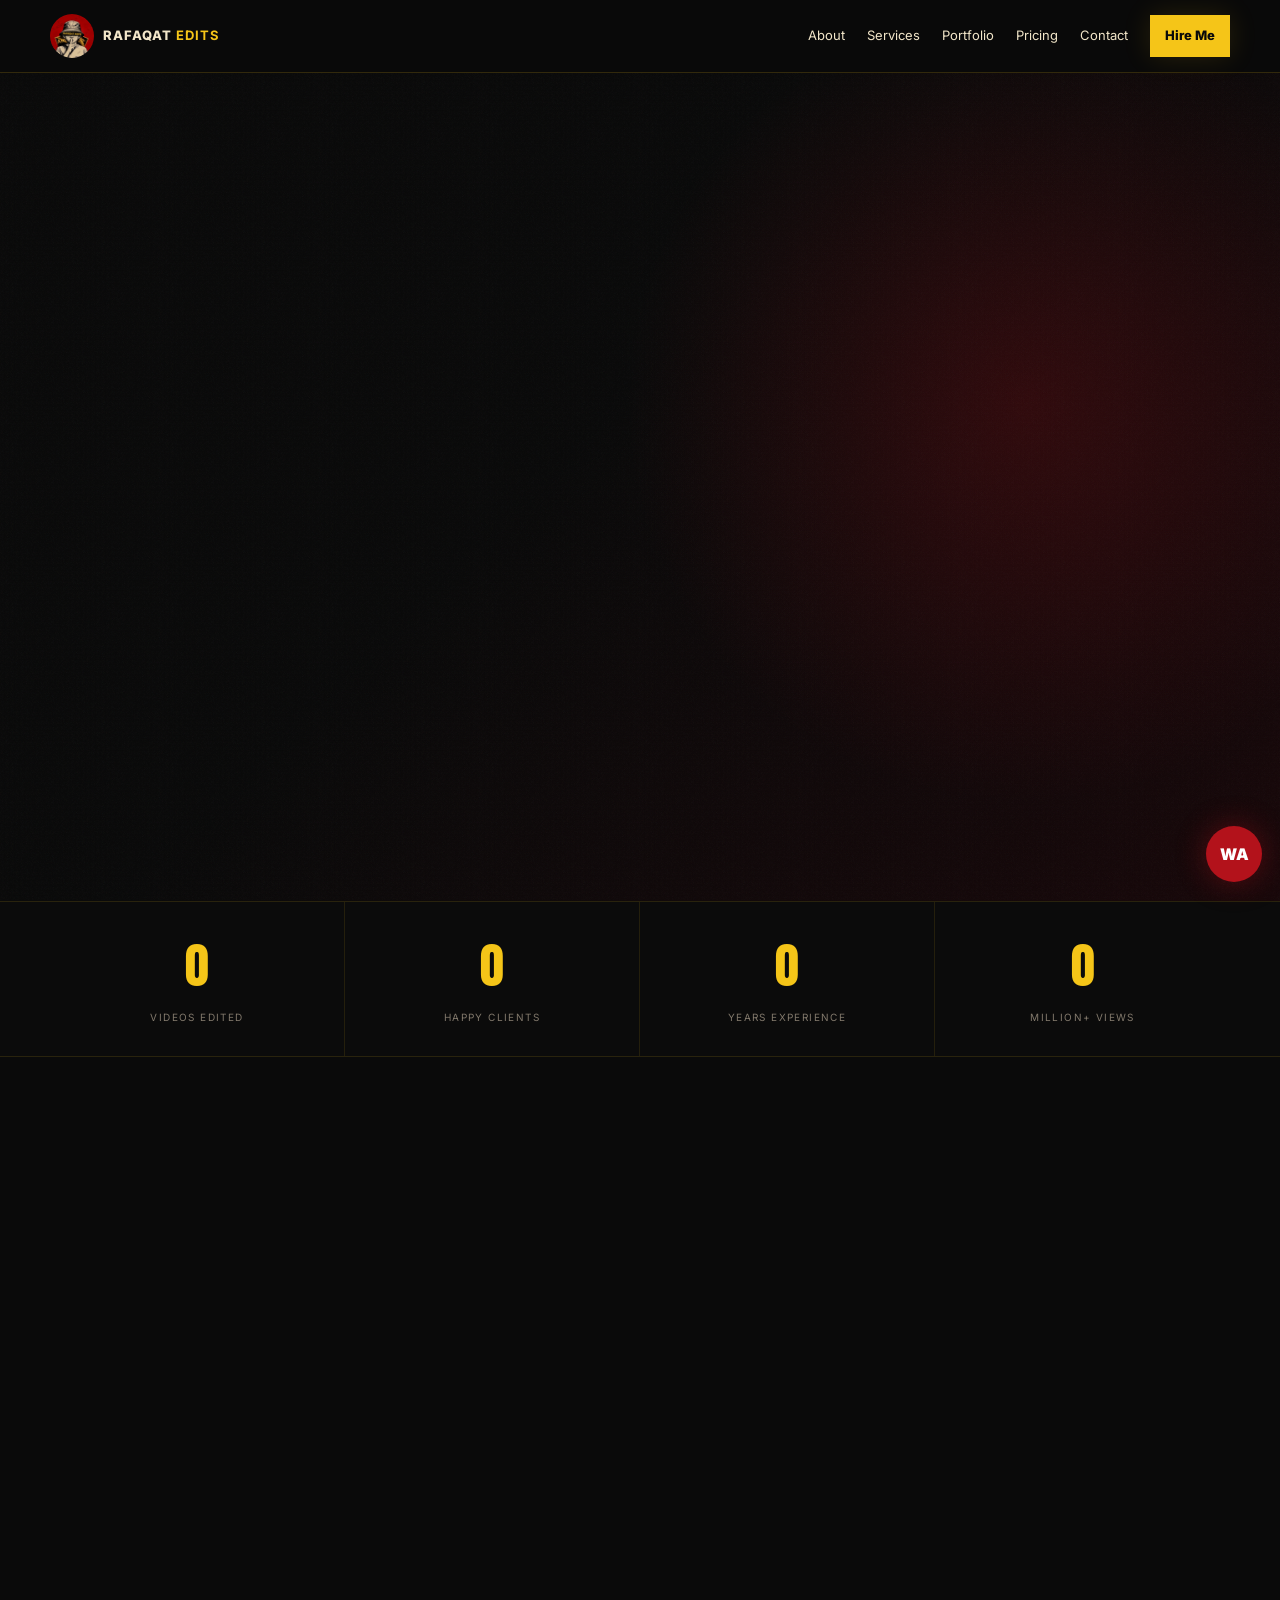
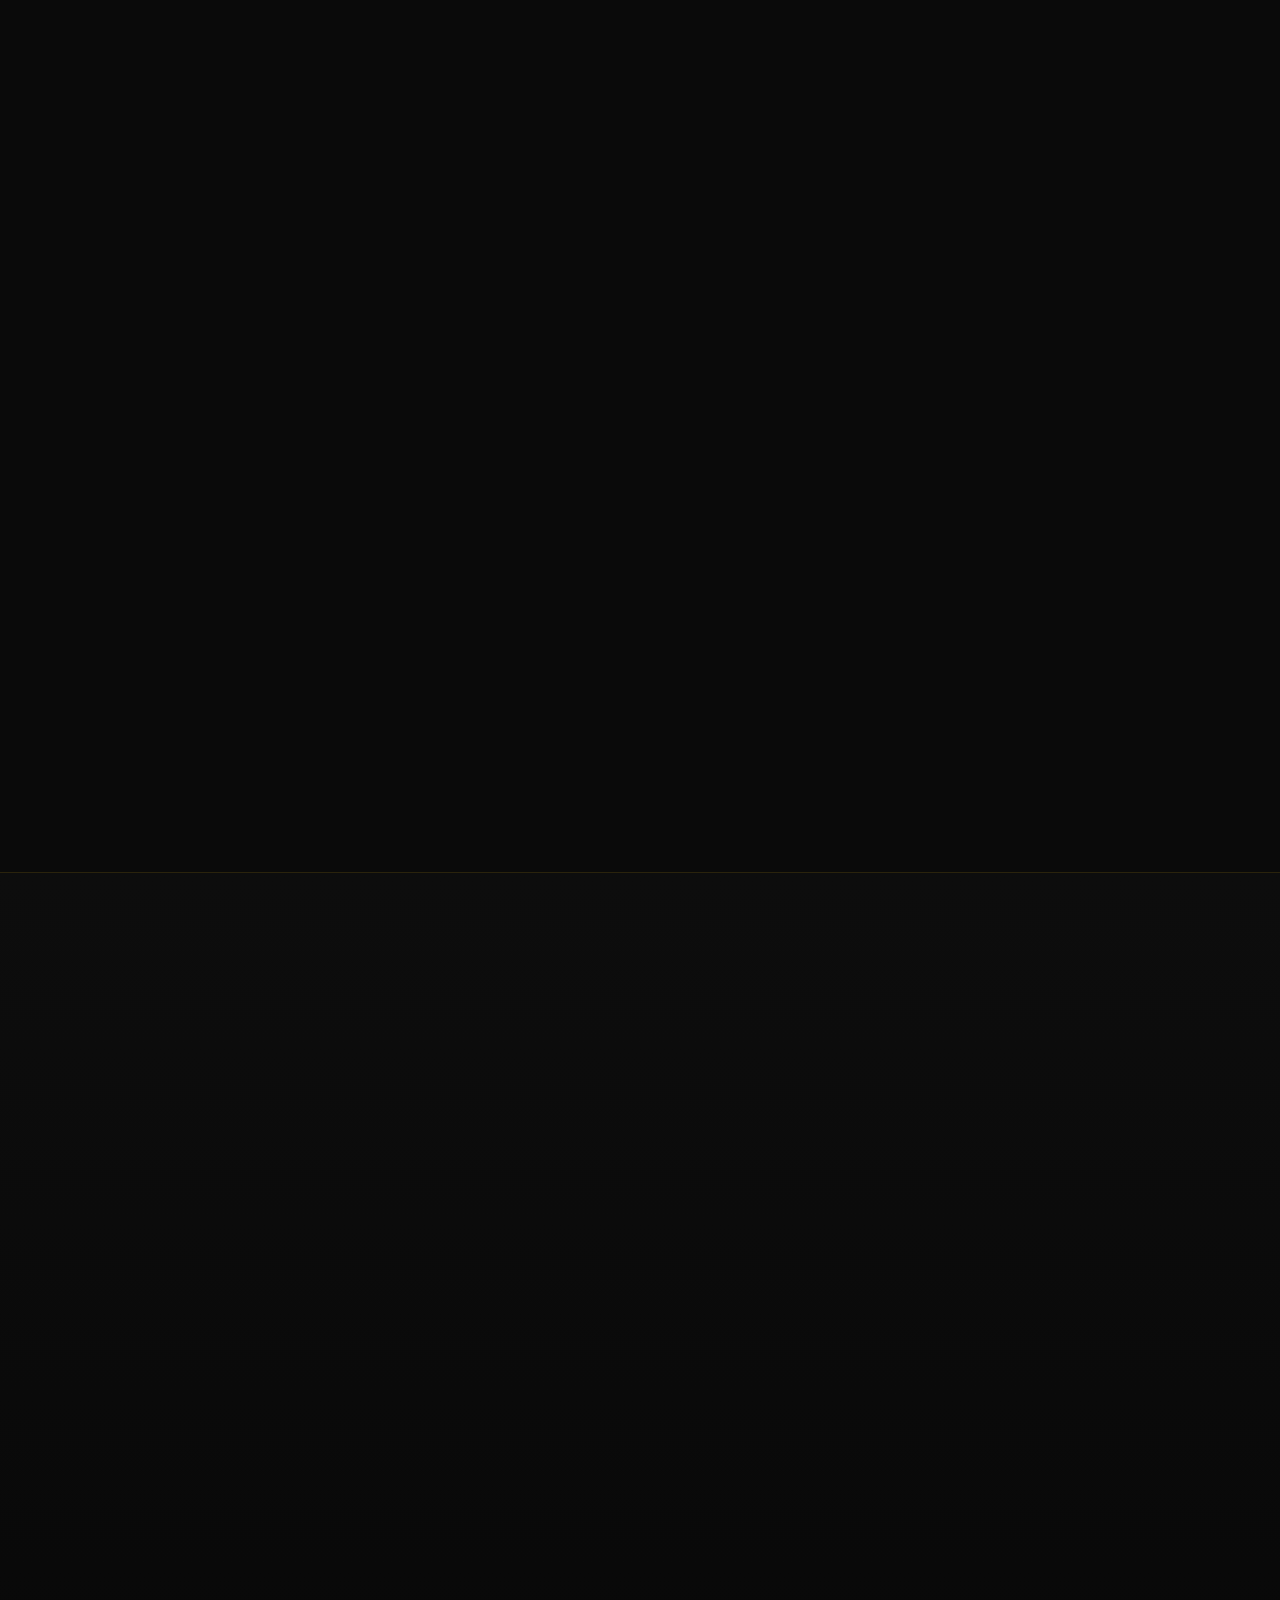
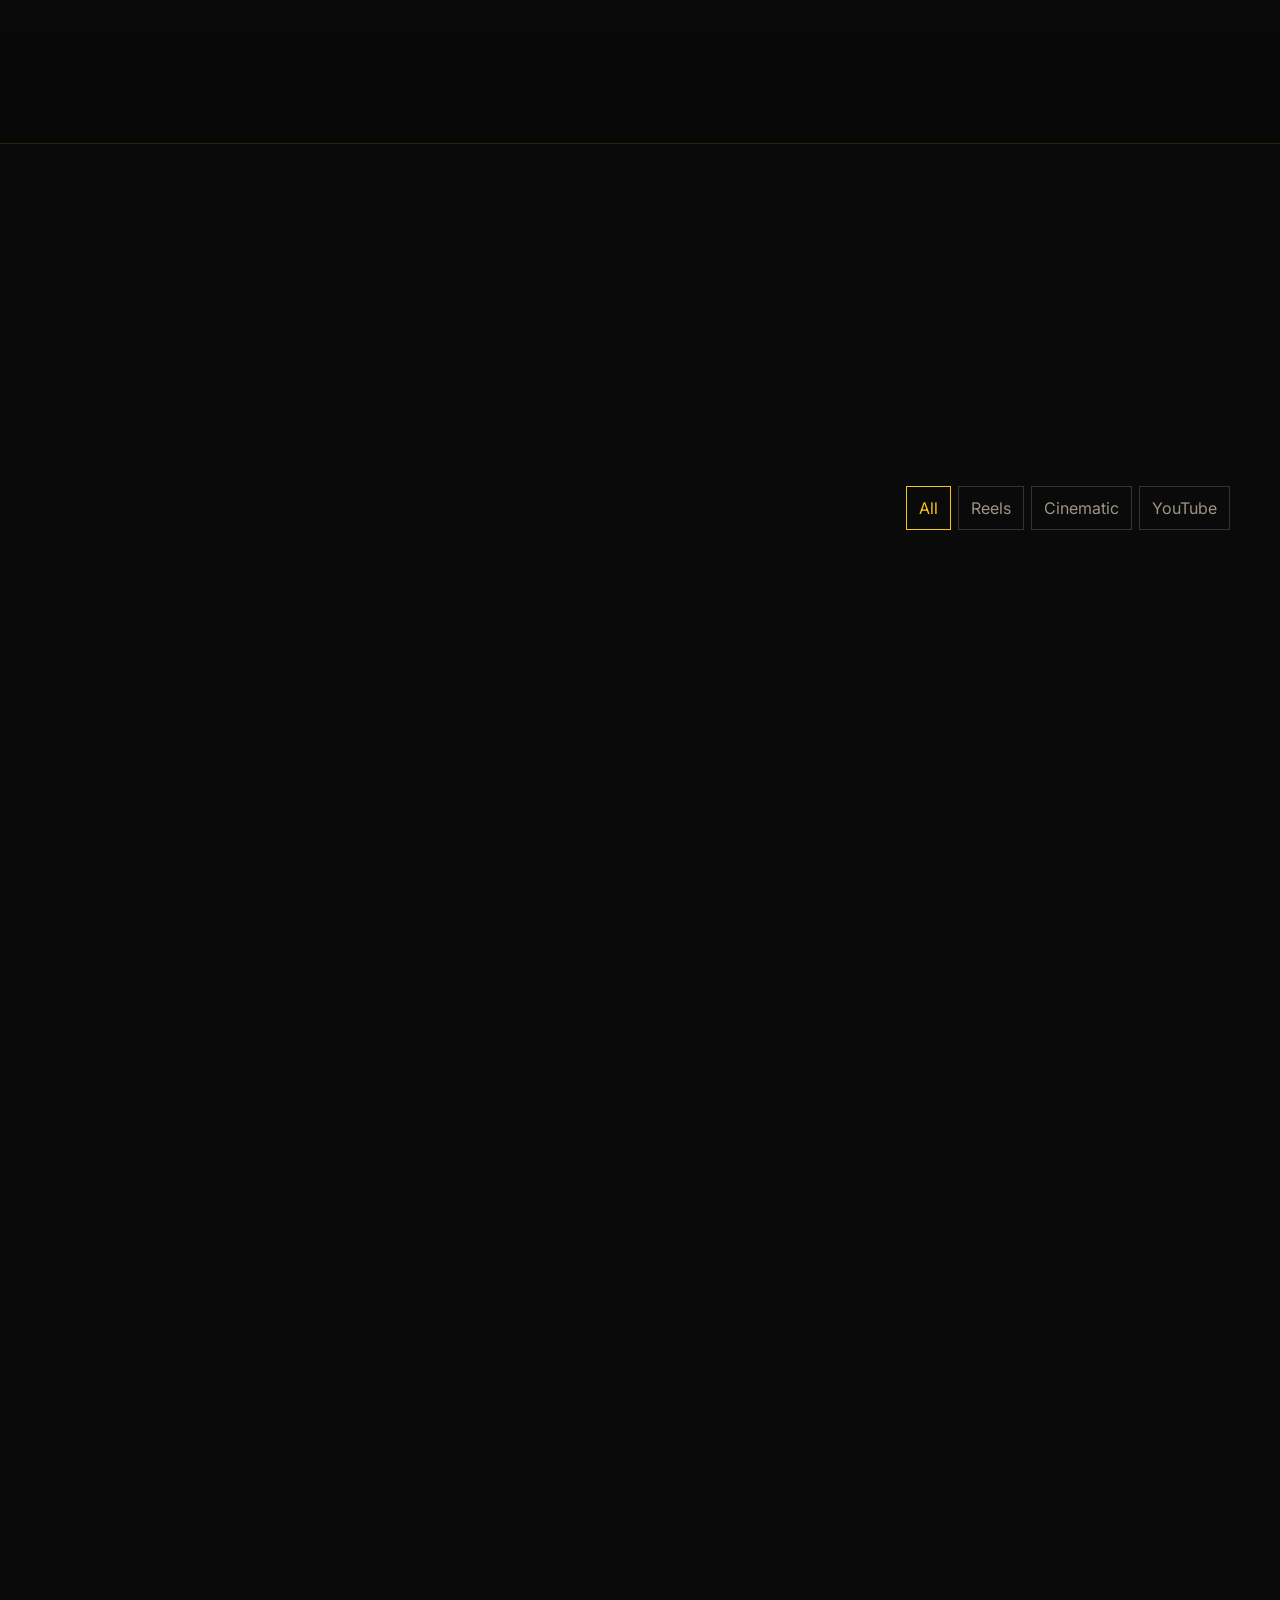
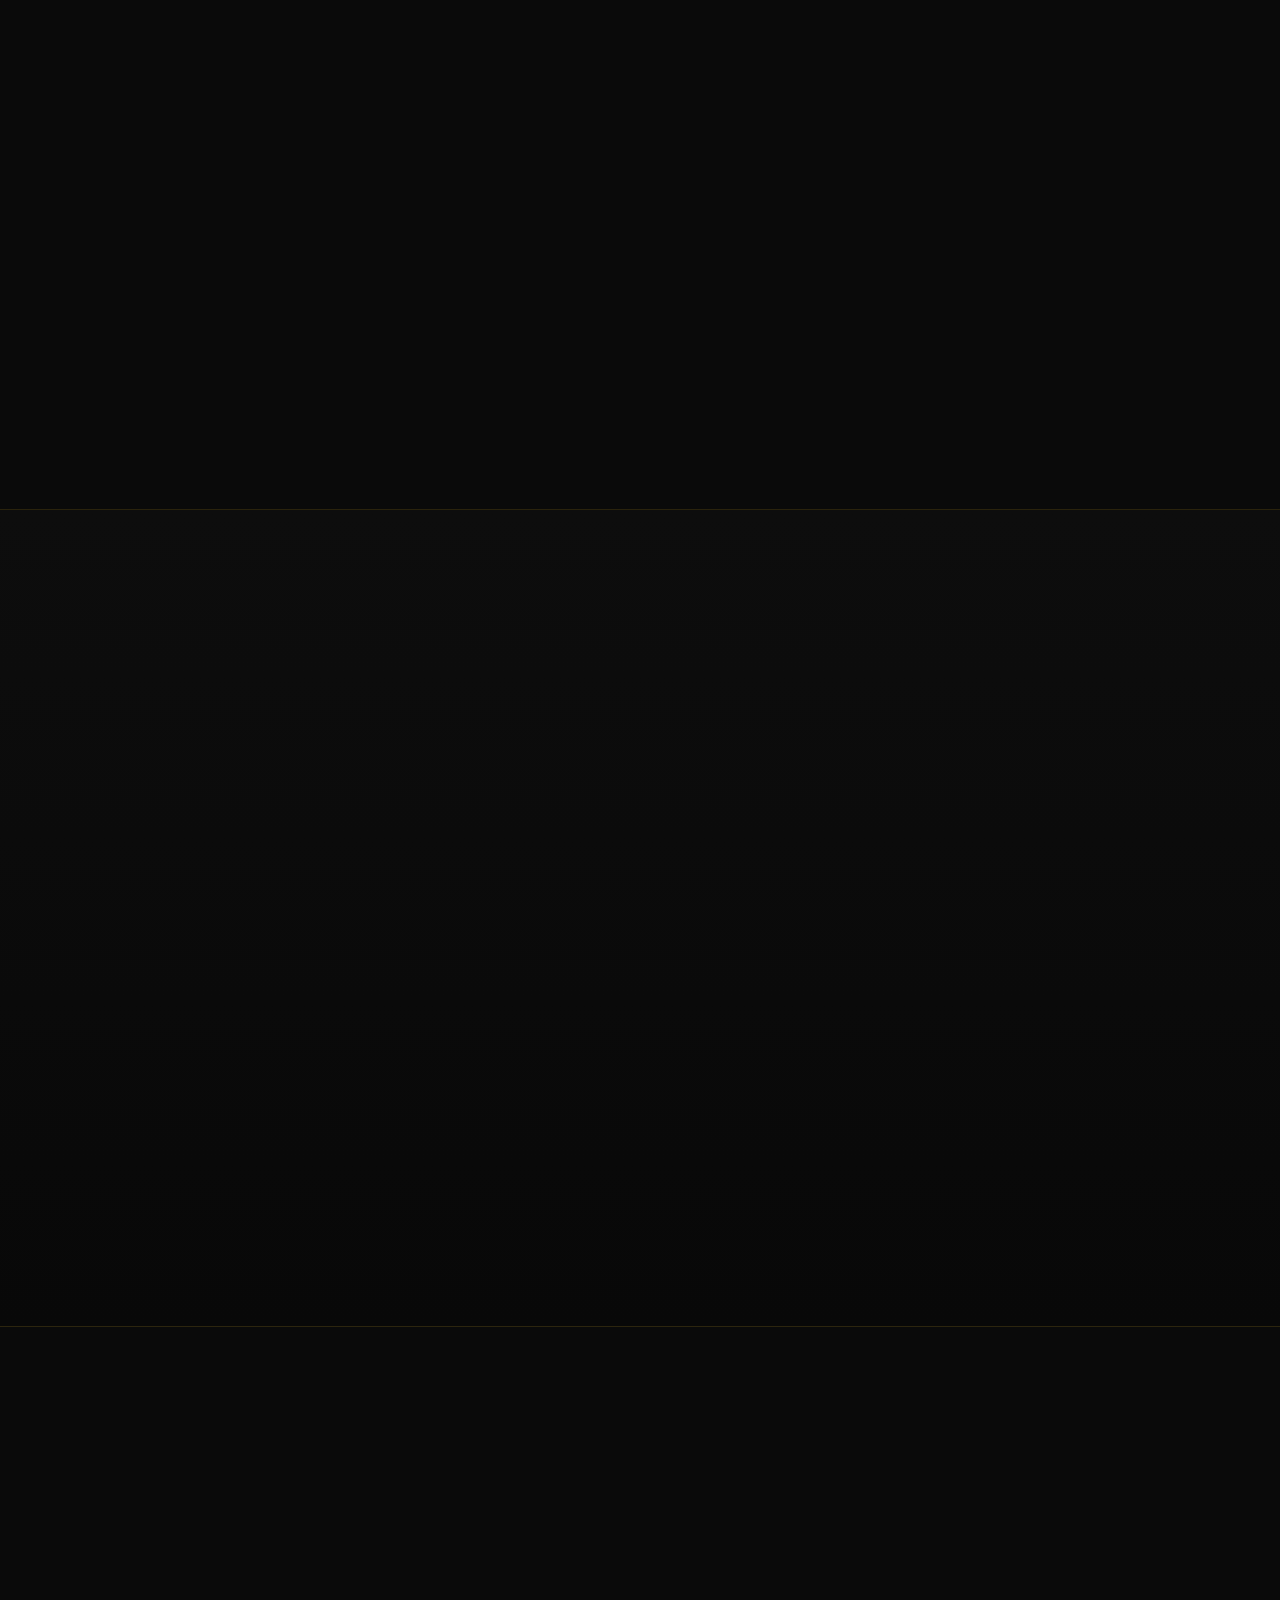
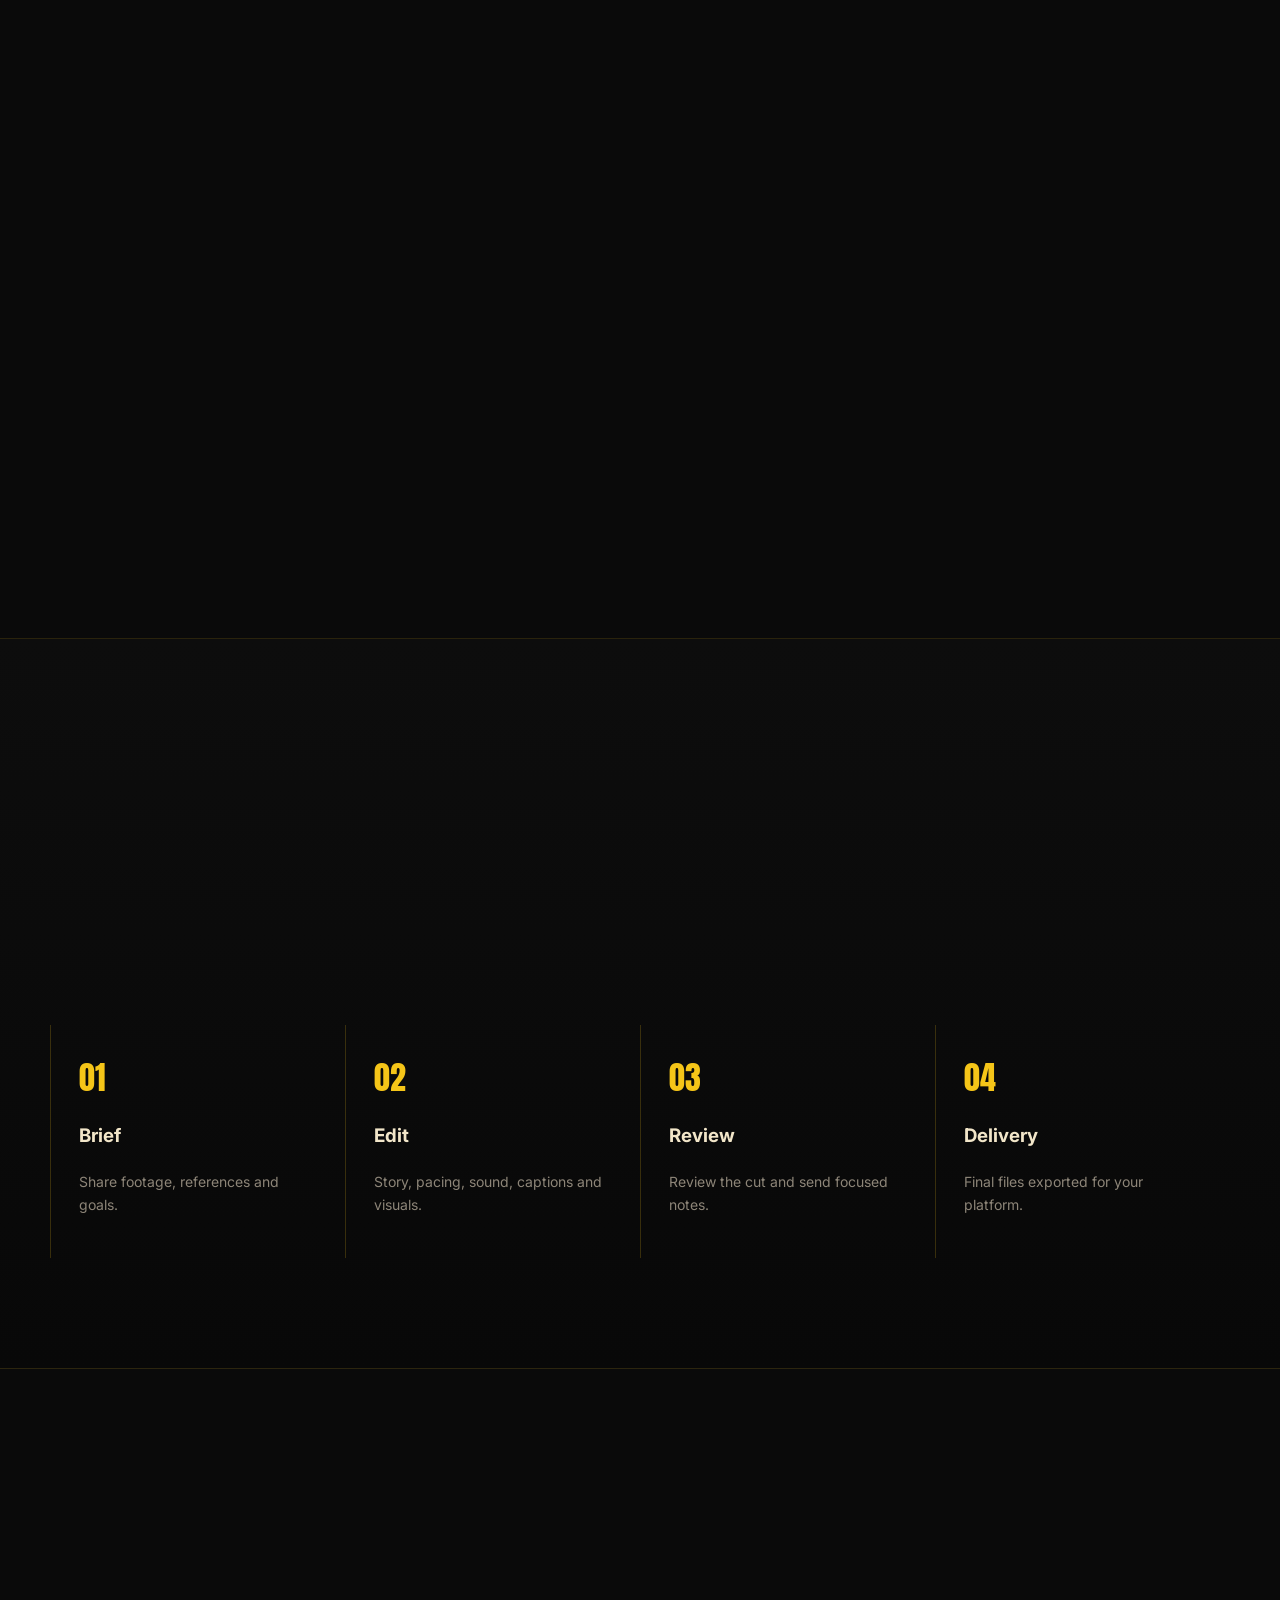
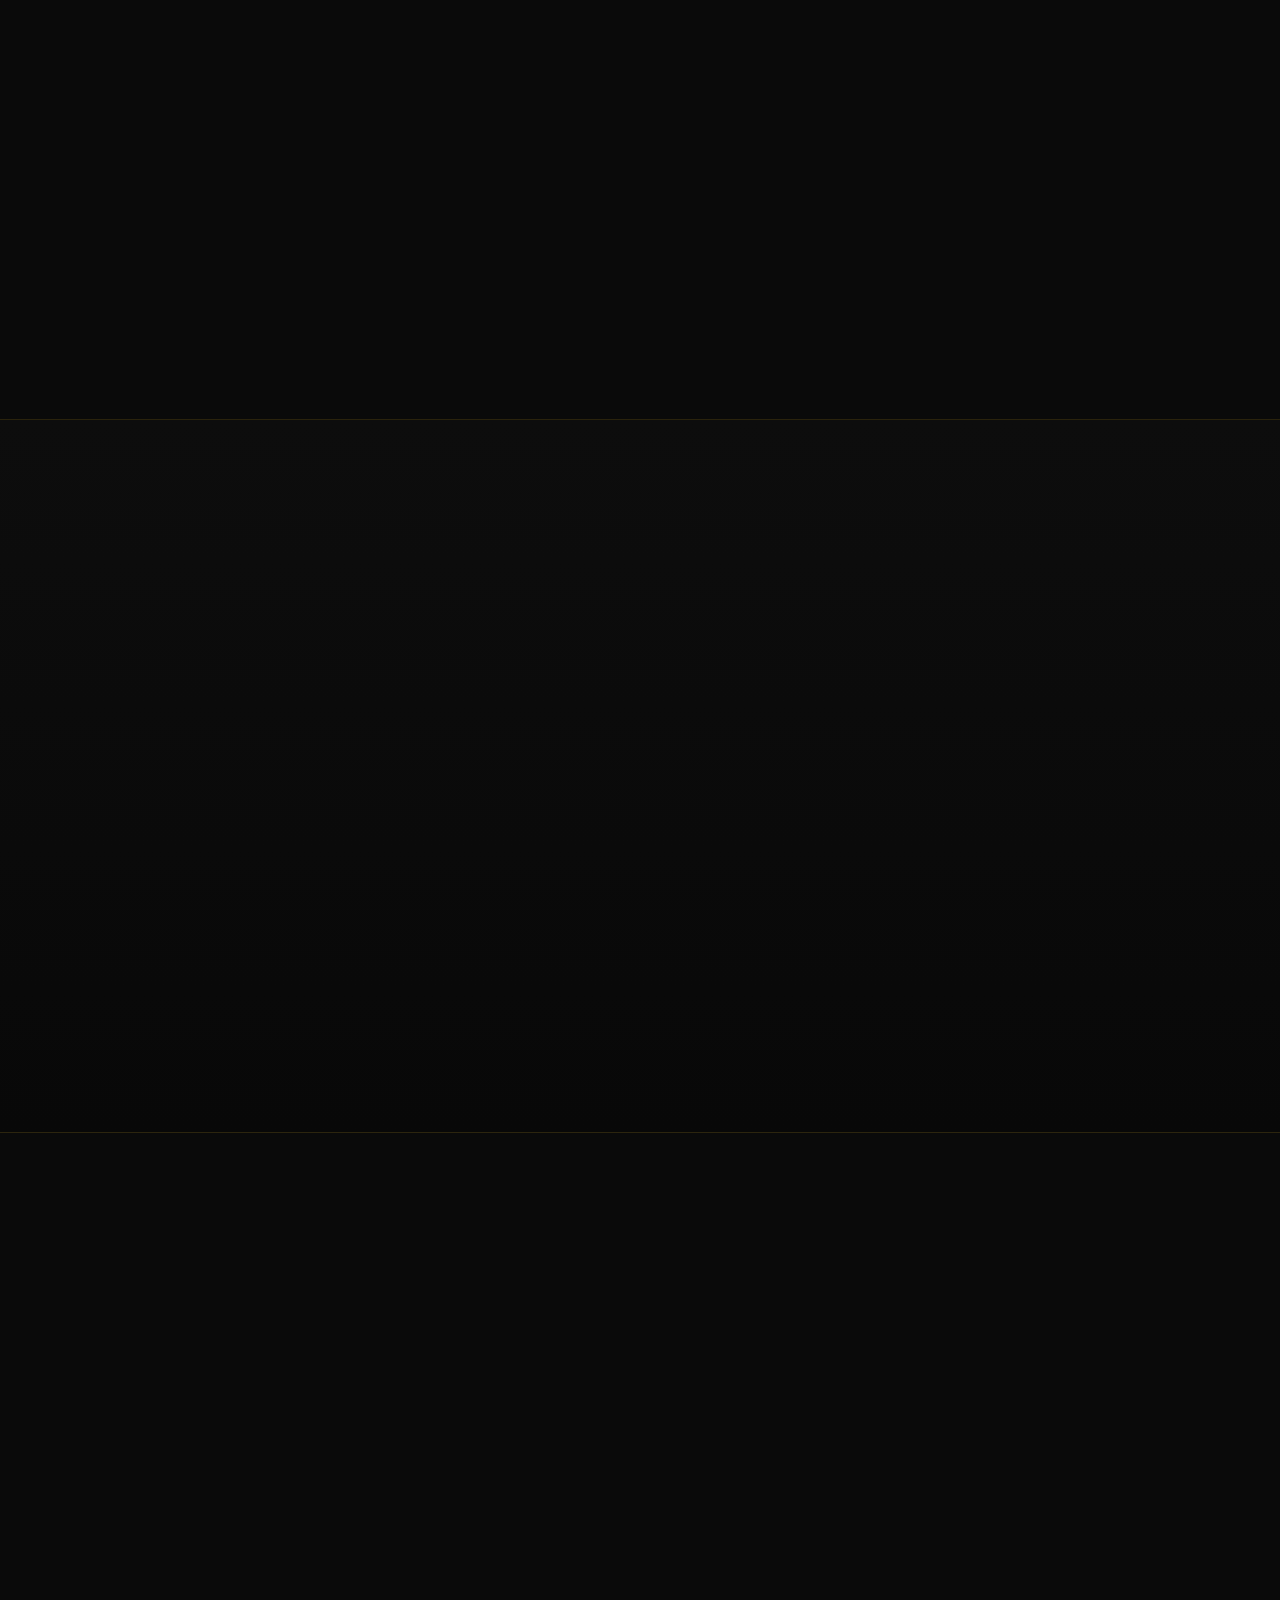
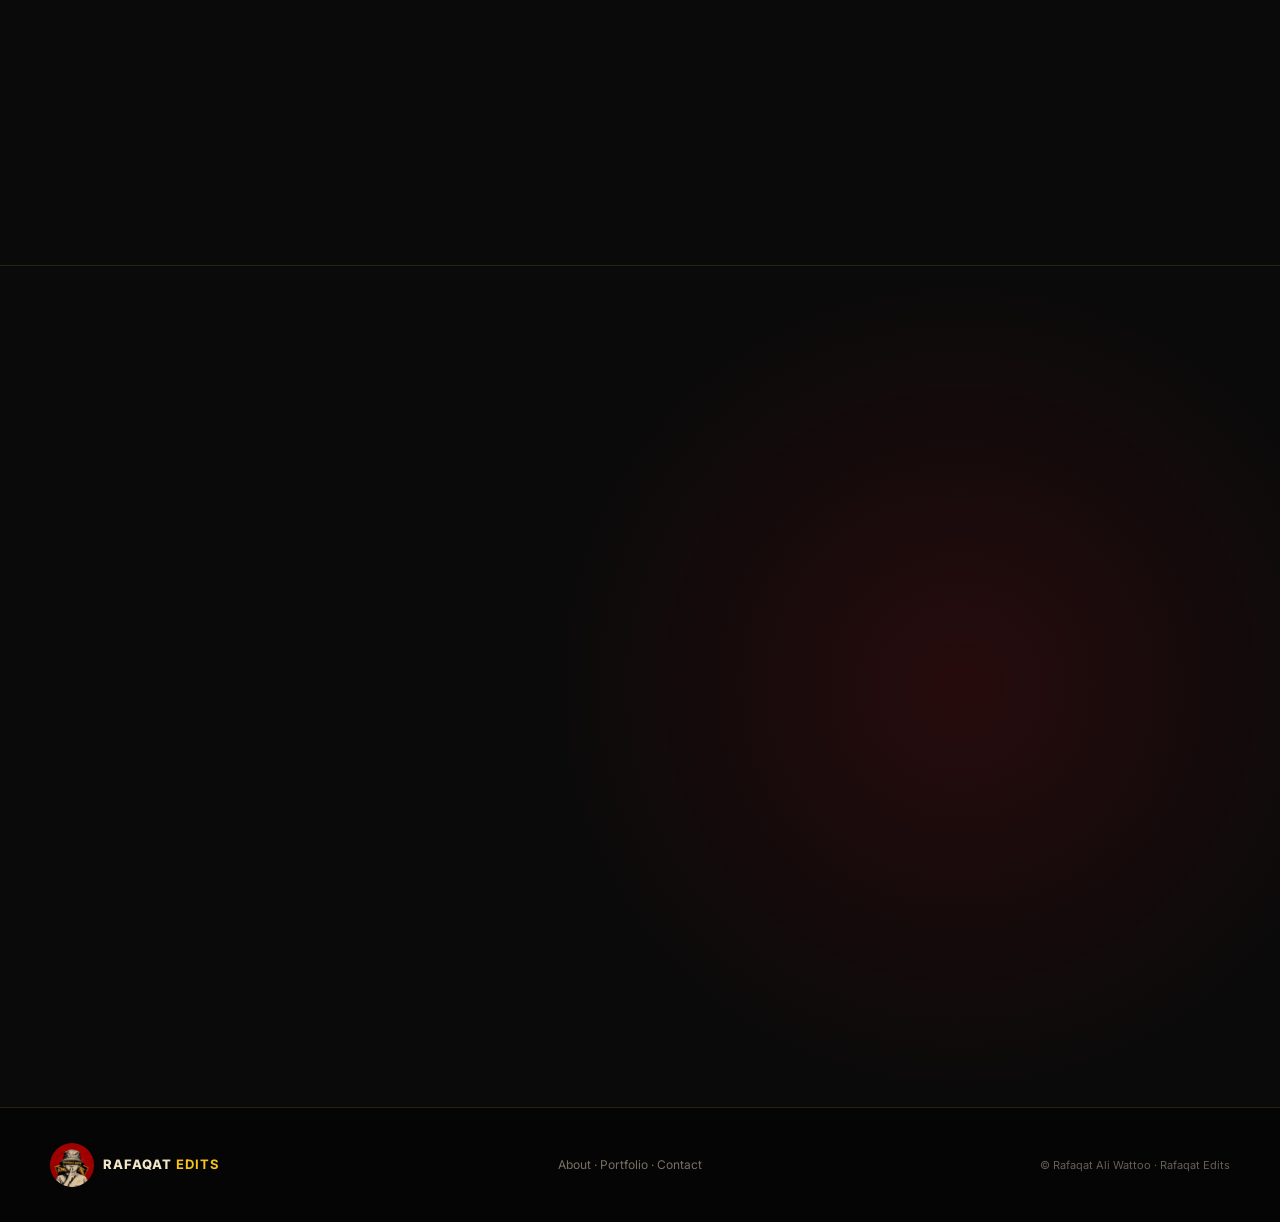
==== index.html @ 2491b168 "Add files via upload" ====
<!doctype html><html lang="en"><head>
<meta charset="utf-8"><meta name="viewport" content="width=device-width,initial-scale=1">
<title>Rafaqat Edits | Video Editor & Social Media Content Creator</title>
<meta name="description" content="Rafaqat Ali Wattoo, known as Rafaqat Edits, is a Pakistan-based video editor creating reels, shorts, cinematic edits and YouTube videos.">
<meta name="keywords" content="Rafaqat Edits,Rafaqat Ali Wattoo,video editor Pakistan,reels editor,cinematic video editor,YouTube editor">
<meta name="robots" content="index, follow"><meta name="author" content="Rafaqat Ali Wattoo">
<link rel="canonical" href="https://rafaqateditsofficial.github.io/rafaqatedits/"><link rel="icon" href="logo.png"><link rel="apple-touch-icon" href="logo.png">
<meta property="og:type" content="website"><meta property="og:title" content="Rafaqat Edits | Video Editor & Social Media Content Creator">
<meta property="og:description" content="Reels, Shorts, Cinematic Edits and YouTube Video Editing by Rafaqat Ali Wattoo.">
<meta property="og:url" content="https://rafaqateditsofficial.github.io/rafaqatedits/"><meta property="og:image" content="https://rafaqateditsofficial.github.io/rafaqatedits/og-image.jpg">
<meta name="twitter:card" content="summary_large_image"><meta name="twitter:title" content="Rafaqat Edits | Video Editor & Social Media Content Creator"><meta name="twitter:image" content="https://rafaqateditsofficial.github.io/rafaqatedits/og-image.jpg">
<meta name="theme-color" content="#0a0a0a">
<link rel="preconnect" href="https://fonts.googleapis.com"><link rel="preconnect" href="https://fonts.gstatic.com" crossorigin>
<link href="https://fonts.googleapis.com/css2?family=Anton&family=Inter:wght@400;500;600;700;800&display=swap" rel="stylesheet"><link rel="stylesheet" href="style.css">
</head><body><a class="skip" href="#main">Skip to content</a><div class="grain"></div>
<nav><div class="container navin"><a class="brand" href="#top"><img src="logo.png" alt="Rafaqat Edits logo"><span>RAFAQAT <b>EDITS</b></span></a><button class="menu" aria-expanded="false" aria-controls="links">☰</button>
<div id="links" class="links"><a href="#about">About</a><a href="#services">Services</a><a href="#portfolio">Portfolio</a><a href="#pricing">Pricing</a><a href="#contact">Contact</a><a class="btn gold small" href="https://wa.me/923106210016?text=Hi%20Rafaqat%20Edits%2C%20I%27d%20like%20to%20discuss%20a%20video%20editing%20project." target="_blank" rel="noopener">Hire Me</a></div></div></nav>
<main id="main">
<header id="top" class="hero"><div class="container heroin"><div class="copy reveal"><div class="eyebrow"><i></i> REC 01:24:08 · PAKISTAN</div><h1>RAFAQAT <em>EDITS</em></h1><p class="tag">Video Editor <b>•</b> Reels <b>•</b> Cinematic Edits</p><p class="intro">I turn raw footage into sharp, cinematic stories built for attention, retention and social media.</p><div class="actions"><a class="btn gold" href="#contact">Work With Me ↗</a><a class="btn ghost" href="#portfolio">View Portfolio ↓</a></div><small class="scroll">— Scroll to explore</small></div>
<div class="heroart reveal"><div class="orbit"></div><img src="logo.png" alt="RAFAQAT EDITS official circular logo"><span class="tc">00:00:24:18</span><span class="play"></span></div></div></header>
<section class="stats"><div class="container statin"><div><b data-n="120">0</b><span>Videos Edited</span></div><div><b data-n="35">0</b><span>Happy Clients</span></div><div><b data-n="3">0</b><span>Years Experience</span></div><div><b data-n="2">0</b><span>Million+ Views</span></div></div></section>
<section id="about" class="section"><div class="container grid"><div class="heading reveal"><small>01 / ABOUT</small><h2>Stories, cut<br><em>with intent.</em></h2></div><div class="prose reveal"><p class="lead">Rafaqat Ali Wattoo, known online as <strong>Rafaqat Edits</strong>, is a Pakistan-based video editor focused on short-form content, cinematic storytelling and YouTube editing.</p><p>Strong pacing, clean captions, controlled color and sound that supports the story—from the first cut to the final export.</p><div class="chips"><span>Premiere Pro</span><span>After Effects</span><span>CapCut</span><span>DaVinci Resolve</span></div></div><figure class="profile reveal"><img src="rafaqat-profile.jpg" alt="Rafaqat Ali Wattoo, video editor" loading="lazy"><figcaption><b>RAFAQAT ALI WATTOO</b><small>VIDEO EDITOR · CREATOR</small></figcaption></figure></div></section>
<section id="services" class="section dark"><div class="container"><div class="heading reveal"><small>02 / SERVICES</small><h2>Built for the <em>feed.</em></h2></div><div class="cards">
<article class="card reveal"><i>01</i><h3>Reels / Shorts</h3><p>Hooks, captions, pacing and social-first vertical edits.</p></article><article class="card reveal"><i>02</i><h3>Cinematic Edits</h3><p>Story-led cuts, sound design, transitions and color.</p></article><article class="card reveal"><i>03</i><h3>YouTube Videos</h3><p>Retention-focused long-form editing and clean structure.</p></article><article class="card reveal"><i>04</i><h3>Color Grading</h3><p>Consistent looks that make footage feel premium.</p></article><article class="card reveal"><i>05</i><h3>Captions / Subtitles</h3><p>Readable, branded captions timed to voice and beat.</p></article><article class="card reveal"><i>06</i><h3>Thumbnail Design</h3><p>Bold visual direction for content and brand.</p></article></div></div></section>
<section id="portfolio" class="section"><div class="container"><div class="porttop"><div class="heading reveal"><small>03 / SELECTED WORK</small><h2>Six cuts.<br><em>Zero filler.</em></h2></div><div class="filters"><button class="active" data-f="all">All</button><button data-f="reels">Reels</button><button data-f="cinematic">Cinematic</button><button data-f="youtube">YouTube</button></div></div><div class="works">
<!-- PLACEHOLDER: Replace each media-placeholder with your real video/embed URL. -->
<article class="work reveal" data-c="reels"><div class="media"><span>REEL 01</span><b>Add video link</b></div><small>REELS</small><h3>Hook → Hold → Replay</h3><p>Type: Short-form · Goal: retention · Result: <b>PLACEHOLDER</b></p></article>
<article class="work reveal" data-c="cinematic"><div class="media"><span>FILM 02</span><b>Add video link</b></div><small>CINEMATIC</small><h3>Story in Motion</h3><p>Type: Cinematic · Goal: mood · Result: <b>PLACEHOLDER</b></p></article>
<article class="work reveal" data-c="youtube"><div class="media"><span>YT 03</span><b>Add video link</b></div><small>YOUTUBE</small><h3>Long-form Rhythm</h3><p>Type: YouTube · Goal: retention · Result: <b>PLACEHOLDER</b></p></article>
<article class="work reveal" data-c="reels"><div class="media"><span>REEL 04</span><b>Add video link</b></div><small>REELS</small><h3>Beat Cut</h3><p>Type: Short-form · Goal: impact · Result: <b>PLACEHOLDER</b></p></article>
<article class="work reveal" data-c="cinematic"><div class="media"><span>FILM 05</span><b>Add video link</b></div><small>CINEMATIC</small><h3>Color & Atmosphere</h3><p>Type: Cinematic · Goal: emotion · Result: <b>PLACEHOLDER</b></p></article>
<article class="work reveal" data-c="youtube"><div class="media"><span>YT 06</span><b>Add video link</b></div><small>YOUTUBE</small><h3>Clean Storytelling</h3><p>Type: YouTube · Goal: clarity · Result: <b>PLACEHOLDER</b></p></article></div></div></section>
<section class="section dark"><div class="container"><div class="heading reveal"><small>04 / BEFORE & AFTER</small><h2>Raw footage.<br><em>Refined.</em></h2></div><div class="ba reveal"><div><b>RAW</b><span>Replace with raw preview</span></div><i>→</i><div><b>EDITED</b><span>Replace with final preview</span></div></div></div></section>
<section id="pricing" class="section"><div class="container"><div class="heading reveal"><small>05 / PRICING</small><h2>Simple packages.<br><em>Serious work.</em></h2></div><div class="prices">
<!-- PLACEHOLDER: Replace YOUR PRICE with real rates. -->
<article class="price reveal"><small>01 / BASIC</small><h3>Starter</h3><b>Starting from YOUR PRICE</b><ul><li>1 short-form video</li><li>Basic captions</li><li>1 revision</li><li>Standard delivery</li></ul><a href="#contact">Get a quote ↗</a></article>
<article class="price featured reveal"><label>MOST POPULAR</label><small>02 / STANDARD</small><h3>Creator</h3><b>Starting from YOUR PRICE</b><ul><li>3 short-form videos</li><li>Advanced captions & effects</li><li>2 revisions</li><li>Priority delivery</li></ul><a href="#contact">Get a quote ↗</a></article>
<article class="price reveal"><small>03 / PREMIUM</small><h3>Pro</h3><b>Starting from YOUR PRICE</b><ul><li>Long-form YouTube edit</li><li>Cinematic color & sound</li><li>3 revisions</li><li>Priority support</li></ul><a href="#contact">Get a quote ↗</a></article></div></div></section>
<section class="section dark"><div class="container"><div class="heading reveal"><small>06 / PROCESS</small><h2>Four steps.<br><em>One clean flow.</em></h2></div><div class="process"><div><b>01</b><h3>Brief</h3><p>Share footage, references and goals.</p></div><div><b>02</b><h3>Edit</h3><p>Story, pacing, sound, captions and visuals.</p></div><div><b>03</b><h3>Review</h3><p>Review the cut and send focused notes.</p></div><div><b>04</b><h3>Delivery</h3><p>Final files exported for your platform.</p></div></div></div></section>
<section class="section"><div class="container"><div class="heading reveal"><small>07 / TESTIMONIALS</small><h2>Words from<br><em>clients.</em></h2></div><div class="quotes">
<!-- PLACEHOLDER: Replace with real client testimonials. --><blockquote class="reveal">“The pacing and captions made the content feel completely different.”<cite>— Client Name, Creator</cite></blockquote><blockquote class="reveal">“Clean communication, strong edits and a polished final delivery.”<cite>— Client Name, Brand</cite></blockquote><blockquote class="reveal">“The cinematic look gave the project the identity we wanted.”<cite>— Client Name, Creator</cite></blockquote></div></div></section>
<section class="section dark" id="faq"><div class="container faq"><div class="heading reveal"><small>08 / FAQ</small><h2>Before we<br><em>roll camera.</em></h2></div><div class="reveal"><details><summary>What is the turnaround time?</summary><p>It depends on duration, complexity and queue. Ask for a project-specific estimate.</p></details><details><summary>How many revisions are included?</summary><p>Revisions depend on the selected package and are agreed before work begins.</p></details><details><summary>How does payment work?</summary><p><!-- PLACEHOLDER: Add your exact payment method and terms. --> Payment terms are agreed before work starts.</p></details><details><summary>Which file formats do you deliver?</summary><p>Typical social exports are MP4/H.264. <!-- PLACEHOLDER: Add other formats if offered. --></p></details><details><summary>How much do you charge?</summary><p>Rates depend on footage, style, duration and deadline. WhatsApp for a tailored quote.</p></details></div></div></section>
<section class="section"><div class="container"><div class="heading reveal"><small>09 / FIND ME EVERYWHERE</small><h2>One editor.<br><em>Every platform.</em></h2></div><div class="socials">
<a class="social reveal" href="https://www.youtube.com/@rafaqateditsofficial" target="_blank" rel="noopener"><b>YouTube</b><span>@rafaqateditsofficial ↗</span></a><a class="social reveal" href="https://www.instagram.com/rafaqateditsofficial/" target="_blank" rel="noopener"><b>Instagram</b><span>@rafaqateditsofficial ↗</span></a><a class="social reveal" href="https://www.tiktok.com/@rafaqateditsofficial" target="_blank" rel="noopener"><b>TikTok</b><span>@rafaqateditsofficial ↗</span></a><a class="social reveal" href="https://www.facebook.com/share/1JtcE6HSWx/" target="_blank" rel="noopener"><b>Facebook</b><span>Rafaqat Edits ↗</span></a><a class="social reveal" href="https://x.com/rafaqatedits" target="_blank" rel="noopener"><b>X</b><span>@rafaqatedits ↗</span></a><a class="social reveal" href="https://www.pinterest.com/rafaqatalilifek12/" target="_blank" rel="noopener"><b>Pinterest</b><span>@rafaqatalilifek12 ↗</span></a><a class="social wide reveal" href="https://wa.me/923106210016?text=Hi%20Rafaqat%20Edits%2C%20I%27d%20like%20to%20discuss%20a%20video%20editing%20project." target="_blank" rel="noopener"><b>WhatsApp</b><span>+92 310 6210016 ↗</span></a></div></div></section>
<section id="contact" class="section contact"><div class="container contactgrid"><div class="heading reveal"><small>10 / CONTACT</small><h2>Have footage?<br><em>Let's cut it.</em></h2><p>For the fastest response, message me on WhatsApp.</p></div><div class="panel reveal"><a class="btn gold widebtn" href="https://wa.me/923106210016?text=Hi%20Rafaqat%20Edits%2C%20I%27d%20like%20to%20discuss%20a%20video%20editing%20project." target="_blank" rel="noopener">Chat on WhatsApp ↗</a>
<!-- PLACEHOLDER: Replace [MY EMAIL] with your real email. --><a class="clink" href="mailto:[MY EMAIL]">Email: [MY EMAIL]</a><a class="clink" href="https://www.instagram.com/rafaqateditsofficial/" target="_blank" rel="noopener">Instagram DM ↗</a>
<!-- PLACEHOLDER: Replace YOUR_FORM_ID with your Formspree form ID. --><form action="https://formspree.io/f/YOUR_FORM_ID" method="POST"><label>Name<input name="name" autocomplete="name" required></label><label>Email<input type="email" name="email" autocomplete="email" required></label><label>Project details<textarea name="message" rows="5" required></textarea></label><button class="btn ghost" type="submit">Send enquiry ↗</button></form></div></div></section>
</main><footer><div class="container foot"><a class="brand" href="#top"><img src="logo.png" alt=""><span>RAFAQAT <b>EDITS</b></span></a><div><a href="#about">About</a> · <a href="#portfolio">Portfolio</a> · <a href="#contact">Contact</a></div><p>© <span id="year"></span> Rafaqat Ali Wattoo · Rafaqat Edits</p></div></footer>
<a class="wa" href="https://wa.me/923106210016?text=Hi%20Rafaqat%20Edits%2C%20I%27d%20like%20to%20discuss%20a%20video%20editing%20project." target="_blank" rel="noopener" aria-label="WhatsApp">WA</a>
<script src="script.js" defer></script>
<script type="application/ld+json">{"@context":"https://schema.org","@graph":[{"@type":"Person","name":"Rafaqat Ali Wattoo","alternateName":"Rafaqat Edits","jobTitle":"Video Editor","url":"https://rafaqateditsofficial.github.io/rafaqatedits/","image":"https://rafaqateditsofficial.github.io/rafaqatedits/rafaqat-profile.jpg","sameAs":["https://www.youtube.com/@rafaqateditsofficial","https://www.instagram.com/rafaqateditsofficial/","https://www.tiktok.com/@rafaqateditsofficial","https://www.facebook.com/share/1JtcE6HSWx/","https://x.com/rafaqatedits","https://www.pinterest.com/rafaqatalilifek12/"]},{"@type":"ProfessionalService","name":"Rafaqat Edits","url":"https://rafaqateditsofficial.github.io/rafaqatedits/","telephone":"+923106210016","areaServed":"Pakistan","description":"Video editing services for reels, shorts, cinematic edits and YouTube videos.","sameAs":["https://www.youtube.com/@rafaqateditsofficial","https://www.instagram.com/rafaqateditsofficial/","https://www.tiktok.com/@rafaqateditsofficial","https://www.facebook.com/share/1JtcE6HSWx/","https://x.com/rafaqatedits","https://www.pinterest.com/rafaqatalilifek12/"]}]}</script>
</body></html>
---- style.css ----
*{box-sizing:border-box}html{scroll-behavior:smooth}body{margin:0;background:#0a0a0a;color:#f2e6c9;font:16px/1.65 Inter,system-ui,sans-serif;overflow-x:hidden}a{color:inherit;text-decoration:none}button,input,textarea{font:inherit}.container{width:min(1180px,calc(100% - 36px));margin:auto}.skip{position:fixed;top:-50px;left:10px;z-index:99;background:#f5c518;color:#000;padding:8px}.skip:focus{top:10px}.grain{position:fixed;inset:0;z-index:20;pointer-events:none;opacity:.04;background-image:url("data:image/svg+xml,%3Csvg xmlns='http://www.w3.org/2000/svg' width='160' height='160'%3E%3Cfilter id='n'%3E%3CfeTurbulence baseFrequency='.8' numOctaves='4' stitchTiles='stitch'/%3E%3C/filter%3E%3Crect width='100%25' height='100%25' filter='url(%23n)'/%3E%3C/svg%3E")}nav{position:sticky;top:0;z-index:50;background:#0a0a0add;backdrop-filter:blur(14px);border-bottom:1px solid #f5c5182b}.navin{min-height:72px;display:flex;align-items:center;justify-content:space-between}.brand{display:flex;align-items:center;gap:9px;font-weight:800;font-size:13px;letter-spacing:.08em}.brand img{width:44px;height:44px;border-radius:50%;object-fit:cover}.brand b,h2 em{color:#f5c518}.links{display:flex;gap:22px;align-items:center;font-size:13px}.links>a:not(.btn):hover{color:#f5c518}.menu{display:none;background:none;border:0;color:#f2e6c9;font-size:28px}.btn{display:inline-flex;align-items:center;justify-content:center;gap:8px;padding:13px 21px;border:1px solid #f5c518;font-weight:800;transition:.25s}.gold{background:#f5c518;color:#0a0a0a;box-shadow:0 0 28px #f5c51822}.gold:hover{transform:translateY(-3px);box-shadow:0 0 38px #f5c51855}.ghost{background:#0004;color:#f2e6c9}.ghost:hover{background:#b3121b;border-color:#b3121b}.small{padding:9px 14px}.hero{min-height:calc(100vh - 72px);display:grid;align-items:center;background:radial-gradient(circle at 80% 40%,#b3121b35,transparent 35%),linear-gradient(135deg,#0a0a0a 45%,#18080a)}.heroin{display:grid;grid-template-columns:1.05fr .95fr;gap:50px;align-items:center}.eyebrow,.heading small{color:#f5c518;letter-spacing:.2em;font-size:11px;font-weight:800}.eyebrow i{display:inline-block;width:8px;height:8px;background:#b3121b;border-radius:50%;box-shadow:0 0 12px #b3121b}.hero h1,h2{font:400 clamp(58px,9vw,130px)/.94 Anton,Impact,sans-serif;letter-spacing:.02em;text-transform:uppercase;margin:20px 0}.hero h1 em{color:#f5c518;font-style:normal}.tag{font-size:clamp(18px,2.5vw,28px);font-weight:800}.tag b{color:#b3121b}.intro{max-width:600px;color:#b9ad98;font-size:17px}.actions{display:flex;gap:12px;flex-wrap:wrap;margin:28px 0}.scroll{color:#7f776c;letter-spacing:.1em;text-transform:uppercase}.heroart{min-height:560px;display:grid;place-items:center;position:relative}.heroart>img{width:min(520px,82vw);aspect-ratio:1;border-radius:50%;object-fit:cover;box-shadow:0 0 0 1px #f5c51845,0 0 90px #b3121b66}.orbit{position:absolute;width:90%;aspect-ratio:1;border:1px solid #f5c51838;border-radius:50%;transform:rotate(-20deg)}.tc{position:absolute;right:2%;bottom:13%;font:700 12px monospace;color:#f5c518}.play{position:absolute;left:0;right:0;bottom:10%;height:1px;background:linear-gradient(90deg,transparent,#f5c518,transparent)}.play:after{content:"";position:absolute;left:22%;top:-4px;width:9px;height:9px;border-radius:50%;background:#f5c518}.stats{border-block:1px solid #f5c51820;background:#0b0b0b}.statin{display:grid;grid-template-columns:repeat(4,1fr)}.statin div{text-align:center;padding:28px;border-right:1px solid #f5c5181c}.statin div:last-child{border:0}.statin b{display:block;font:48px Anton;color:#f5c518}.statin span{font-size:10px;letter-spacing:.14em;color:#82796c;text-transform:uppercase}.section{padding:110px 0;border-bottom:1px solid #f5c51822}.dark{background:linear-gradient(#0d0d0d,#080808)}.grid{display:grid;grid-template-columns:.8fr 1.2fr;gap:45px}.heading h2{margin:8px 0 25px}.heading h2 em{font-style:normal}.prose{color:#b9ad98;font-size:17px}.lead{font-size:22px;color:#f2e6c9;line-height:1.5}.prose strong{color:#f5c518}.chips{display:flex;flex-wrap:wrap;gap:8px;margin-top:25px}.chips span{border:1px solid #f5c51844;padding:7px 11px;font-size:12px}.profile{grid-column:2;position:relative;margin:0}.profile img{width:100%;max-height:650px;object-fit:cover;filter:contrast(1.08) saturate(.8)}.profile figcaption{position:absolute;left:18px;bottom:18px;background:#0a0add;padding:10px 14px;border-left:3px solid #f5c518}.profile figcaption b,.profile figcaption small{display:block}.profile figcaption small{color:#a59a88}.cards,.works,.prices,.quotes,.socials{display:grid;grid-template-columns:repeat(3,1fr);gap:16px}.card{padding:28px;border:1px solid #f5c51824;background:linear-gradient(145deg,#19120d,#0b0b0b);min-height:210px;transition:.3s}.card:hover,.social:hover,.price:hover{transform:translateY(-5px);border-color:#f5c518;box-shadow:0 18px 50px #0008}.card i{font:28px Anton;color:#b3121b}.card h3{font-size:20px}.card p,.work p,.price li{color:#948b7d;font-size:14px}.porttop{display:flex;justify-content:space-between;align-items:end;gap:25px;margin-bottom:35px}.filters{display:flex;gap:7px;flex-wrap:wrap}.filters button{background:transparent;border:1px solid #3b3328;color:#9e9484;padding:8px 12px;cursor:pointer}.filters button.active,.filters button:hover{color:#f5c518;border-color:#f5c518}.work{transition:.3s}.work.hide{display:none}.media{aspect-ratio:9/14;background:linear-gradient(145deg,#24100f,#080808);border:1px solid #f5c51822;display:grid;place-items:center;align-content:center;color:#8f8678;gap:9px;text-align:center}.media span{font:26px Anton;color:#b3121b}.work>small{color:#f5c518;letter-spacing:.16em;font-size:10px}.work h3{margin:5px 0}.ba{display:grid;grid-template-columns:1fr 60px 1fr;align-items:center;gap:15px}.ba>div{min-height:320px;border:1px dashed #f5c51855;display:grid;place-items:center;align-content:center;background:#111}.ba b{font:30px Anton;color:#f5c518}.ba span{color:#777064}.ba i{text-align:center;color:#b3121b;font-size:35px}.prices{grid-template-columns:repeat(3,1fr)}.price{position:relative;padding:32px;border:1px solid #f5c51822;background:#101010;transition:.3s}.price.featured{border-color:#f5c518;box-shadow:0 0 50px #f5c5180d}.price label{position:absolute;right:0;top:0;background:#f5c518;color:#000;padding:6px 10px;font-size:9px;font-weight:900}.price small{color:#b3121b;font-weight:900;letter-spacing:.15em}.price h3{font:38px Anton;margin:10px 0}.price> b{color:#f5c518}.price ul{list-style:none;padding:0}.price li{padding:8px 0;border-bottom:1px solid #24211c}.price a,.social span{color:#f5c518;font-weight:800}.process{display:grid;grid-template-columns:repeat(4,1fr)}.process>div{padding:28px;border-left:1px solid #f5c51833}.process b{font:32px Anton;color:#f5c518}.process p{color:#8d8578;font-size:14px}.quotes blockquote{margin:0;padding:28px;border:1px solid #f5c51822;background:#101010;font-size:18px}.quotes cite{display:block;color:#7f776c;font-size:11px;margin-top:18px;font-style:normal}.faq{display:grid;grid-template-columns:.7fr 1.3fr;gap:60px}.faq details{border-bottom:1px solid #29251f;padding:16px 0}.faq summary{cursor:pointer;font-weight:700}.faq p{color:#8d8578}.socials{grid-template-columns:repeat(4,1fr)}.social{padding:24px;border:1px solid #f5c51822;background:linear-gradient(135deg,#17110d,#0b0b0b);min-height:110px;transition:.3s}.social b{font-size:19px}.social span{display:block;margin-top:8px;font-size:12px;color:#8e8679}.social.wide{grid-column:span 2;border-color:#b3121b88}.contact{background:radial-gradient(circle at 75% 50%,#b3121b2b,transparent 40%)}.contactgrid{display:grid;grid-template-columns:1fr .9fr;gap:65px}.panel{border:1px solid #f5c5182e;padding:28px;background:#0a0ae8}.widebtn{width:100%}.clink{display:block;padding:13px 0;border-bottom:1px solid #29251f;color:#aaa091}.clink:hover{color:#f5c518}.panel form{margin-top:20px}.panel label{display:block;color:#9a9183;font-size:12px;margin-bottom:12px}.panel input,.panel textarea{width:100%;margin-top:5px;padding:11px;background:#080808;border:1px solid #332d24;color:#f2e6c9}.panel input:focus,.panel textarea:focus{outline:2px solid #f5c51855;border-color:#f5c518}footer{padding:35px 0;background:#050505}.foot{display:flex;align-items:center;justify-content:space-between;gap:20px}.foot>div{font-size:12px;color:#777064}.foot p{font-size:11px;color:#655f56}.wa{position:fixed;right:18px;bottom:18px;z-index:45;width:56px;height:56px;border-radius:50%;display:grid;place-items:center;background:#b3121b;color:#fff;font-weight:900;box-shadow:0 0 30px #b3121b66}.wa:hover{background:#f5c518;color:#000}.reveal{opacity:0;transform:translateY(20px);transition:.7s}.reveal.show{opacity:1;transform:none}@media(max-width:900px){.links{display:none;position:absolute;left:12px;right:12px;top:78px;flex-direction:column;align-items:stretch;padding:15px;background:#0b0b0b;border:1px solid #332d24}.links.open{display:flex}.menu{display:block}.heroin,.grid,.faq,.contactgrid{grid-template-columns:1fr}.heroart{order:-1;min-height:390px}.profile{grid-column:auto}.cards,.works,.prices,.quotes{grid-template-columns:repeat(2,1fr)}.socials{grid-template-columns:repeat(2,1fr)}.process{grid-template-columns:repeat(2,1fr)}.porttop{flex-direction:column;align-items:flex-start}}@media(max-width:600px){.container{width:calc(100% - 26px)}.section{padding:80px 0}.hero h1{font-size:62px}.heroart{min-height:320px}.statin{grid-template-columns:repeat(2,1fr)}.statin div{padding:22px 8px}.statin b{font-size:37px}.cards,.works,.prices,.quotes,.process,.socials{grid-template-columns:1fr}.social.wide{grid-column:auto}.ba{grid-template-columns:1fr}.ba i{transform:rotate(90deg)}.foot{flex-direction:column;align-items:flex-start}.actions .btn{width:100%}}@media(prefers-reduced-motion:reduce){html{scroll-behavior:auto}.reveal{opacity:1;transform:none;transition:none}.btn,.card,.social,.price{transition:none}}
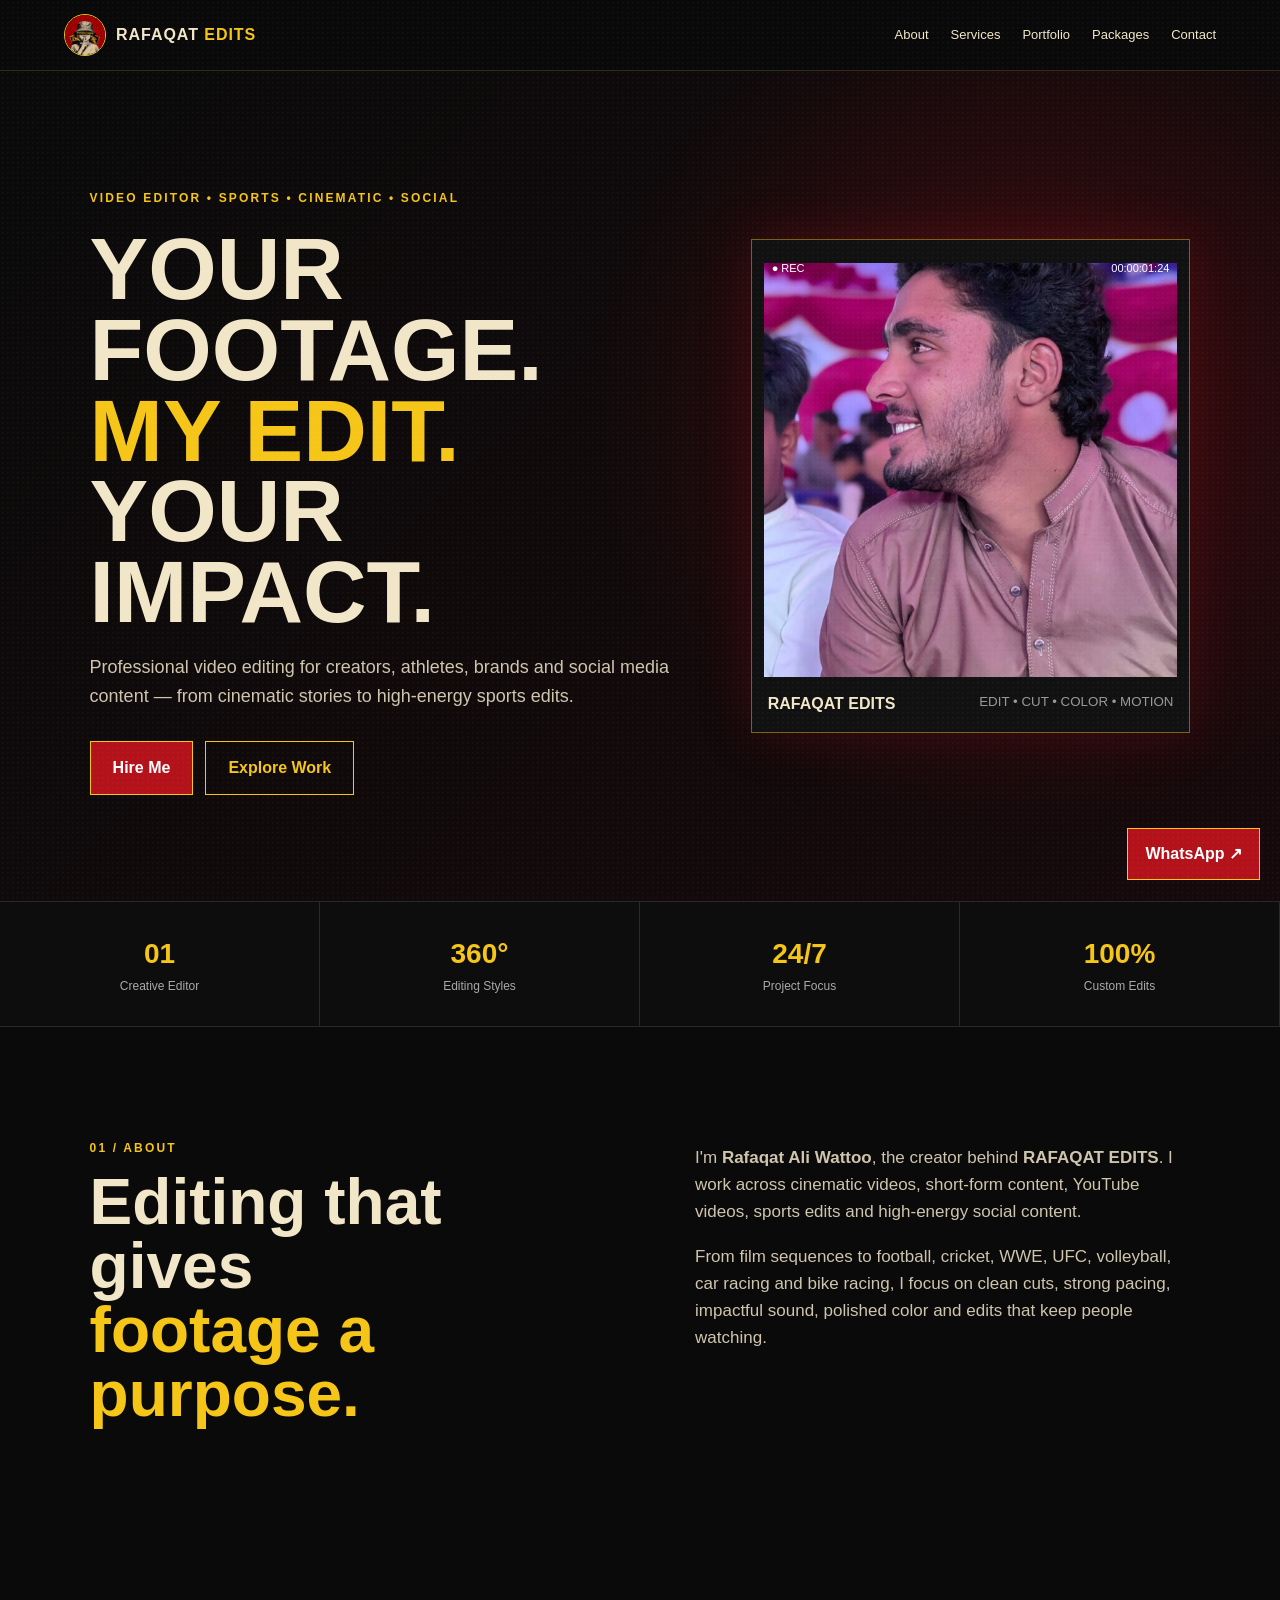
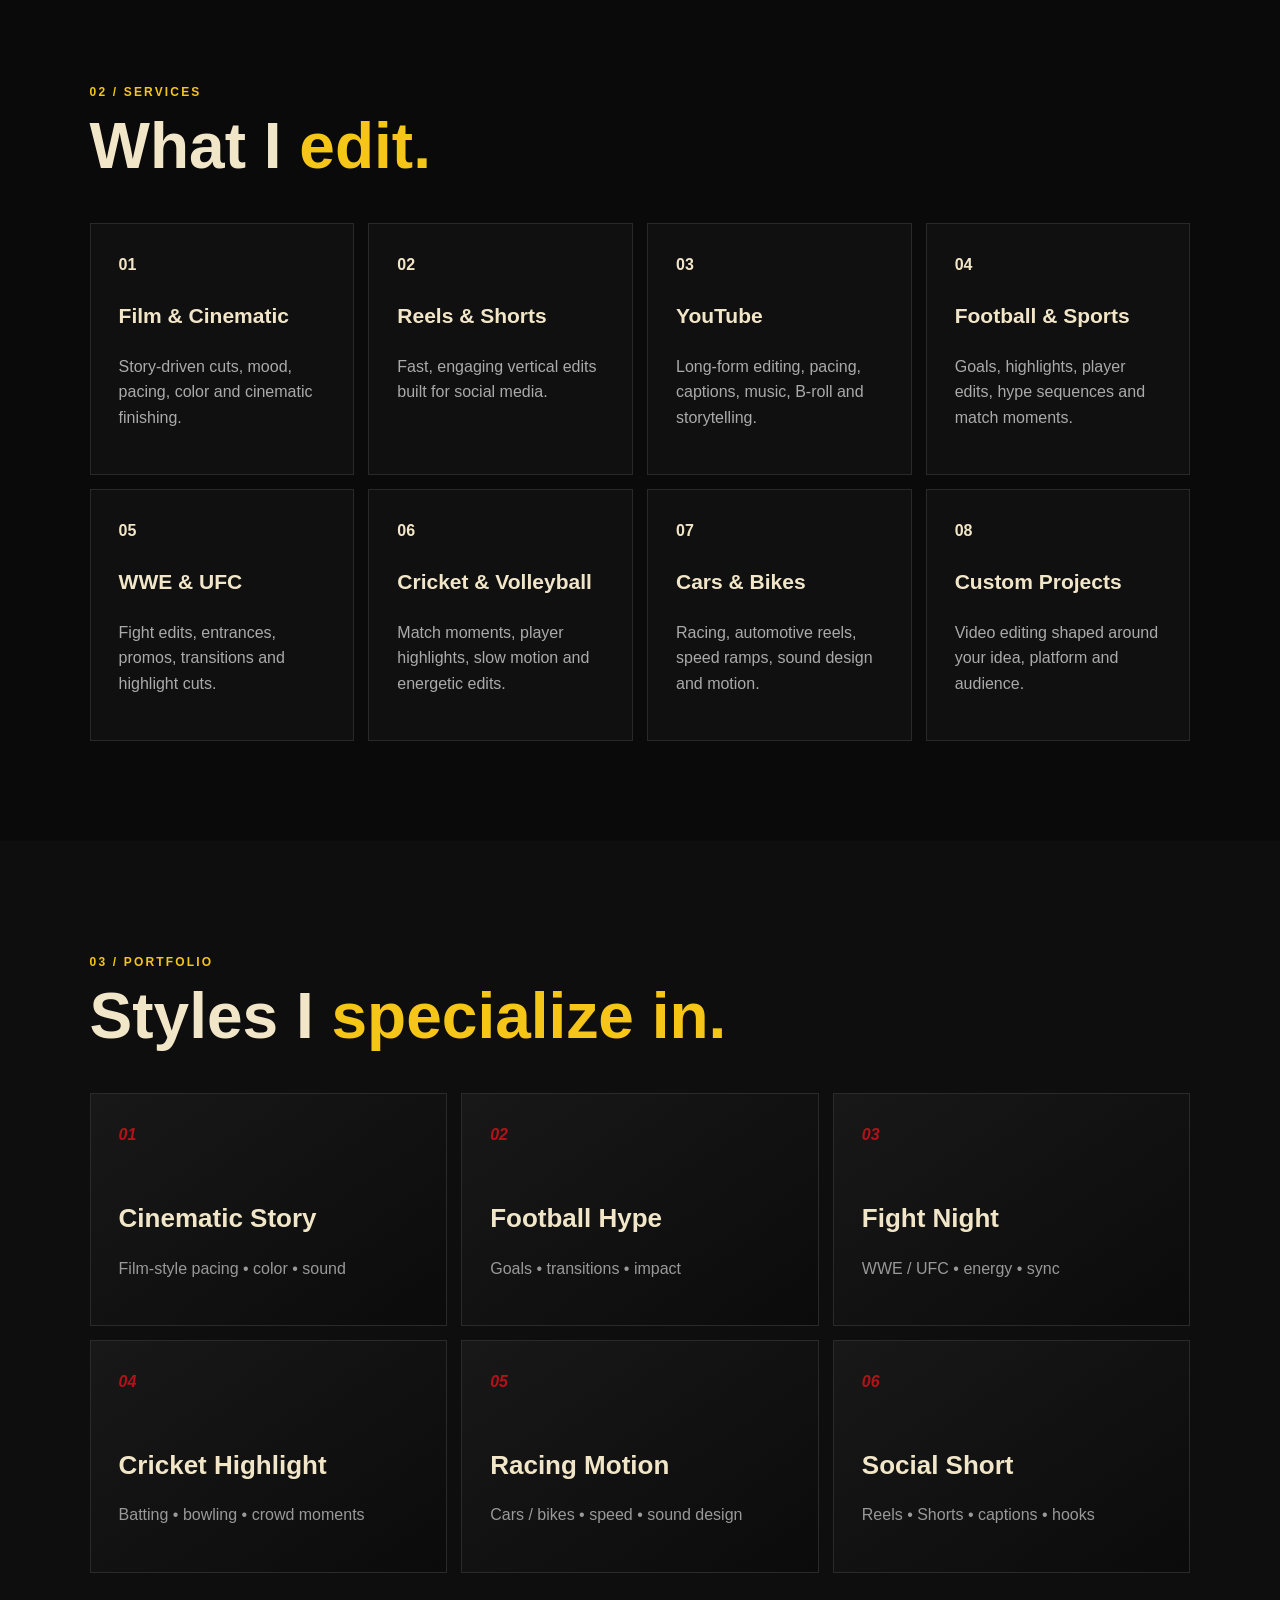
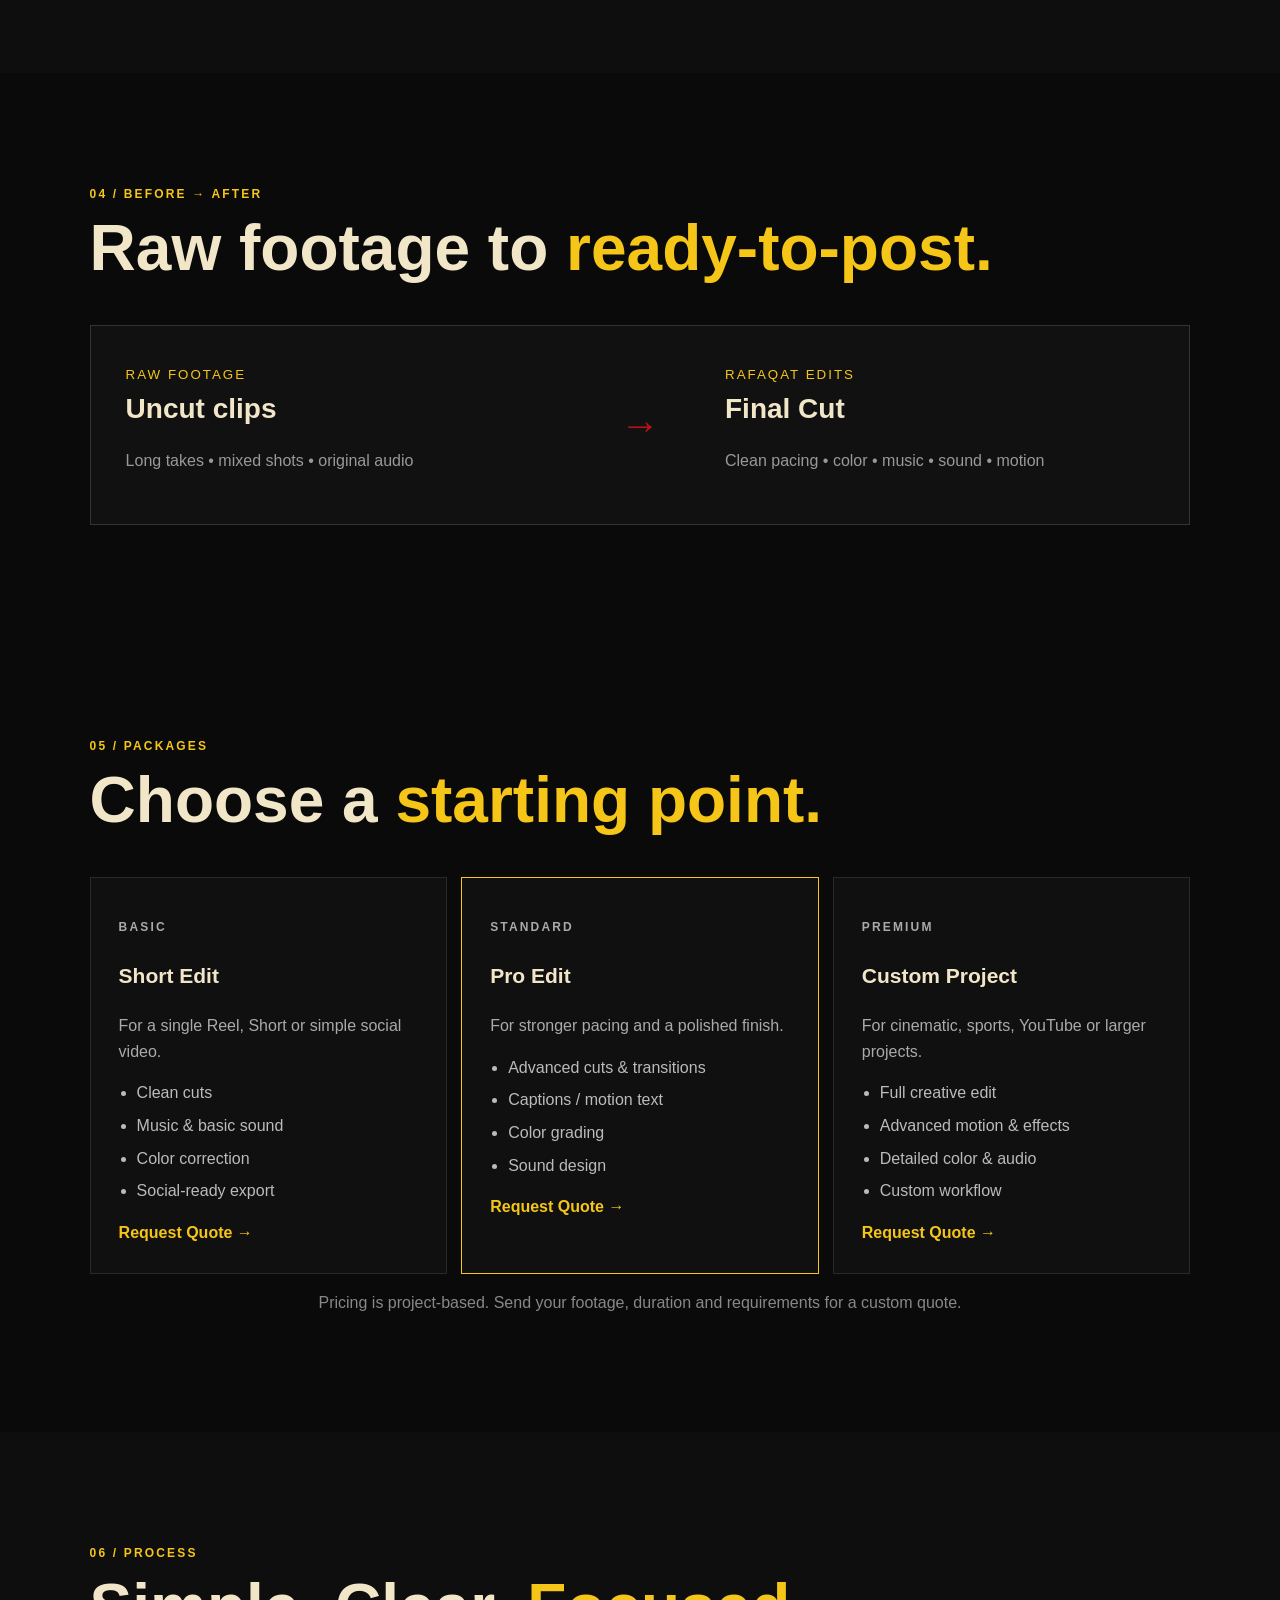
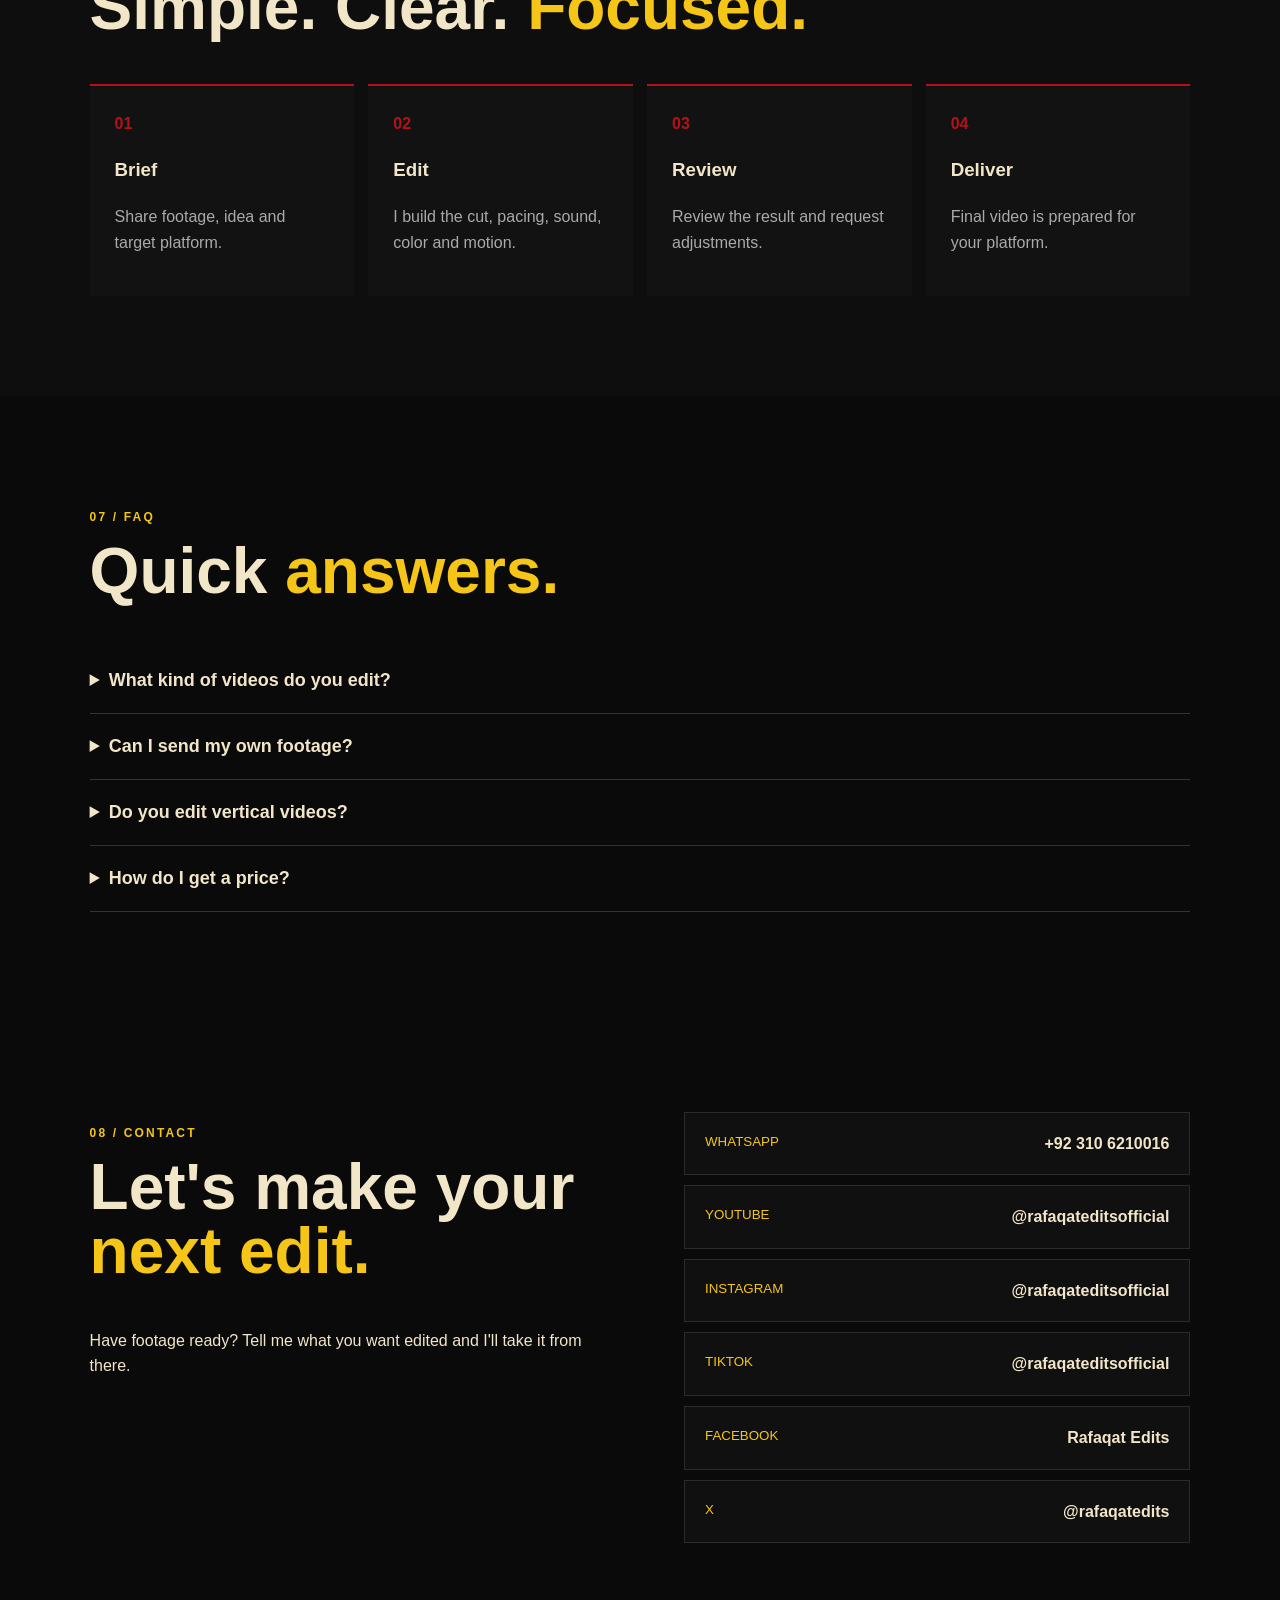
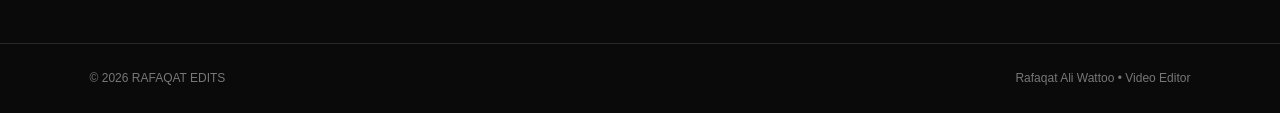
==== commit a98633a4: "Add files via upload" ====
--- a/index.html
+++ b/index.html
@@ -1,52 +1,45 @@
-<!doctype html><html lang="en"><head>
+<!doctype html>
+<html lang="en"><head>
 <meta charset="utf-8"><meta name="viewport" content="width=device-width,initial-scale=1">
-<title>Rafaqat Edits | Video Editor & Social Media Content Creator</title>
-<meta name="description" content="Rafaqat Ali Wattoo, known as Rafaqat Edits, is a Pakistan-based video editor creating reels, shorts, cinematic edits and YouTube videos.">
-<meta name="keywords" content="Rafaqat Edits,Rafaqat Ali Wattoo,video editor Pakistan,reels editor,cinematic video editor,YouTube editor">
-<meta name="robots" content="index, follow"><meta name="author" content="Rafaqat Ali Wattoo">
-<link rel="canonical" href="https://rafaqateditsofficial.github.io/rafaqatedits/"><link rel="icon" href="logo.png"><link rel="apple-touch-icon" href="logo.png">
-<meta property="og:type" content="website"><meta property="og:title" content="Rafaqat Edits | Video Editor & Social Media Content Creator">
-<meta property="og:description" content="Reels, Shorts, Cinematic Edits and YouTube Video Editing by Rafaqat Ali Wattoo.">
-<meta property="og:url" content="https://rafaqateditsofficial.github.io/rafaqatedits/"><meta property="og:image" content="https://rafaqateditsofficial.github.io/rafaqatedits/og-image.jpg">
-<meta name="twitter:card" content="summary_large_image"><meta name="twitter:title" content="Rafaqat Edits | Video Editor & Social Media Content Creator"><meta name="twitter:image" content="https://rafaqateditsofficial.github.io/rafaqatedits/og-image.jpg">
-<meta name="theme-color" content="#0a0a0a">
-<link rel="preconnect" href="https://fonts.googleapis.com"><link rel="preconnect" href="https://fonts.gstatic.com" crossorigin>
-<link href="https://fonts.googleapis.com/css2?family=Anton&family=Inter:wght@400;500;600;700;800&display=swap" rel="stylesheet"><link rel="stylesheet" href="style.css">
-</head><body><a class="skip" href="#main">Skip to content</a><div class="grain"></div>
-<nav><div class="container navin"><a class="brand" href="#top"><img src="logo.png" alt="Rafaqat Edits logo"><span>RAFAQAT <b>EDITS</b></span></a><button class="menu" aria-expanded="false" aria-controls="links">☰</button>
-<div id="links" class="links"><a href="#about">About</a><a href="#services">Services</a><a href="#portfolio">Portfolio</a><a href="#pricing">Pricing</a><a href="#contact">Contact</a><a class="btn gold small" href="https://wa.me/923106210016?text=Hi%20Rafaqat%20Edits%2C%20I%27d%20like%20to%20discuss%20a%20video%20editing%20project." target="_blank" rel="noopener">Hire Me</a></div></div></nav>
-<main id="main">
-<header id="top" class="hero"><div class="container heroin"><div class="copy reveal"><div class="eyebrow"><i></i> REC 01:24:08 · PAKISTAN</div><h1>RAFAQAT <em>EDITS</em></h1><p class="tag">Video Editor <b>•</b> Reels <b>•</b> Cinematic Edits</p><p class="intro">I turn raw footage into sharp, cinematic stories built for attention, retention and social media.</p><div class="actions"><a class="btn gold" href="#contact">Work With Me ↗</a><a class="btn ghost" href="#portfolio">View Portfolio ↓</a></div><small class="scroll">— Scroll to explore</small></div>
-<div class="heroart reveal"><div class="orbit"></div><img src="logo.png" alt="RAFAQAT EDITS official circular logo"><span class="tc">00:00:24:18</span><span class="play"></span></div></div></header>
-<section class="stats"><div class="container statin"><div><b data-n="120">0</b><span>Videos Edited</span></div><div><b data-n="35">0</b><span>Happy Clients</span></div><div><b data-n="3">0</b><span>Years Experience</span></div><div><b data-n="2">0</b><span>Million+ Views</span></div></div></section>
-<section id="about" class="section"><div class="container grid"><div class="heading reveal"><small>01 / ABOUT</small><h2>Stories, cut<br><em>with intent.</em></h2></div><div class="prose reveal"><p class="lead">Rafaqat Ali Wattoo, known online as <strong>Rafaqat Edits</strong>, is a Pakistan-based video editor focused on short-form content, cinematic storytelling and YouTube editing.</p><p>Strong pacing, clean captions, controlled color and sound that supports the story—from the first cut to the final export.</p><div class="chips"><span>Premiere Pro</span><span>After Effects</span><span>CapCut</span><span>DaVinci Resolve</span></div></div><figure class="profile reveal"><img src="rafaqat-profile.jpg" alt="Rafaqat Ali Wattoo, video editor" loading="lazy"><figcaption><b>RAFAQAT ALI WATTOO</b><small>VIDEO EDITOR · CREATOR</small></figcaption></figure></div></section>
-<section id="services" class="section dark"><div class="container"><div class="heading reveal"><small>02 / SERVICES</small><h2>Built for the <em>feed.</em></h2></div><div class="cards">
-<article class="card reveal"><i>01</i><h3>Reels / Shorts</h3><p>Hooks, captions, pacing and social-first vertical edits.</p></article><article class="card reveal"><i>02</i><h3>Cinematic Edits</h3><p>Story-led cuts, sound design, transitions and color.</p></article><article class="card reveal"><i>03</i><h3>YouTube Videos</h3><p>Retention-focused long-form editing and clean structure.</p></article><article class="card reveal"><i>04</i><h3>Color Grading</h3><p>Consistent looks that make footage feel premium.</p></article><article class="card reveal"><i>05</i><h3>Captions / Subtitles</h3><p>Readable, branded captions timed to voice and beat.</p></article><article class="card reveal"><i>06</i><h3>Thumbnail Design</h3><p>Bold visual direction for content and brand.</p></article></div></div></section>
-<section id="portfolio" class="section"><div class="container"><div class="porttop"><div class="heading reveal"><small>03 / SELECTED WORK</small><h2>Six cuts.<br><em>Zero filler.</em></h2></div><div class="filters"><button class="active" data-f="all">All</button><button data-f="reels">Reels</button><button data-f="cinematic">Cinematic</button><button data-f="youtube">YouTube</button></div></div><div class="works">
-<!-- PLACEHOLDER: Replace each media-placeholder with your real video/embed URL. -->
-<article class="work reveal" data-c="reels"><div class="media"><span>REEL 01</span><b>Add video link</b></div><small>REELS</small><h3>Hook → Hold → Replay</h3><p>Type: Short-form · Goal: retention · Result: <b>PLACEHOLDER</b></p></article>
-<article class="work reveal" data-c="cinematic"><div class="media"><span>FILM 02</span><b>Add video link</b></div><small>CINEMATIC</small><h3>Story in Motion</h3><p>Type: Cinematic · Goal: mood · Result: <b>PLACEHOLDER</b></p></article>
-<article class="work reveal" data-c="youtube"><div class="media"><span>YT 03</span><b>Add video link</b></div><small>YOUTUBE</small><h3>Long-form Rhythm</h3><p>Type: YouTube · Goal: retention · Result: <b>PLACEHOLDER</b></p></article>
-<article class="work reveal" data-c="reels"><div class="media"><span>REEL 04</span><b>Add video link</b></div><small>REELS</small><h3>Beat Cut</h3><p>Type: Short-form · Goal: impact · Result: <b>PLACEHOLDER</b></p></article>
-<article class="work reveal" data-c="cinematic"><div class="media"><span>FILM 05</span><b>Add video link</b></div><small>CINEMATIC</small><h3>Color & Atmosphere</h3><p>Type: Cinematic · Goal: emotion · Result: <b>PLACEHOLDER</b></p></article>
-<article class="work reveal" data-c="youtube"><div class="media"><span>YT 06</span><b>Add video link</b></div><small>YOUTUBE</small><h3>Clean Storytelling</h3><p>Type: YouTube · Goal: clarity · Result: <b>PLACEHOLDER</b></p></article></div></div></section>
-<section class="section dark"><div class="container"><div class="heading reveal"><small>04 / BEFORE & AFTER</small><h2>Raw footage.<br><em>Refined.</em></h2></div><div class="ba reveal"><div><b>RAW</b><span>Replace with raw preview</span></div><i>→</i><div><b>EDITED</b><span>Replace with final preview</span></div></div></div></section>
-<section id="pricing" class="section"><div class="container"><div class="heading reveal"><small>05 / PRICING</small><h2>Simple packages.<br><em>Serious work.</em></h2></div><div class="prices">
-<!-- PLACEHOLDER: Replace YOUR PRICE with real rates. -->
-<article class="price reveal"><small>01 / BASIC</small><h3>Starter</h3><b>Starting from YOUR PRICE</b><ul><li>1 short-form video</li><li>Basic captions</li><li>1 revision</li><li>Standard delivery</li></ul><a href="#contact">Get a quote ↗</a></article>
-<article class="price featured reveal"><label>MOST POPULAR</label><small>02 / STANDARD</small><h3>Creator</h3><b>Starting from YOUR PRICE</b><ul><li>3 short-form videos</li><li>Advanced captions & effects</li><li>2 revisions</li><li>Priority delivery</li></ul><a href="#contact">Get a quote ↗</a></article>
-<article class="price reveal"><small>03 / PREMIUM</small><h3>Pro</h3><b>Starting from YOUR PRICE</b><ul><li>Long-form YouTube edit</li><li>Cinematic color & sound</li><li>3 revisions</li><li>Priority support</li></ul><a href="#contact">Get a quote ↗</a></article></div></div></section>
-<section class="section dark"><div class="container"><div class="heading reveal"><small>06 / PROCESS</small><h2>Four steps.<br><em>One clean flow.</em></h2></div><div class="process"><div><b>01</b><h3>Brief</h3><p>Share footage, references and goals.</p></div><div><b>02</b><h3>Edit</h3><p>Story, pacing, sound, captions and visuals.</p></div><div><b>03</b><h3>Review</h3><p>Review the cut and send focused notes.</p></div><div><b>04</b><h3>Delivery</h3><p>Final files exported for your platform.</p></div></div></div></section>
-<section class="section"><div class="container"><div class="heading reveal"><small>07 / TESTIMONIALS</small><h2>Words from<br><em>clients.</em></h2></div><div class="quotes">
-<!-- PLACEHOLDER: Replace with real client testimonials. --><blockquote class="reveal">“The pacing and captions made the content feel completely different.”<cite>— Client Name, Creator</cite></blockquote><blockquote class="reveal">“Clean communication, strong edits and a polished final delivery.”<cite>— Client Name, Brand</cite></blockquote><blockquote class="reveal">“The cinematic look gave the project the identity we wanted.”<cite>— Client Name, Creator</cite></blockquote></div></div></section>
-<section class="section dark" id="faq"><div class="container faq"><div class="heading reveal"><small>08 / FAQ</small><h2>Before we<br><em>roll camera.</em></h2></div><div class="reveal"><details><summary>What is the turnaround time?</summary><p>It depends on duration, complexity and queue. Ask for a project-specific estimate.</p></details><details><summary>How many revisions are included?</summary><p>Revisions depend on the selected package and are agreed before work begins.</p></details><details><summary>How does payment work?</summary><p><!-- PLACEHOLDER: Add your exact payment method and terms. --> Payment terms are agreed before work starts.</p></details><details><summary>Which file formats do you deliver?</summary><p>Typical social exports are MP4/H.264. <!-- PLACEHOLDER: Add other formats if offered. --></p></details><details><summary>How much do you charge?</summary><p>Rates depend on footage, style, duration and deadline. WhatsApp for a tailored quote.</p></details></div></div></section>
-<section class="section"><div class="container"><div class="heading reveal"><small>09 / FIND ME EVERYWHERE</small><h2>One editor.<br><em>Every platform.</em></h2></div><div class="socials">
-<a class="social reveal" href="https://www.youtube.com/@rafaqateditsofficial" target="_blank" rel="noopener"><b>YouTube</b><span>@rafaqateditsofficial ↗</span></a><a class="social reveal" href="https://www.instagram.com/rafaqateditsofficial/" target="_blank" rel="noopener"><b>Instagram</b><span>@rafaqateditsofficial ↗</span></a><a class="social reveal" href="https://www.tiktok.com/@rafaqateditsofficial" target="_blank" rel="noopener"><b>TikTok</b><span>@rafaqateditsofficial ↗</span></a><a class="social reveal" href="https://www.facebook.com/share/1JtcE6HSWx/" target="_blank" rel="noopener"><b>Facebook</b><span>Rafaqat Edits ↗</span></a><a class="social reveal" href="https://x.com/rafaqatedits" target="_blank" rel="noopener"><b>X</b><span>@rafaqatedits ↗</span></a><a class="social reveal" href="https://www.pinterest.com/rafaqatalilifek12/" target="_blank" rel="noopener"><b>Pinterest</b><span>@rafaqatalilifek12 ↗</span></a><a class="social wide reveal" href="https://wa.me/923106210016?text=Hi%20Rafaqat%20Edits%2C%20I%27d%20like%20to%20discuss%20a%20video%20editing%20project." target="_blank" rel="noopener"><b>WhatsApp</b><span>+92 310 6210016 ↗</span></a></div></div></section>
-<section id="contact" class="section contact"><div class="container contactgrid"><div class="heading reveal"><small>10 / CONTACT</small><h2>Have footage?<br><em>Let's cut it.</em></h2><p>For the fastest response, message me on WhatsApp.</p></div><div class="panel reveal"><a class="btn gold widebtn" href="https://wa.me/923106210016?text=Hi%20Rafaqat%20Edits%2C%20I%27d%20like%20to%20discuss%20a%20video%20editing%20project." target="_blank" rel="noopener">Chat on WhatsApp ↗</a>
-<!-- PLACEHOLDER: Replace [MY EMAIL] with your real email. --><a class="clink" href="mailto:[MY EMAIL]">Email: [MY EMAIL]</a><a class="clink" href="https://www.instagram.com/rafaqateditsofficial/" target="_blank" rel="noopener">Instagram DM ↗</a>
-<!-- PLACEHOLDER: Replace YOUR_FORM_ID with your Formspree form ID. --><form action="https://formspree.io/f/YOUR_FORM_ID" method="POST"><label>Name<input name="name" autocomplete="name" required></label><label>Email<input type="email" name="email" autocomplete="email" required></label><label>Project details<textarea name="message" rows="5" required></textarea></label><button class="btn ghost" type="submit">Send enquiry ↗</button></form></div></div></section>
-</main><footer><div class="container foot"><a class="brand" href="#top"><img src="logo.png" alt=""><span>RAFAQAT <b>EDITS</b></span></a><div><a href="#about">About</a> · <a href="#portfolio">Portfolio</a> · <a href="#contact">Contact</a></div><p>© <span id="year"></span> Rafaqat Ali Wattoo · Rafaqat Edits</p></div></footer>
-<a class="wa" href="https://wa.me/923106210016?text=Hi%20Rafaqat%20Edits%2C%20I%27d%20like%20to%20discuss%20a%20video%20editing%20project." target="_blank" rel="noopener" aria-label="WhatsApp">WA</a>
-<script src="script.js" defer></script>
-<script type="application/ld+json">{"@context":"https://schema.org","@graph":[{"@type":"Person","name":"Rafaqat Ali Wattoo","alternateName":"Rafaqat Edits","jobTitle":"Video Editor","url":"https://rafaqateditsofficial.github.io/rafaqatedits/","image":"https://rafaqateditsofficial.github.io/rafaqatedits/rafaqat-profile.jpg","sameAs":["https://www.youtube.com/@rafaqateditsofficial","https://www.instagram.com/rafaqateditsofficial/","https://www.tiktok.com/@rafaqateditsofficial","https://www.facebook.com/share/1JtcE6HSWx/","https://x.com/rafaqatedits","https://www.pinterest.com/rafaqatalilifek12/"]},{"@type":"ProfessionalService","name":"Rafaqat Edits","url":"https://rafaqateditsofficial.github.io/rafaqatedits/","telephone":"+923106210016","areaServed":"Pakistan","description":"Video editing services for reels, shorts, cinematic edits and YouTube videos.","sameAs":["https://www.youtube.com/@rafaqateditsofficial","https://www.instagram.com/rafaqateditsofficial/","https://www.tiktok.com/@rafaqateditsofficial","https://www.facebook.com/share/1JtcE6HSWx/","https://x.com/rafaqatedits","https://www.pinterest.com/rafaqatalilifek12/"]}]}</script>
-</body></html>+<title>RAFAQAT EDITS — Video Editor | Cinematic & Sports Editing</title>
+<meta name="description" content="RAFAQAT EDITS by Rafaqat Ali Wattoo — cinematic, reels, YouTube, football, cricket, WWE, UFC, racing and social media video editing.">
+<link rel="canonical" href="https://rafaqateditsofficial.github.io/rafaqatedits/"><meta name="theme-color" content="#0a0a0a">
+<meta property="og:title" content="RAFAQAT EDITS — Video Editor"><meta property="og:description" content="Professional video editing by Rafaqat Ali Wattoo."><meta property="og:image" content="og-image.jpg">
+<link rel="stylesheet" href="style.css"></head><body>
+<div class="grain"></div>
+<header class="nav"><a class="brand" href="#home"><img src="logo.png" alt="RAFAQAT EDITS"><b>RAFAQAT <span>EDITS</span></b></a><button class="menu">☰</button>
+<nav><a href="#about">About</a><a href="#services">Services</a><a href="#portfolio">Portfolio</a><a href="#pricing">Packages</a><a href="#contact">Contact</a></nav></header>
+<main>
+<section id="home" class="hero"><div><p class="eyebrow">VIDEO EDITOR • SPORTS • CINEMATIC • SOCIAL</p><h1>YOUR FOOTAGE.<br><span>MY EDIT.</span><br>YOUR IMPACT.</h1><p class="lead">Professional video editing for creators, athletes, brands and social media content — from cinematic stories to high-energy sports edits.</p><div class="actions"><a class="btn primary" href="#contact">Hire Me</a><a class="btn ghost" href="#portfolio">Explore Work</a></div></div><div class="hero-card"><div class="rec">● REC <span>00:00:01:24</span></div><img src="rafaqat-profile.jpg" alt="Rafaqat Ali Wattoo"><div class="tag"><strong>RAFAQAT EDITS</strong><small>EDIT • CUT • COLOR • MOTION</small></div></div></section>
+<section class="stats"><div><strong>01</strong><span>Creative Editor</span></div><div><strong>360°</strong><span>Editing Styles</span></div><div><strong>24/7</strong><span>Project Focus</span></div><div><strong>100%</strong><span>Custom Edits</span></div></section>
+<section id="about" class="section two"><div><p class="eyebrow">01 / ABOUT</p><h2>Editing that gives<br><span>footage a purpose.</span></h2></div><div><p>I'm <b>Rafaqat Ali Wattoo</b>, the creator behind <b>RAFAQAT EDITS</b>. I work across cinematic videos, short-form content, YouTube videos, sports edits and high-energy social content.</p><p>From film sequences to football, cricket, WWE, UFC, volleyball, car racing and bike racing, I focus on clean cuts, strong pacing, impactful sound, polished color and edits that keep people watching.</p></div></section>
+<section id="services" class="section"><p class="eyebrow">02 / SERVICES</p><h2>What I <span>edit.</span></h2><div class="grid">
+<article><b>01</b><h3>Film & Cinematic</h3><p>Story-driven cuts, mood, pacing, color and cinematic finishing.</p></article>
+<article><b>02</b><h3>Reels & Shorts</h3><p>Fast, engaging vertical edits built for social media.</p></article>
+<article><b>03</b><h3>YouTube</h3><p>Long-form editing, pacing, captions, music, B-roll and storytelling.</p></article>
+<article><b>04</b><h3>Football & Sports</h3><p>Goals, highlights, player edits, hype sequences and match moments.</p></article>
+<article><b>05</b><h3>WWE & UFC</h3><p>Fight edits, entrances, promos, transitions and highlight cuts.</p></article>
+<article><b>06</b><h3>Cricket & Volleyball</h3><p>Match moments, player highlights, slow motion and energetic edits.</p></article>
+<article><b>07</b><h3>Cars & Bikes</h3><p>Racing, automotive reels, speed ramps, sound design and motion.</p></article>
+<article><b>08</b><h3>Custom Projects</h3><p>Video editing shaped around your idea, platform and audience.</p></article>
+</div></section>
+<section id="portfolio" class="section dark"><p class="eyebrow">03 / PORTFOLIO</p><h2>Styles I <span>specialize in.</span></h2><div class="portfolio">
+<div><i>01</i><h3>Cinematic Story</h3><p>Film-style pacing • color • sound</p></div><div><i>02</i><h3>Football Hype</h3><p>Goals • transitions • impact</p></div><div><i>03</i><h3>Fight Night</h3><p>WWE / UFC • energy • sync</p></div><div><i>04</i><h3>Cricket Highlight</h3><p>Batting • bowling • crowd moments</p></div><div><i>05</i><h3>Racing Motion</h3><p>Cars / bikes • speed • sound design</p></div><div><i>06</i><h3>Social Short</h3><p>Reels • Shorts • captions • hooks</p></div></div></section>
+<section class="section"><p class="eyebrow">04 / BEFORE → AFTER</p><h2>Raw footage to <span>ready-to-post.</span></h2><div class="compare"><div><small>RAW FOOTAGE</small><strong>Uncut clips</strong><p>Long takes • mixed shots • original audio</p></div><b>→</b><div><small>RAFAQAT EDITS</small><strong>Final Cut</strong><p>Clean pacing • color • music • sound • motion</p></div></div></section>
+<section id="pricing" class="section"><p class="eyebrow">05 / PACKAGES</p><h2>Choose a <span>starting point.</span></h2><div class="pricing">
+<article><p class="eyebrow">BASIC</p><h3>Short Edit</h3><p>For a single Reel, Short or simple social video.</p><ul><li>Clean cuts</li><li>Music & basic sound</li><li>Color correction</li><li>Social-ready export</li></ul><a href="#contact">Request Quote →</a></article>
+<article class="featured"><p class="eyebrow">STANDARD</p><h3>Pro Edit</h3><p>For stronger pacing and a polished finish.</p><ul><li>Advanced cuts & transitions</li><li>Captions / motion text</li><li>Color grading</li><li>Sound design</li></ul><a href="#contact">Request Quote →</a></article>
+<article><p class="eyebrow">PREMIUM</p><h3>Custom Project</h3><p>For cinematic, sports, YouTube or larger projects.</p><ul><li>Full creative edit</li><li>Advanced motion & effects</li><li>Detailed color & audio</li><li>Custom workflow</li></ul><a href="#contact">Request Quote →</a></article>
+</div><p class="note">Pricing is project-based. Send your footage, duration and requirements for a custom quote.</p></section>
+<section class="section dark"><p class="eyebrow">06 / PROCESS</p><h2>Simple. Clear. <span>Focused.</span></h2><div class="steps"><div><b>01</b><h3>Brief</h3><p>Share footage, idea and target platform.</p></div><div><b>02</b><h3>Edit</h3><p>I build the cut, pacing, sound, color and motion.</p></div><div><b>03</b><h3>Review</h3><p>Review the result and request adjustments.</p></div><div><b>04</b><h3>Deliver</h3><p>Final video is prepared for your platform.</p></div></div></section>
+<section class="section faq"><p class="eyebrow">07 / FAQ</p><h2>Quick <span>answers.</span></h2><details><summary>What kind of videos do you edit?</summary><p>Cinematic videos, films, Reels, Shorts, YouTube, football, cricket, WWE, UFC, volleyball, car and bike racing, and custom social content.</p></details><details><summary>Can I send my own footage?</summary><p>Yes. Send your raw footage and explain the style, reference or platform you want.</p></details><details><summary>Do you edit vertical videos?</summary><p>Yes. Reels, Shorts and other vertical social formats are supported.</p></details><details><summary>How do I get a price?</summary><p>Send the project details on WhatsApp. The quote depends on footage length, final duration, complexity and turnaround.</p></details></section>
+<section id="contact" class="section contact"><div><p class="eyebrow">08 / CONTACT</p><h2>Let's make your<br><span>next edit.</span></h2><p>Have footage ready? Tell me what you want edited and I'll take it from there.</p></div><div class="contact-card">
+<a href="https://wa.me/923106210016"><small>WHATSAPP</small><strong>+92 310 6210016</strong></a>
+<a href="https://www.youtube.com/@rafaqateditsofficial"><small>YOUTUBE</small><strong>@rafaqateditsofficial</strong></a>
+<a href="https://www.instagram.com/rafaqateditsofficial/"><small>INSTAGRAM</small><strong>@rafaqateditsofficial</strong></a>
+<a href="https://www.tiktok.com/@rafaqateditsofficial"><small>TIKTOK</small><strong>@rafaqateditsofficial</strong></a>
+<a href="https://www.facebook.com/share/1JtcE6HSWx/"><small>FACEBOOK</small><strong>Rafaqat Edits</strong></a>
+<a href="https://x.com/rafaqatedits"><small>X</small><strong>@rafaqatedits</strong></a>
+</div></section></main>
+<a class="wa" href="https://wa.me/923106210016">WhatsApp ↗</a><footer>© 2026 RAFAQAT EDITS <span>Rafaqat Ali Wattoo • Video Editor</span></footer>
+<script src="script.js"></script></body></html>
--- a/style.css
+++ b/style.css
@@ -1 +1 @@
-*{box-sizing:border-box}html{scroll-behavior:smooth}body{margin:0;background:#0a0a0a;color:#f2e6c9;font:16px/1.65 Inter,system-ui,sans-serif;overflow-x:hidden}a{color:inherit;text-decoration:none}button,input,textarea{font:inherit}.container{width:min(1180px,calc(100% - 36px));margin:auto}.skip{position:fixed;top:-50px;left:10px;z-index:99;background:#f5c518;color:#000;padding:8px}.skip:focus{top:10px}.grain{position:fixed;inset:0;z-index:20;pointer-events:none;opacity:.04;background-image:url("data:image/svg+xml,%3Csvg xmlns='http://www.w3.org/2000/svg' width='160' height='160'%3E%3Cfilter id='n'%3E%3CfeTurbulence baseFrequency='.8' numOctaves='4' stitchTiles='stitch'/%3E%3C/filter%3E%3Crect width='100%25' height='100%25' filter='url(%23n)'/%3E%3C/svg%3E")}nav{position:sticky;top:0;z-index:50;background:#0a0a0add;backdrop-filter:blur(14px);border-bottom:1px solid #f5c5182b}.navin{min-height:72px;display:flex;align-items:center;justify-content:space-between}.brand{display:flex;align-items:center;gap:9px;font-weight:800;font-size:13px;letter-spacing:.08em}.brand img{width:44px;height:44px;border-radius:50%;object-fit:cover}.brand b,h2 em{color:#f5c518}.links{display:flex;gap:22px;align-items:center;font-size:13px}.links>a:not(.btn):hover{color:#f5c518}.menu{display:none;background:none;border:0;color:#f2e6c9;font-size:28px}.btn{display:inline-flex;align-items:center;justify-content:center;gap:8px;padding:13px 21px;border:1px solid #f5c518;font-weight:800;transition:.25s}.gold{background:#f5c518;color:#0a0a0a;box-shadow:0 0 28px #f5c51822}.gold:hover{transform:translateY(-3px);box-shadow:0 0 38px #f5c51855}.ghost{background:#0004;color:#f2e6c9}.ghost:hover{background:#b3121b;border-color:#b3121b}.small{padding:9px 14px}.hero{min-height:calc(100vh - 72px);display:grid;align-items:center;background:radial-gradient(circle at 80% 40%,#b3121b35,transparent 35%),linear-gradient(135deg,#0a0a0a 45%,#18080a)}.heroin{display:grid;grid-template-columns:1.05fr .95fr;gap:50px;align-items:center}.eyebrow,.heading small{color:#f5c518;letter-spacing:.2em;font-size:11px;font-weight:800}.eyebrow i{display:inline-block;width:8px;height:8px;background:#b3121b;border-radius:50%;box-shadow:0 0 12px #b3121b}.hero h1,h2{font:400 clamp(58px,9vw,130px)/.94 Anton,Impact,sans-serif;letter-spacing:.02em;text-transform:uppercase;margin:20px 0}.hero h1 em{color:#f5c518;font-style:normal}.tag{font-size:clamp(18px,2.5vw,28px);font-weight:800}.tag b{color:#b3121b}.intro{max-width:600px;color:#b9ad98;font-size:17px}.actions{display:flex;gap:12px;flex-wrap:wrap;margin:28px 0}.scroll{color:#7f776c;letter-spacing:.1em;text-transform:uppercase}.heroart{min-height:560px;display:grid;place-items:center;position:relative}.heroart>img{width:min(520px,82vw);aspect-ratio:1;border-radius:50%;object-fit:cover;box-shadow:0 0 0 1px #f5c51845,0 0 90px #b3121b66}.orbit{position:absolute;width:90%;aspect-ratio:1;border:1px solid #f5c51838;border-radius:50%;transform:rotate(-20deg)}.tc{position:absolute;right:2%;bottom:13%;font:700 12px monospace;color:#f5c518}.play{position:absolute;left:0;right:0;bottom:10%;height:1px;background:linear-gradient(90deg,transparent,#f5c518,transparent)}.play:after{content:"";position:absolute;left:22%;top:-4px;width:9px;height:9px;border-radius:50%;background:#f5c518}.stats{border-block:1px solid #f5c51820;background:#0b0b0b}.statin{display:grid;grid-template-columns:repeat(4,1fr)}.statin div{text-align:center;padding:28px;border-right:1px solid #f5c5181c}.statin div:last-child{border:0}.statin b{display:block;font:48px Anton;color:#f5c518}.statin span{font-size:10px;letter-spacing:.14em;color:#82796c;text-transform:uppercase}.section{padding:110px 0;border-bottom:1px solid #f5c51822}.dark{background:linear-gradient(#0d0d0d,#080808)}.grid{display:grid;grid-template-columns:.8fr 1.2fr;gap:45px}.heading h2{margin:8px 0 25px}.heading h2 em{font-style:normal}.prose{color:#b9ad98;font-size:17px}.lead{font-size:22px;color:#f2e6c9;line-height:1.5}.prose strong{color:#f5c518}.chips{display:flex;flex-wrap:wrap;gap:8px;margin-top:25px}.chips span{border:1px solid #f5c51844;padding:7px 11px;font-size:12px}.profile{grid-column:2;position:relative;margin:0}.profile img{width:100%;max-height:650px;object-fit:cover;filter:contrast(1.08) saturate(.8)}.profile figcaption{position:absolute;left:18px;bottom:18px;background:#0a0add;padding:10px 14px;border-left:3px solid #f5c518}.profile figcaption b,.profile figcaption small{display:block}.profile figcaption small{color:#a59a88}.cards,.works,.prices,.quotes,.socials{display:grid;grid-template-columns:repeat(3,1fr);gap:16px}.card{padding:28px;border:1px solid #f5c51824;background:linear-gradient(145deg,#19120d,#0b0b0b);min-height:210px;transition:.3s}.card:hover,.social:hover,.price:hover{transform:translateY(-5px);border-color:#f5c518;box-shadow:0 18px 50px #0008}.card i{font:28px Anton;color:#b3121b}.card h3{font-size:20px}.card p,.work p,.price li{color:#948b7d;font-size:14px}.porttop{display:flex;justify-content:space-between;align-items:end;gap:25px;margin-bottom:35px}.filters{display:flex;gap:7px;flex-wrap:wrap}.filters button{background:transparent;border:1px solid #3b3328;color:#9e9484;padding:8px 12px;cursor:pointer}.filters button.active,.filters button:hover{color:#f5c518;border-color:#f5c518}.work{transition:.3s}.work.hide{display:none}.media{aspect-ratio:9/14;background:linear-gradient(145deg,#24100f,#080808);border:1px solid #f5c51822;display:grid;place-items:center;align-content:center;color:#8f8678;gap:9px;text-align:center}.media span{font:26px Anton;color:#b3121b}.work>small{color:#f5c518;letter-spacing:.16em;font-size:10px}.work h3{margin:5px 0}.ba{display:grid;grid-template-columns:1fr 60px 1fr;align-items:center;gap:15px}.ba>div{min-height:320px;border:1px dashed #f5c51855;display:grid;place-items:center;align-content:center;background:#111}.ba b{font:30px Anton;color:#f5c518}.ba span{color:#777064}.ba i{text-align:center;color:#b3121b;font-size:35px}.prices{grid-template-columns:repeat(3,1fr)}.price{position:relative;padding:32px;border:1px solid #f5c51822;background:#101010;transition:.3s}.price.featured{border-color:#f5c518;box-shadow:0 0 50px #f5c5180d}.price label{position:absolute;right:0;top:0;background:#f5c518;color:#000;padding:6px 10px;font-size:9px;font-weight:900}.price small{color:#b3121b;font-weight:900;letter-spacing:.15em}.price h3{font:38px Anton;margin:10px 0}.price> b{color:#f5c518}.price ul{list-style:none;padding:0}.price li{padding:8px 0;border-bottom:1px solid #24211c}.price a,.social span{color:#f5c518;font-weight:800}.process{display:grid;grid-template-columns:repeat(4,1fr)}.process>div{padding:28px;border-left:1px solid #f5c51833}.process b{font:32px Anton;color:#f5c518}.process p{color:#8d8578;font-size:14px}.quotes blockquote{margin:0;padding:28px;border:1px solid #f5c51822;background:#101010;font-size:18px}.quotes cite{display:block;color:#7f776c;font-size:11px;margin-top:18px;font-style:normal}.faq{display:grid;grid-template-columns:.7fr 1.3fr;gap:60px}.faq details{border-bottom:1px solid #29251f;padding:16px 0}.faq summary{cursor:pointer;font-weight:700}.faq p{color:#8d8578}.socials{grid-template-columns:repeat(4,1fr)}.social{padding:24px;border:1px solid #f5c51822;background:linear-gradient(135deg,#17110d,#0b0b0b);min-height:110px;transition:.3s}.social b{font-size:19px}.social span{display:block;margin-top:8px;font-size:12px;color:#8e8679}.social.wide{grid-column:span 2;border-color:#b3121b88}.contact{background:radial-gradient(circle at 75% 50%,#b3121b2b,transparent 40%)}.contactgrid{display:grid;grid-template-columns:1fr .9fr;gap:65px}.panel{border:1px solid #f5c5182e;padding:28px;background:#0a0ae8}.widebtn{width:100%}.clink{display:block;padding:13px 0;border-bottom:1px solid #29251f;color:#aaa091}.clink:hover{color:#f5c518}.panel form{margin-top:20px}.panel label{display:block;color:#9a9183;font-size:12px;margin-bottom:12px}.panel input,.panel textarea{width:100%;margin-top:5px;padding:11px;background:#080808;border:1px solid #332d24;color:#f2e6c9}.panel input:focus,.panel textarea:focus{outline:2px solid #f5c51855;border-color:#f5c518}footer{padding:35px 0;background:#050505}.foot{display:flex;align-items:center;justify-content:space-between;gap:20px}.foot>div{font-size:12px;color:#777064}.foot p{font-size:11px;color:#655f56}.wa{position:fixed;right:18px;bottom:18px;z-index:45;width:56px;height:56px;border-radius:50%;display:grid;place-items:center;background:#b3121b;color:#fff;font-weight:900;box-shadow:0 0 30px #b3121b66}.wa:hover{background:#f5c518;color:#000}.reveal{opacity:0;transform:translateY(20px);transition:.7s}.reveal.show{opacity:1;transform:none}@media(max-width:900px){.links{display:none;position:absolute;left:12px;right:12px;top:78px;flex-direction:column;align-items:stretch;padding:15px;background:#0b0b0b;border:1px solid #332d24}.links.open{display:flex}.menu{display:block}.heroin,.grid,.faq,.contactgrid{grid-template-columns:1fr}.heroart{order:-1;min-height:390px}.profile{grid-column:auto}.cards,.works,.prices,.quotes{grid-template-columns:repeat(2,1fr)}.socials{grid-template-columns:repeat(2,1fr)}.process{grid-template-columns:repeat(2,1fr)}.porttop{flex-direction:column;align-items:flex-start}}@media(max-width:600px){.container{width:calc(100% - 26px)}.section{padding:80px 0}.hero h1{font-size:62px}.heroart{min-height:320px}.statin{grid-template-columns:repeat(2,1fr)}.statin div{padding:22px 8px}.statin b{font-size:37px}.cards,.works,.prices,.quotes,.process,.socials{grid-template-columns:1fr}.social.wide{grid-column:auto}.ba{grid-template-columns:1fr}.ba i{transform:rotate(90deg)}.foot{flex-direction:column;align-items:flex-start}.actions .btn{width:100%}}@media(prefers-reduced-motion:reduce){html{scroll-behavior:auto}.reveal{opacity:1;transform:none;transition:none}.btn,.card,.social,.price{transition:none}}+*{box-sizing:border-box}html{scroll-behavior:smooth}body{margin:0;background:#0a0a0a;color:#f2e6c9;font-family:Arial,Helvetica,sans-serif;line-height:1.6}.grain{position:fixed;inset:0;pointer-events:none;opacity:.035;background-image:radial-gradient(#fff 1px,transparent 1px);background-size:5px 5px;z-index:20}.nav{position:sticky;top:0;z-index:10;display:flex;align-items:center;justify-content:space-between;padding:14px 5%;background:rgba(10,10,10,.95);border-bottom:1px solid #332d18}.brand{display:flex;align-items:center;gap:10px;color:#f2e6c9;text-decoration:none}.brand img{width:42px;height:42px;object-fit:cover;border-radius:50%;border:1px solid #f5c518}.brand b{letter-spacing:.06em}.brand span,h1 span,h2 span{color:#f5c518}.nav nav{display:flex;gap:22px}.nav nav a{color:#f2e6c9;text-decoration:none;font-size:13px}.menu{display:none;background:none;border:0;color:#f5c518;font-size:24px}.hero{min-height:calc(100vh - 70px);display:grid;grid-template-columns:1.15fr .85fr;align-items:center;gap:6%;padding:8% 7%;background:radial-gradient(circle at 80% 40%,rgba(179,18,27,.28),transparent 38%),linear-gradient(135deg,#0a0a0a,#16090b)}.eyebrow{color:#f5c518;font-size:12px;letter-spacing:.18em;font-weight:800}.hero h1{font-size:clamp(42px,7vw,88px);line-height:.92;margin:20px 0}.lead{max-width:650px;color:#cfc5ae;font-size:18px}.actions{display:flex;gap:12px;margin-top:30px}.btn{padding:13px 22px;text-decoration:none;font-weight:800}.primary{background:#b3121b;color:#fff;border:1px solid #f5c518}.ghost{border:1px solid #f5c518;color:#f5c518}.hero-card{max-width:470px;margin:auto;padding:12px;background:#111;border:1px solid rgba(245,197,24,.45);box-shadow:0 0 50px rgba(179,18,27,.22)}.hero-card img{width:100%;aspect-ratio:1;object-fit:cover;display:block}.rec{display:flex;justify-content:space-between;color:#fff;font-size:11px;margin-bottom:-22px;position:relative;z-index:2;padding:8px}.tag{padding:14px 4px 4px;display:flex;justify-content:space-between;gap:10px}.tag small{color:#999}.stats{display:grid;grid-template-columns:repeat(4,1fr);border-block:1px solid #292929;background:#0d0d0d}.stats div{padding:30px 20px;text-align:center;border-right:1px solid #292929}.stats strong{display:block;color:#f5c518;font-size:28px}.stats span{display:block;color:#aaa;font-size:12px}.section{padding:100px 7%;max-width:1400px;margin:auto}.section h2{font-size:clamp(34px,5vw,64px);line-height:1;margin:10px 0 45px}.two{display:grid;grid-template-columns:1fr 1fr;gap:10%}.two>div:last-child{color:#cfc5ae;font-size:17px}.grid{display:grid;grid-template-columns:repeat(4,1fr);gap:14px}.grid article,.pricing article{padding:28px;border:1px solid #292929;background:#101010;min-height:210px;transition:.25s}.grid article:hover,.pricing article:hover,.portfolio>div:hover{border-color:#f5c518;transform:translateY(-3px)}.grid h3,.pricing h3{font-size:21px}.grid p,.pricing p,.steps p{color:#aaa}.dark{max-width:none;background:#0e0e0e}.portfolio{max-width:1260px;margin:auto;display:grid;grid-template-columns:repeat(3,1fr);gap:14px}.portfolio>div{min-height:190px;padding:28px;background:linear-gradient(145deg,#181818,#0b0b0b);border:1px solid #2a2a2a;transition:.25s}.portfolio i{color:#b3121b;font-weight:900}.portfolio h3{font-size:26px;margin:50px 0 5px}.portfolio p{color:#999}.compare{display:grid;grid-template-columns:1fr 100px 1fr;align-items:center;border:1px solid #333;background:#111}.compare>div{padding:35px}.compare small{color:#f5c518;letter-spacing:.15em}.compare strong{display:block;font-size:28px}.compare p{color:#999}.compare>b{text-align:center;font-size:40px;color:#b3121b}.pricing{display:grid;grid-template-columns:repeat(3,1fr);gap:14px}.pricing article{min-height:360px}.pricing .featured{border-color:#f5c518}.pricing ul{padding-left:18px;color:#bbb}.pricing li{margin:7px 0}.pricing a{color:#f5c518;text-decoration:none;font-weight:800}.note{text-align:center;color:#888}.steps{display:grid;grid-template-columns:repeat(4,1fr);gap:14px}.steps>div{padding:25px;border-top:2px solid #b3121b;background:#121212}.steps b{color:#b3121b}.faq details{border-bottom:1px solid #333;padding:18px 0}.faq summary{cursor:pointer;font-weight:800;font-size:18px}.faq details p{color:#aaa}.contact{display:grid;grid-template-columns:1fr 1fr;gap:8%}.contact-card{display:grid;gap:10px}.contact-card a{display:flex;justify-content:space-between;gap:15px;padding:18px 20px;border:1px solid #2b2b2b;color:#f2e6c9;text-decoration:none;background:#101010}.contact-card a:hover{border-color:#f5c518}.contact-card small{color:#f5c518}.wa{position:fixed;right:20px;bottom:20px;z-index:15;background:#b3121b;color:#fff;padding:12px 17px;border:1px solid #f5c518;text-decoration:none;font-weight:800}footer{display:flex;justify-content:space-between;padding:25px 7%;border-top:1px solid #292929;color:#777;font-size:12px}@media(max-width:800px){.nav nav{display:none;position:absolute;top:70px;left:0;right:0;padding:15px 7%;background:#0a0a0a;border-bottom:1px solid #333;flex-direction:column}.nav nav.open{display:flex}.menu{display:block}.hero,.two,.contact{grid-template-columns:1fr}.hero{padding-top:60px}.hero-card{order:-1}.stats{grid-template-columns:repeat(2,1fr)}.grid,.portfolio,.pricing,.steps{grid-template-columns:1fr 1fr}.section{padding:70px 6%}}@media(max-width:520px){.grid,.portfolio,.pricing,.steps{grid-template-columns:1fr}.hero h1{font-size:46px}.lead{font-size:16px}.stats strong{font-size:23px}.compare{grid-template-columns:1fr}.compare>b{transform:rotate(90deg);padding:10px}footer{flex-direction:column;gap:8px}}
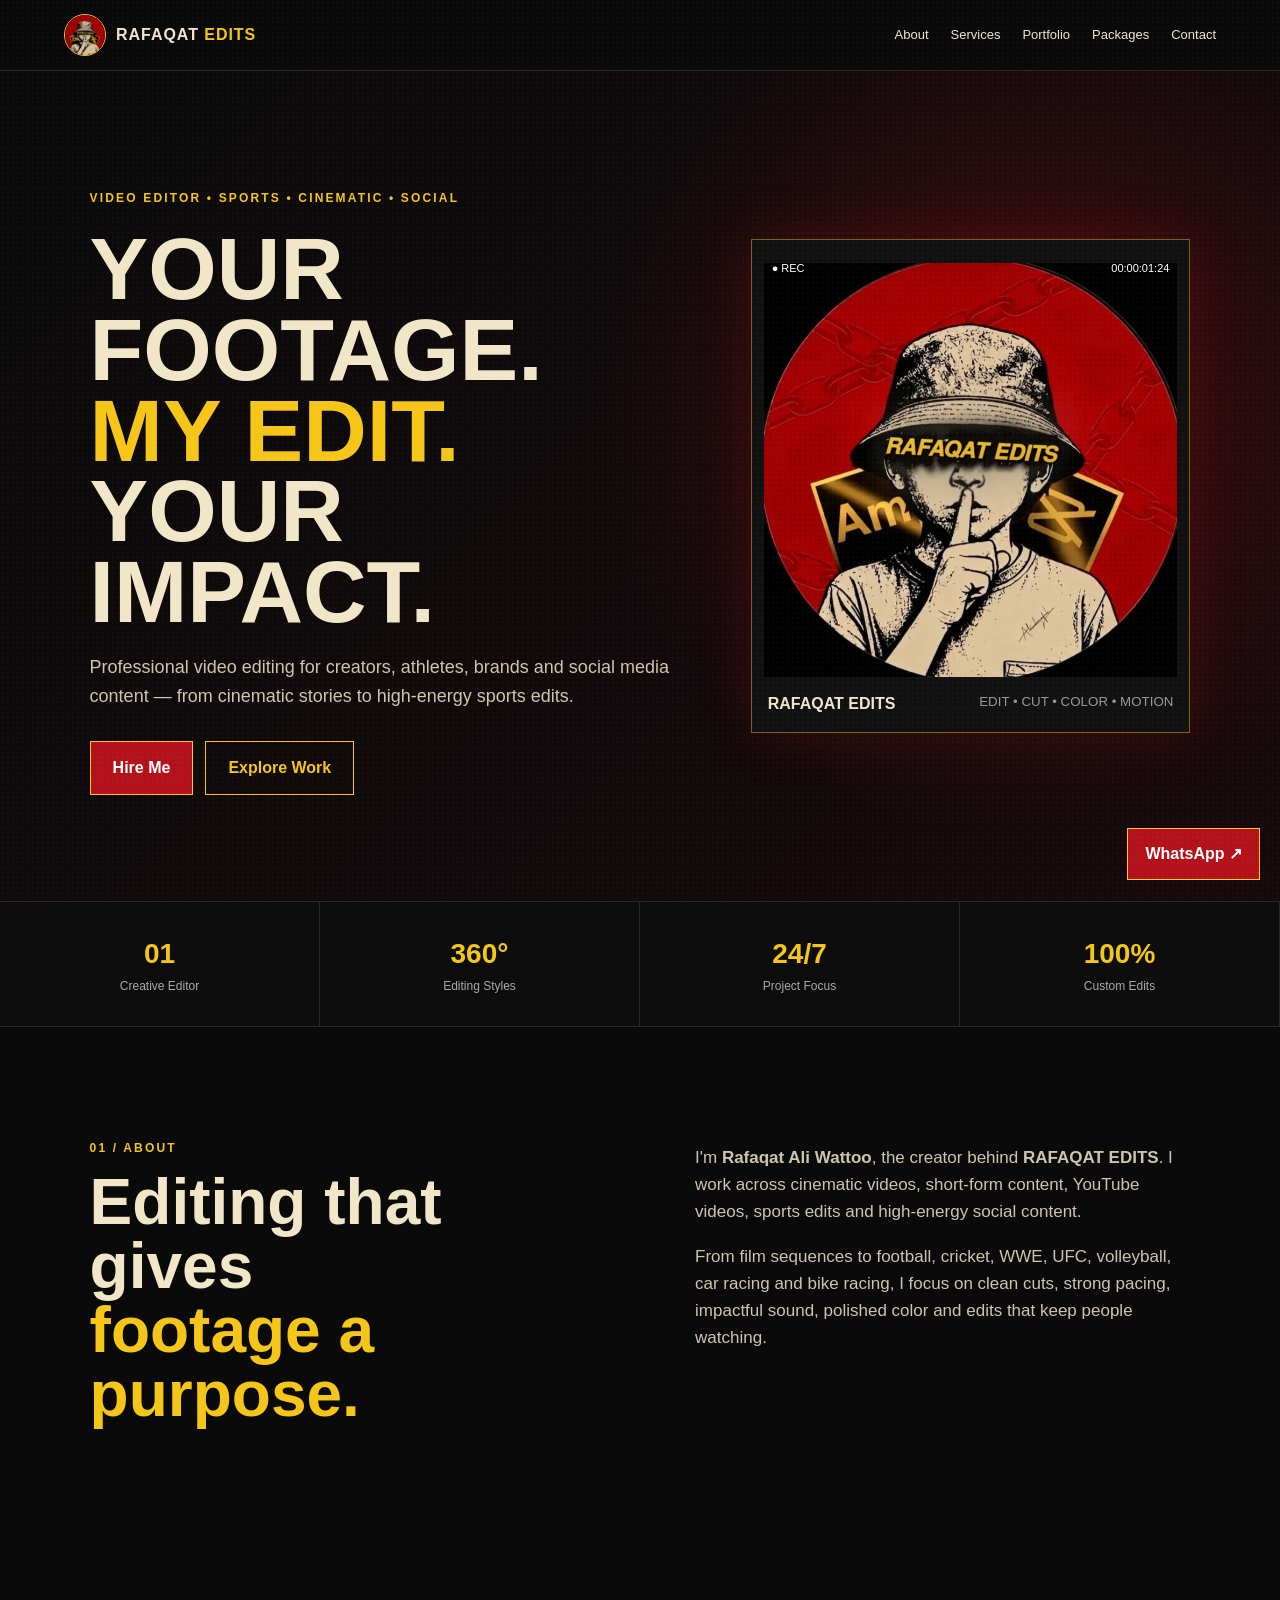
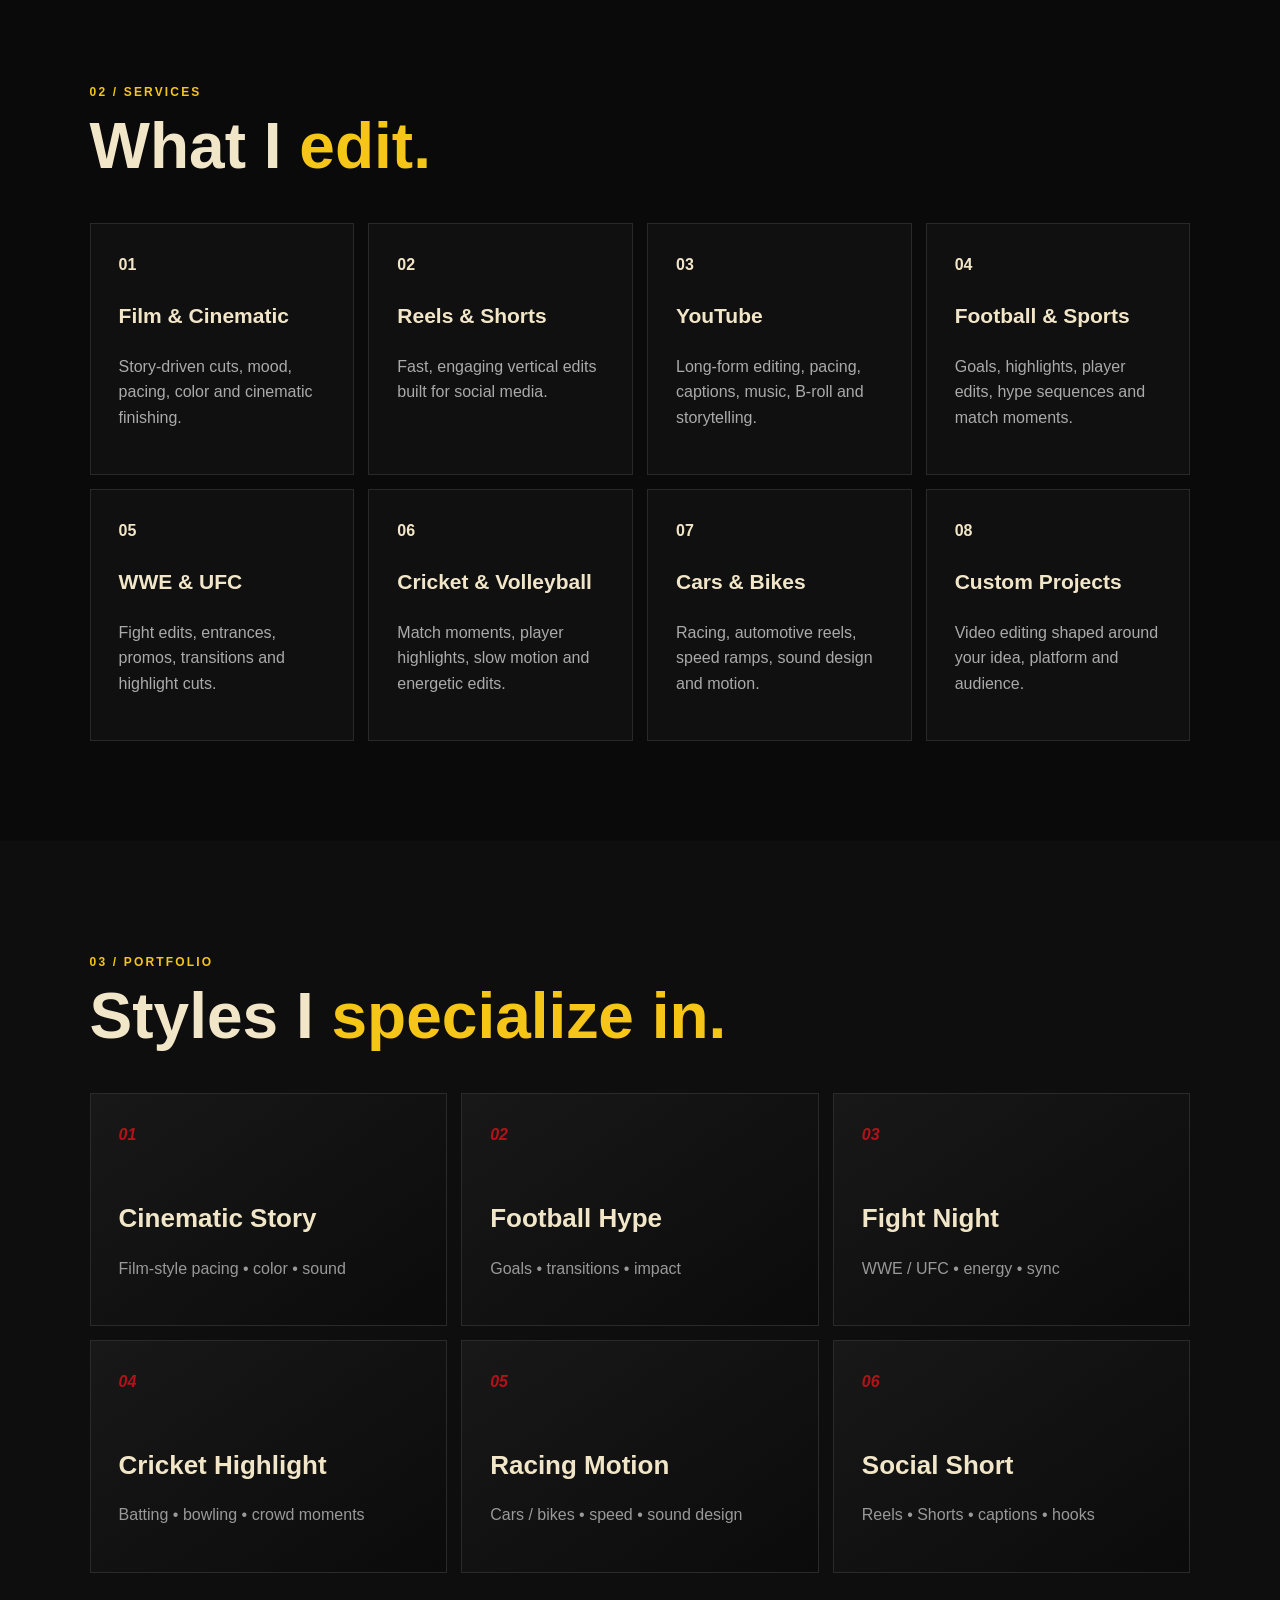
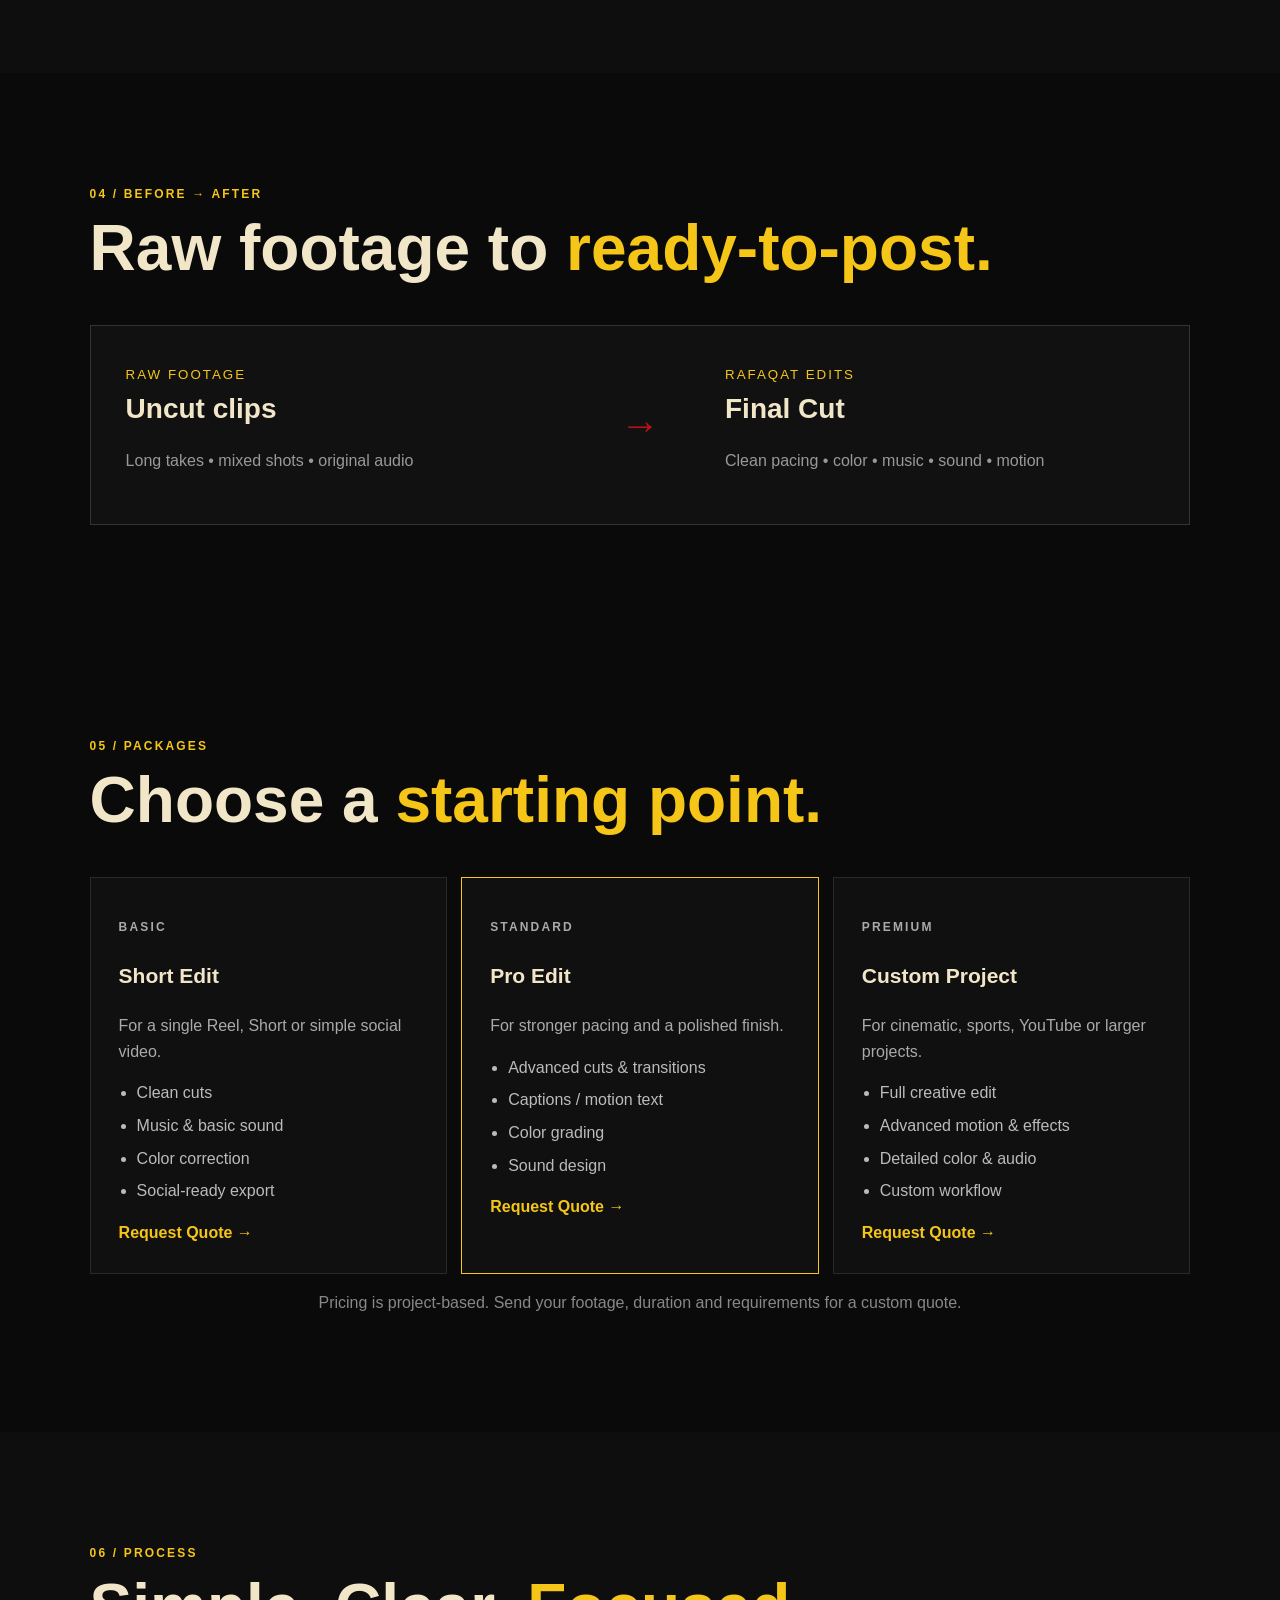
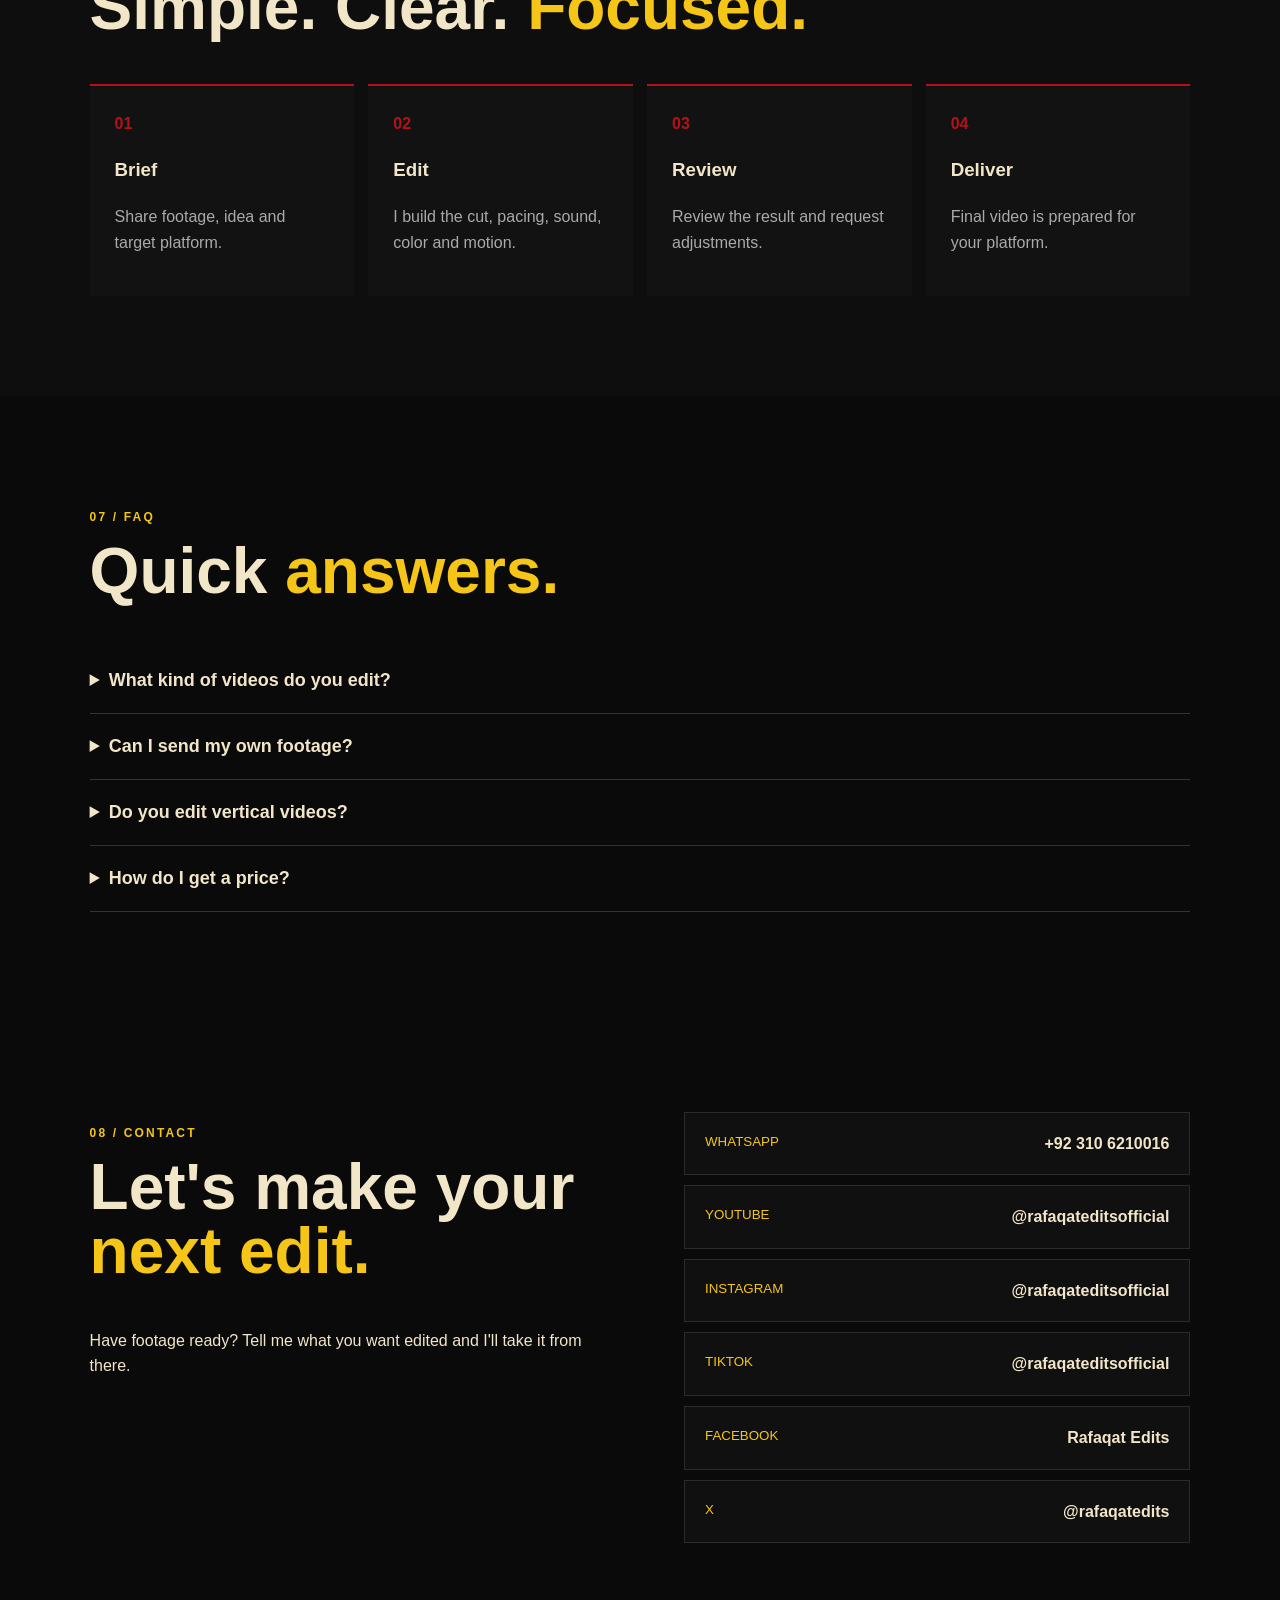
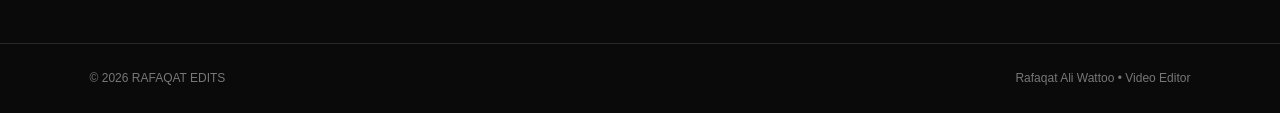
==== commit 4b507305: "Add files via upload" ====
--- a/index.html
+++ b/index.html
@@ -10,7 +10,7 @@
 <header class="nav"><a class="brand" href="#home"><img src="logo.png" alt="RAFAQAT EDITS"><b>RAFAQAT <span>EDITS</span></b></a><button class="menu">☰</button>
 <nav><a href="#about">About</a><a href="#services">Services</a><a href="#portfolio">Portfolio</a><a href="#pricing">Packages</a><a href="#contact">Contact</a></nav></header>
 <main>
-<section id="home" class="hero"><div><p class="eyebrow">VIDEO EDITOR • SPORTS • CINEMATIC • SOCIAL</p><h1>YOUR FOOTAGE.<br><span>MY EDIT.</span><br>YOUR IMPACT.</h1><p class="lead">Professional video editing for creators, athletes, brands and social media content — from cinematic stories to high-energy sports edits.</p><div class="actions"><a class="btn primary" href="#contact">Hire Me</a><a class="btn ghost" href="#portfolio">Explore Work</a></div></div><div class="hero-card"><div class="rec">● REC <span>00:00:01:24</span></div><img src="rafaqat-profile.jpg" alt="Rafaqat Ali Wattoo"><div class="tag"><strong>RAFAQAT EDITS</strong><small>EDIT • CUT • COLOR • MOTION</small></div></div></section>
+<section id="home" class="hero"><div><p class="eyebrow">VIDEO EDITOR • SPORTS • CINEMATIC • SOCIAL</p><h1>YOUR FOOTAGE.<br><span>MY EDIT.</span><br>YOUR IMPACT.</h1><p class="lead">Professional video editing for creators, athletes, brands and social media content — from cinematic stories to high-energy sports edits.</p><div class="actions"><a class="btn primary" href="#contact">Hire Me</a><a class="btn ghost" href="#portfolio">Explore Work</a></div></div><div class="hero-card"><div class="rec">● REC <span>00:00:01:24</span></div><img src="hero-logo.png" alt="RAFAQAT EDITS logo"><div class="tag"><strong>RAFAQAT EDITS</strong><small>EDIT • CUT • COLOR • MOTION</small></div></div></section>
 <section class="stats"><div><strong>01</strong><span>Creative Editor</span></div><div><strong>360°</strong><span>Editing Styles</span></div><div><strong>24/7</strong><span>Project Focus</span></div><div><strong>100%</strong><span>Custom Edits</span></div></section>
 <section id="about" class="section two"><div><p class="eyebrow">01 / ABOUT</p><h2>Editing that gives<br><span>footage a purpose.</span></h2></div><div><p>I'm <b>Rafaqat Ali Wattoo</b>, the creator behind <b>RAFAQAT EDITS</b>. I work across cinematic videos, short-form content, YouTube videos, sports edits and high-energy social content.</p><p>From film sequences to football, cricket, WWE, UFC, volleyball, car racing and bike racing, I focus on clean cuts, strong pacing, impactful sound, polished color and edits that keep people watching.</p></div></section>
 <section id="services" class="section"><p class="eyebrow">02 / SERVICES</p><h2>What I <span>edit.</span></h2><div class="grid">
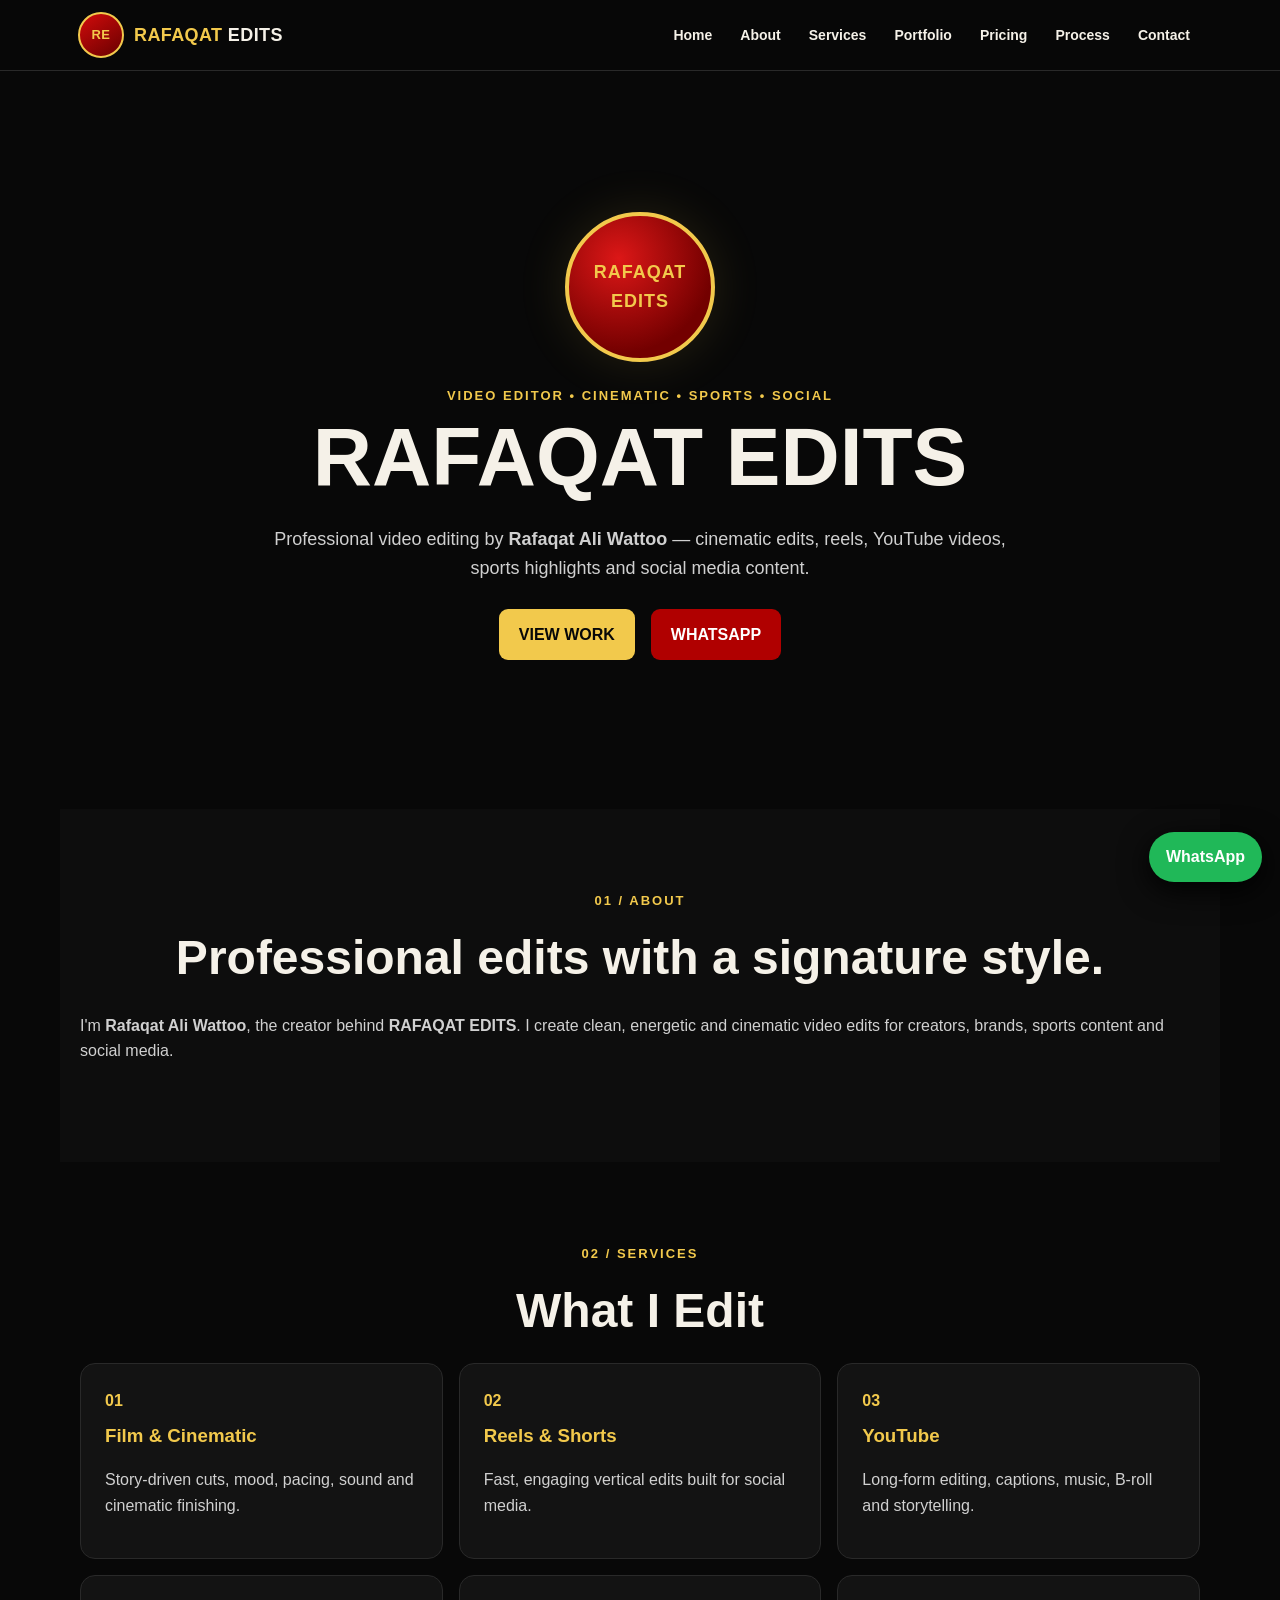
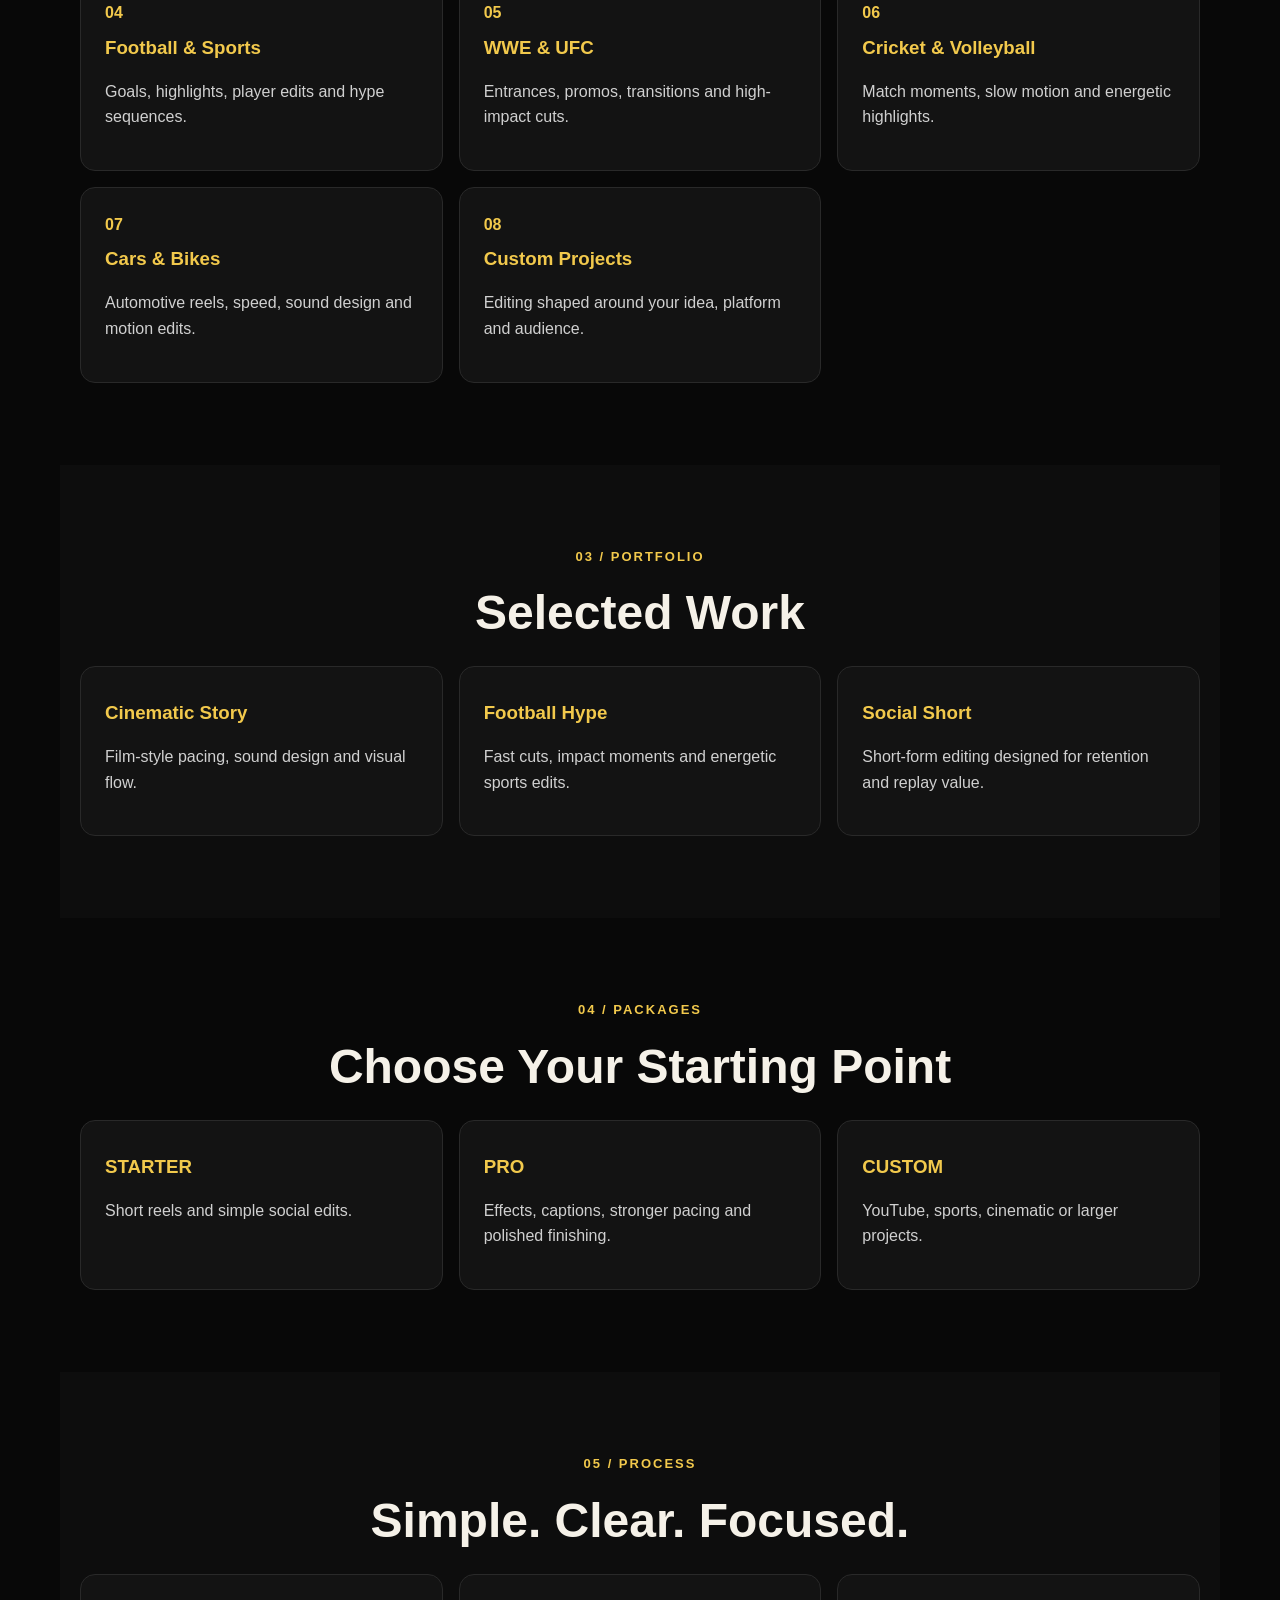
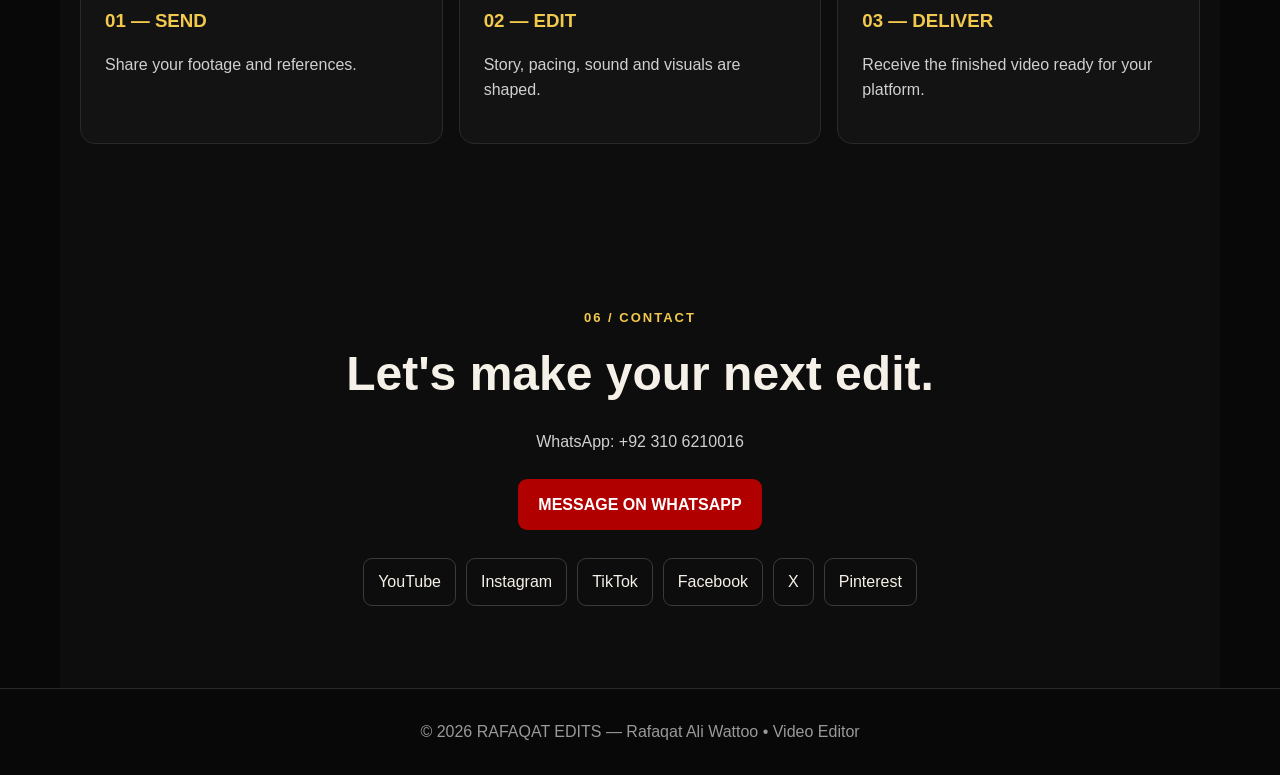
==== commit f6f048ad: "Add files via upload Update website with professional design and working mobile menu" ====
--- a/index.html
+++ b/index.html
@@ -1,45 +1,84 @@
 <!doctype html>
-<html lang="en"><head>
-<meta charset="utf-8"><meta name="viewport" content="width=device-width,initial-scale=1">
-<title>RAFAQAT EDITS — Video Editor | Cinematic & Sports Editing</title>
-<meta name="description" content="RAFAQAT EDITS by Rafaqat Ali Wattoo — cinematic, reels, YouTube, football, cricket, WWE, UFC, racing and social media video editing.">
-<link rel="canonical" href="https://rafaqateditsofficial.github.io/rafaqatedits/"><meta name="theme-color" content="#0a0a0a">
-<meta property="og:title" content="RAFAQAT EDITS — Video Editor"><meta property="og:description" content="Professional video editing by Rafaqat Ali Wattoo."><meta property="og:image" content="og-image.jpg">
-<link rel="stylesheet" href="style.css"></head><body>
-<div class="grain"></div>
-<header class="nav"><a class="brand" href="#home"><img src="logo.png" alt="RAFAQAT EDITS"><b>RAFAQAT <span>EDITS</span></b></a><button class="menu">☰</button>
-<nav><a href="#about">About</a><a href="#services">Services</a><a href="#portfolio">Portfolio</a><a href="#pricing">Packages</a><a href="#contact">Contact</a></nav></header>
+<html lang="en">
+<head>
+<meta charset="utf-8">
+<meta name="viewport" content="width=device-width,initial-scale=1">
+<title>RAFAQAT EDITS — Professional Video Editor</title>
+<meta name="description" content="RAFAQAT EDITS by Rafaqat Ali Wattoo — professional cinematic, sports, reels, YouTube and social media video editing.">
+<meta name="theme-color" content="#090909">
+<style>
+:root{--bg:#080808;--panel:#131313;--line:#292929;--gold:#f2c94c;--red:#b00000;--cream:#f5f1e8;--muted:#b5b5b5}
+*{box-sizing:border-box}html{scroll-behavior:smooth}body{margin:0;background:var(--bg);color:var(--cream);font-family:Arial,Helvetica,sans-serif;line-height:1.6}a{text-decoration:none;color:inherit}
+header{position:sticky;top:0;z-index:50;background:rgba(8,8,8,.96);backdrop-filter:blur(10px);border-bottom:1px solid var(--line)}
+.header{max-width:1160px;margin:auto;padding:12px 18px;min-height:70px;display:flex;align-items:center;justify-content:space-between;gap:15px}
+.brand{display:flex;align-items:center;gap:10px;font-weight:900;font-size:18px;letter-spacing:.4px}.brand-mark{width:46px;height:46px;border-radius:50%;display:grid;place-items:center;background:linear-gradient(145deg,#d20b0b,#680000);border:2px solid #f2c94c;color:#f2c94c;font-weight:900;font-size:13px}.brand b{color:var(--gold)}
+nav{display:flex;gap:4px;align-items:center}nav a{padding:10px 12px;font-weight:700;font-size:14px;border-radius:8px}nav a:hover{background:#1c1c1c;color:var(--gold)}
+.menu{display:none;border:0;background:none;color:var(--gold);font-size:31px;cursor:pointer}
+main{max-width:1160px;margin:auto}section{padding:82px 20px}.hero{min-height:82vh;display:flex;flex-direction:column;justify-content:center;align-items:center;text-align:center}.badge{color:var(--gold);font-size:13px;font-weight:900;letter-spacing:2px}.hero-logo{width:150px;height:150px;border-radius:50%;display:grid;place-items:center;background:radial-gradient(circle at 35% 30%,#dc1717,#730000 70%);border:4px solid var(--gold);box-shadow:0 0 50px rgba(242,201,76,.13);font-weight:900;color:var(--gold);font-size:18px;letter-spacing:1px;margin-bottom:24px}
+h1{font-size:clamp(42px,8vw,82px);line-height:.98;margin:10px 0}h2{font-size:clamp(30px,5vw,48px);margin:8px 0 14px}h3{color:var(--gold);margin:7px 0}p{color:#d0d0d0}.lead{max-width:760px;font-size:18px}
+.btn{display:inline-block;margin:8px;padding:13px 20px;border-radius:9px;background:var(--gold);color:#080808;font-weight:900}.btn.red{background:var(--red);color:#fff}.center{text-align:center}.dark{background:#0d0d0d}
+.grid{display:grid;grid-template-columns:repeat(3,1fr);gap:16px}.card{background:var(--panel);border:1px solid var(--line);border-radius:15px;padding:24px}.num{color:var(--gold);font-weight:900}
+.socials{display:flex;justify-content:center;flex-wrap:wrap;gap:10px;margin-top:20px}.socials a{border:1px solid #3a3a3a;border-radius:9px;padding:10px 14px}
+.wa{position:fixed;right:18px;bottom:18px;z-index:60;background:#20b858;color:white;font-weight:900;padding:12px 17px;border-radius:999px;box-shadow:0 8px 30px #000}
+footer{border-top:1px solid var(--line);padding:30px 20px;text-align:center;color:#999}
+@media(max-width:760px){.menu{display:block}nav{display:none;position:absolute;left:12px;right:12px;top:70px;background:#111;border:1px solid #333;border-radius:13px;padding:8px;box-shadow:0 18px 45px #000}nav.open{display:flex;flex-direction:column;align-items:stretch}nav a{padding:13px 15px;border-bottom:1px solid #252525}.grid{grid-template-columns:1fr}.hero{min-height:76vh}section{padding:62px 18px}}
+</style>
+</head>
+<body>
+<header><div class="header">
+<a class="brand" href="#home"><span class="brand-mark">RE</span><span><b>RAFAQAT</b> EDITS</span></a>
+<button class="menu" id="menu" aria-label="Open menu" aria-expanded="false">☰</button>
+<nav id="nav"><a href="#home">Home</a><a href="#about">About</a><a href="#services">Services</a><a href="#portfolio">Portfolio</a><a href="#pricing">Pricing</a><a href="#process">Process</a><a href="#contact">Contact</a></nav>
+</div></header>
+
 <main>
-<section id="home" class="hero"><div><p class="eyebrow">VIDEO EDITOR • SPORTS • CINEMATIC • SOCIAL</p><h1>YOUR FOOTAGE.<br><span>MY EDIT.</span><br>YOUR IMPACT.</h1><p class="lead">Professional video editing for creators, athletes, brands and social media content — from cinematic stories to high-energy sports edits.</p><div class="actions"><a class="btn primary" href="#contact">Hire Me</a><a class="btn ghost" href="#portfolio">Explore Work</a></div></div><div class="hero-card"><div class="rec">● REC <span>00:00:01:24</span></div><img src="hero-logo.png" alt="RAFAQAT EDITS logo"><div class="tag"><strong>RAFAQAT EDITS</strong><small>EDIT • CUT • COLOR • MOTION</small></div></div></section>
-<section class="stats"><div><strong>01</strong><span>Creative Editor</span></div><div><strong>360°</strong><span>Editing Styles</span></div><div><strong>24/7</strong><span>Project Focus</span></div><div><strong>100%</strong><span>Custom Edits</span></div></section>
-<section id="about" class="section two"><div><p class="eyebrow">01 / ABOUT</p><h2>Editing that gives<br><span>footage a purpose.</span></h2></div><div><p>I'm <b>Rafaqat Ali Wattoo</b>, the creator behind <b>RAFAQAT EDITS</b>. I work across cinematic videos, short-form content, YouTube videos, sports edits and high-energy social content.</p><p>From film sequences to football, cricket, WWE, UFC, volleyball, car racing and bike racing, I focus on clean cuts, strong pacing, impactful sound, polished color and edits that keep people watching.</p></div></section>
-<section id="services" class="section"><p class="eyebrow">02 / SERVICES</p><h2>What I <span>edit.</span></h2><div class="grid">
-<article><b>01</b><h3>Film & Cinematic</h3><p>Story-driven cuts, mood, pacing, color and cinematic finishing.</p></article>
-<article><b>02</b><h3>Reels & Shorts</h3><p>Fast, engaging vertical edits built for social media.</p></article>
-<article><b>03</b><h3>YouTube</h3><p>Long-form editing, pacing, captions, music, B-roll and storytelling.</p></article>
-<article><b>04</b><h3>Football & Sports</h3><p>Goals, highlights, player edits, hype sequences and match moments.</p></article>
-<article><b>05</b><h3>WWE & UFC</h3><p>Fight edits, entrances, promos, transitions and highlight cuts.</p></article>
-<article><b>06</b><h3>Cricket & Volleyball</h3><p>Match moments, player highlights, slow motion and energetic edits.</p></article>
-<article><b>07</b><h3>Cars & Bikes</h3><p>Racing, automotive reels, speed ramps, sound design and motion.</p></article>
-<article><b>08</b><h3>Custom Projects</h3><p>Video editing shaped around your idea, platform and audience.</p></article>
+<section id="home" class="hero">
+<div class="hero-logo">RAFAQAT<br>EDITS</div>
+<div class="badge">VIDEO EDITOR • CINEMATIC • SPORTS • SOCIAL</div>
+<h1>RAFAQAT EDITS</h1>
+<p class="lead">Professional video editing by <b>Rafaqat Ali Wattoo</b> — cinematic edits, reels, YouTube videos, sports highlights and social media content.</p>
+<div><a class="btn" href="#portfolio">VIEW WORK</a><a class="btn red" href="https://wa.me/923106210016">WHATSAPP</a></div>
+</section>
+
+<section id="about" class="dark"><div class="center"><div class="badge">01 / ABOUT</div><h2>Professional edits with a signature style.</h2></div><p>I'm <b>Rafaqat Ali Wattoo</b>, the creator behind <b>RAFAQAT EDITS</b>. I create clean, energetic and cinematic video edits for creators, brands, sports content and social media.</p></section>
+
+<section id="services"><div class="center"><div class="badge">02 / SERVICES</div><h2>What I Edit</h2></div><div class="grid">
+<div class="card"><div class="num">01</div><h3>Film & Cinematic</h3><p>Story-driven cuts, mood, pacing, sound and cinematic finishing.</p></div>
+<div class="card"><div class="num">02</div><h3>Reels & Shorts</h3><p>Fast, engaging vertical edits built for social media.</p></div>
+<div class="card"><div class="num">03</div><h3>YouTube</h3><p>Long-form editing, captions, music, B-roll and storytelling.</p></div>
+<div class="card"><div class="num">04</div><h3>Football & Sports</h3><p>Goals, highlights, player edits and hype sequences.</p></div>
+<div class="card"><div class="num">05</div><h3>WWE & UFC</h3><p>Entrances, promos, transitions and high-impact cuts.</p></div>
+<div class="card"><div class="num">06</div><h3>Cricket & Volleyball</h3><p>Match moments, slow motion and energetic highlights.</p></div>
+<div class="card"><div class="num">07</div><h3>Cars & Bikes</h3><p>Automotive reels, speed, sound design and motion edits.</p></div>
+<div class="card"><div class="num">08</div><h3>Custom Projects</h3><p>Editing shaped around your idea, platform and audience.</p></div>
 </div></section>
-<section id="portfolio" class="section dark"><p class="eyebrow">03 / PORTFOLIO</p><h2>Styles I <span>specialize in.</span></h2><div class="portfolio">
-<div><i>01</i><h3>Cinematic Story</h3><p>Film-style pacing • color • sound</p></div><div><i>02</i><h3>Football Hype</h3><p>Goals • transitions • impact</p></div><div><i>03</i><h3>Fight Night</h3><p>WWE / UFC • energy • sync</p></div><div><i>04</i><h3>Cricket Highlight</h3><p>Batting • bowling • crowd moments</p></div><div><i>05</i><h3>Racing Motion</h3><p>Cars / bikes • speed • sound design</p></div><div><i>06</i><h3>Social Short</h3><p>Reels • Shorts • captions • hooks</p></div></div></section>
-<section class="section"><p class="eyebrow">04 / BEFORE → AFTER</p><h2>Raw footage to <span>ready-to-post.</span></h2><div class="compare"><div><small>RAW FOOTAGE</small><strong>Uncut clips</strong><p>Long takes • mixed shots • original audio</p></div><b>→</b><div><small>RAFAQAT EDITS</small><strong>Final Cut</strong><p>Clean pacing • color • music • sound • motion</p></div></div></section>
-<section id="pricing" class="section"><p class="eyebrow">05 / PACKAGES</p><h2>Choose a <span>starting point.</span></h2><div class="pricing">
-<article><p class="eyebrow">BASIC</p><h3>Short Edit</h3><p>For a single Reel, Short or simple social video.</p><ul><li>Clean cuts</li><li>Music & basic sound</li><li>Color correction</li><li>Social-ready export</li></ul><a href="#contact">Request Quote →</a></article>
-<article class="featured"><p class="eyebrow">STANDARD</p><h3>Pro Edit</h3><p>For stronger pacing and a polished finish.</p><ul><li>Advanced cuts & transitions</li><li>Captions / motion text</li><li>Color grading</li><li>Sound design</li></ul><a href="#contact">Request Quote →</a></article>
-<article><p class="eyebrow">PREMIUM</p><h3>Custom Project</h3><p>For cinematic, sports, YouTube or larger projects.</p><ul><li>Full creative edit</li><li>Advanced motion & effects</li><li>Detailed color & audio</li><li>Custom workflow</li></ul><a href="#contact">Request Quote →</a></article>
-</div><p class="note">Pricing is project-based. Send your footage, duration and requirements for a custom quote.</p></section>
-<section class="section dark"><p class="eyebrow">06 / PROCESS</p><h2>Simple. Clear. <span>Focused.</span></h2><div class="steps"><div><b>01</b><h3>Brief</h3><p>Share footage, idea and target platform.</p></div><div><b>02</b><h3>Edit</h3><p>I build the cut, pacing, sound, color and motion.</p></div><div><b>03</b><h3>Review</h3><p>Review the result and request adjustments.</p></div><div><b>04</b><h3>Deliver</h3><p>Final video is prepared for your platform.</p></div></div></section>
-<section class="section faq"><p class="eyebrow">07 / FAQ</p><h2>Quick <span>answers.</span></h2><details><summary>What kind of videos do you edit?</summary><p>Cinematic videos, films, Reels, Shorts, YouTube, football, cricket, WWE, UFC, volleyball, car and bike racing, and custom social content.</p></details><details><summary>Can I send my own footage?</summary><p>Yes. Send your raw footage and explain the style, reference or platform you want.</p></details><details><summary>Do you edit vertical videos?</summary><p>Yes. Reels, Shorts and other vertical social formats are supported.</p></details><details><summary>How do I get a price?</summary><p>Send the project details on WhatsApp. The quote depends on footage length, final duration, complexity and turnaround.</p></details></section>
-<section id="contact" class="section contact"><div><p class="eyebrow">08 / CONTACT</p><h2>Let's make your<br><span>next edit.</span></h2><p>Have footage ready? Tell me what you want edited and I'll take it from there.</p></div><div class="contact-card">
-<a href="https://wa.me/923106210016"><small>WHATSAPP</small><strong>+92 310 6210016</strong></a>
-<a href="https://www.youtube.com/@rafaqateditsofficial"><small>YOUTUBE</small><strong>@rafaqateditsofficial</strong></a>
-<a href="https://www.instagram.com/rafaqateditsofficial/"><small>INSTAGRAM</small><strong>@rafaqateditsofficial</strong></a>
-<a href="https://www.tiktok.com/@rafaqateditsofficial"><small>TIKTOK</small><strong>@rafaqateditsofficial</strong></a>
-<a href="https://www.facebook.com/share/1JtcE6HSWx/"><small>FACEBOOK</small><strong>Rafaqat Edits</strong></a>
-<a href="https://x.com/rafaqatedits"><small>X</small><strong>@rafaqatedits</strong></a>
-</div></section></main>
-<a class="wa" href="https://wa.me/923106210016">WhatsApp ↗</a><footer>© 2026 RAFAQAT EDITS <span>Rafaqat Ali Wattoo • Video Editor</span></footer>
-<script src="script.js"></script></body></html>+
+<section id="portfolio" class="dark"><div class="center"><div class="badge">03 / PORTFOLIO</div><h2>Selected Work</h2></div><div class="grid">
+<div class="card"><h3>Cinematic Story</h3><p>Film-style pacing, sound design and visual flow.</p></div>
+<div class="card"><h3>Football Hype</h3><p>Fast cuts, impact moments and energetic sports edits.</p></div>
+<div class="card"><h3>Social Short</h3><p>Short-form editing designed for retention and replay value.</p></div>
+</div></section>
+
+<section id="pricing"><div class="center"><div class="badge">04 / PACKAGES</div><h2>Choose Your Starting Point</h2></div><div class="grid">
+<div class="card"><h3>STARTER</h3><p>Short reels and simple social edits.</p></div><div class="card"><h3>PRO</h3><p>Effects, captions, stronger pacing and polished finishing.</p></div><div class="card"><h3>CUSTOM</h3><p>YouTube, sports, cinematic or larger projects.</p></div>
+</div></section>
+
+<section id="process" class="dark"><div class="center"><div class="badge">05 / PROCESS</div><h2>Simple. Clear. Focused.</h2></div><div class="grid">
+<div class="card"><h3>01 — SEND</h3><p>Share your footage and references.</p></div><div class="card"><h3>02 — EDIT</h3><p>Story, pacing, sound and visuals are shaped.</p></div><div class="card"><h3>03 — DELIVER</h3><p>Receive the finished video ready for your platform.</p></div>
+</div></section>
+
+<section id="contact" class="dark"><div class="center"><div class="badge">06 / CONTACT</div><h2>Let's make your next edit.</h2><p>WhatsApp: +92 310 6210016</p><a class="btn red" href="https://wa.me/923106210016">MESSAGE ON WHATSAPP</a><div class="socials">
+<a href="https://www.youtube.com/@rafaqateditsofficial">YouTube</a><a href="https://www.instagram.com/rafaqateditsofficial/">Instagram</a><a href="https://www.tiktok.com/@rafaqateditsofficial">TikTok</a><a href="https://www.facebook.com/share/1JtcE6HSWx/">Facebook</a><a href="https://x.com/rafaqatedits">X</a><a href="https://www.pinterest.com/rafaqatalilifek12/">Pinterest</a>
+</div></div></section>
+</main>
+
+<a class="wa" href="https://wa.me/923106210016">WhatsApp</a>
+<footer>© 2026 RAFAQAT EDITS — Rafaqat Ali Wattoo • Video Editor</footer>
+
+<script>
+const b=document.getElementById('menu'),n=document.getElementById('nav');
+b.addEventListener('click',()=>{const o=n.classList.toggle('open');b.textContent=o?'✕':'☰';b.setAttribute('aria-expanded',o)});
+n.querySelectorAll('a').forEach(a=>a.addEventListener('click',()=>{n.classList.remove('open');b.textContent='☰';b.setAttribute('aria-expanded','false')}));
+</script>
+</body>
+</html>
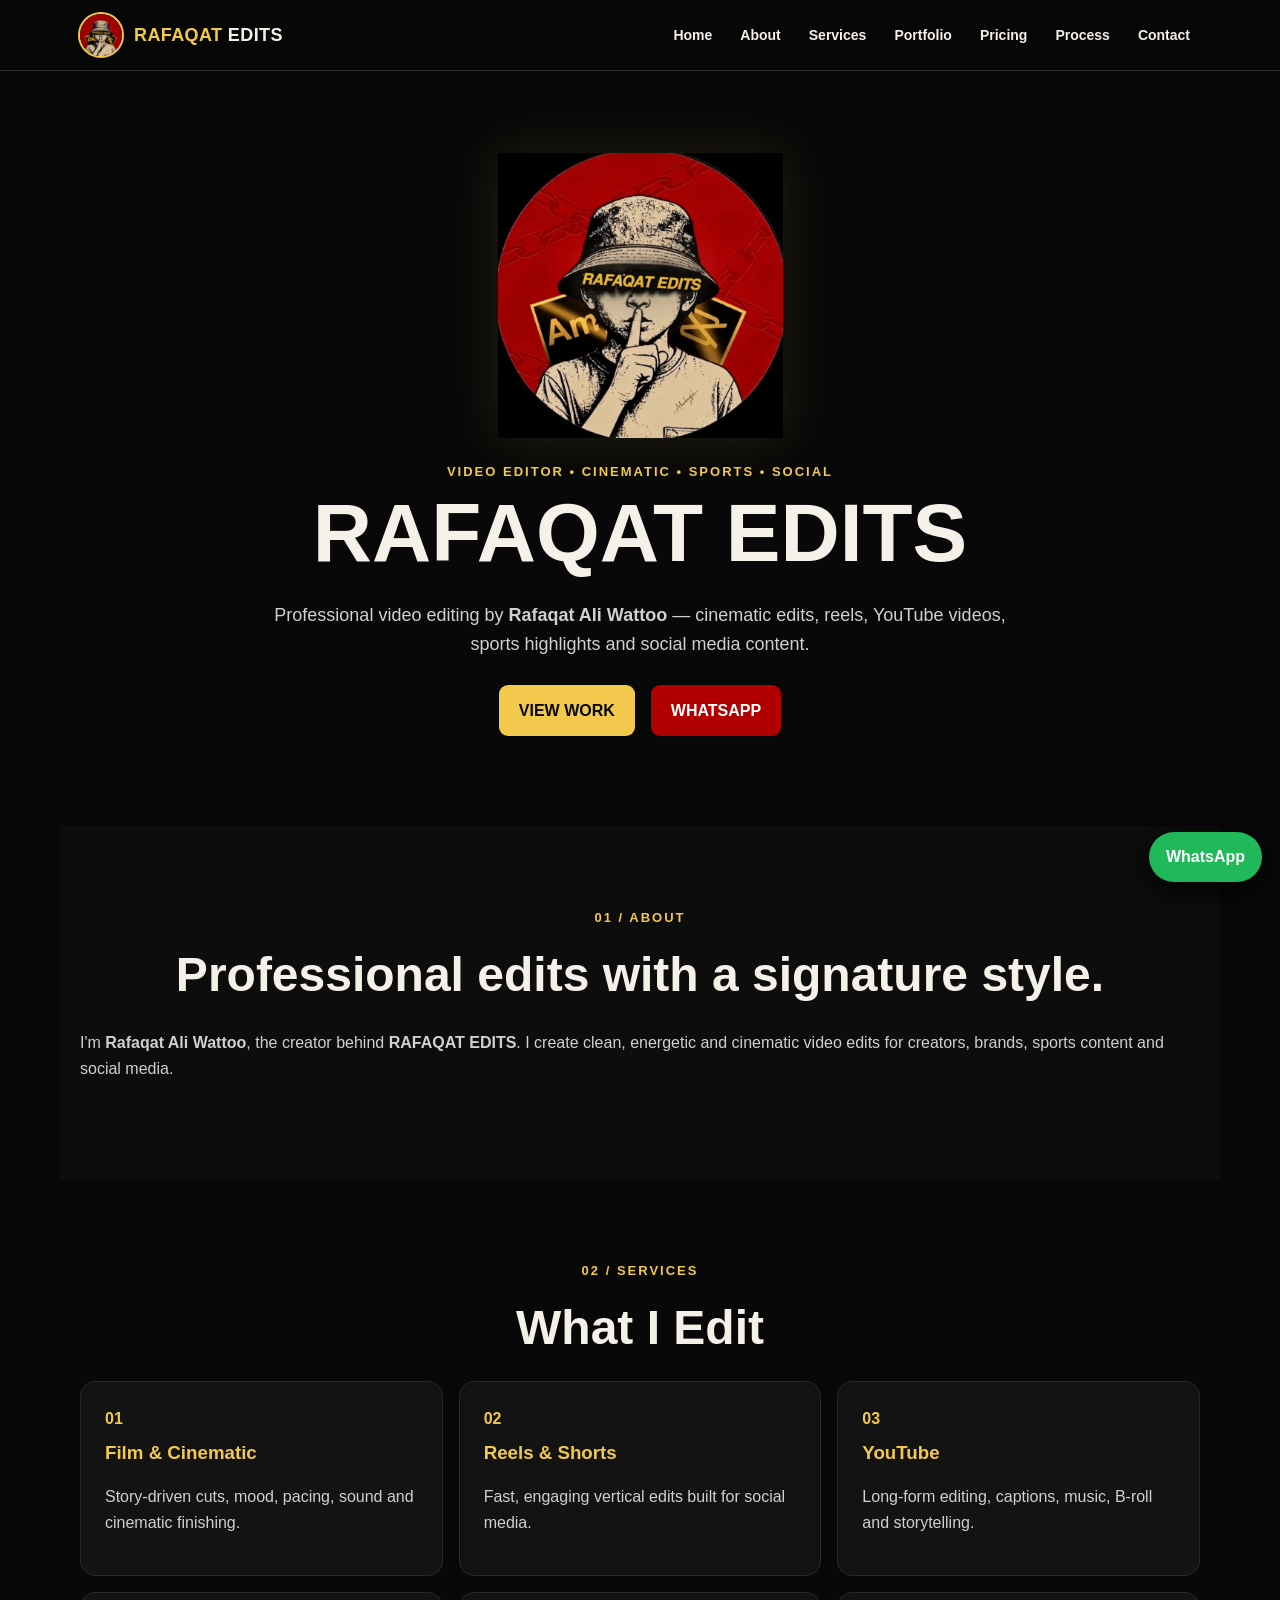
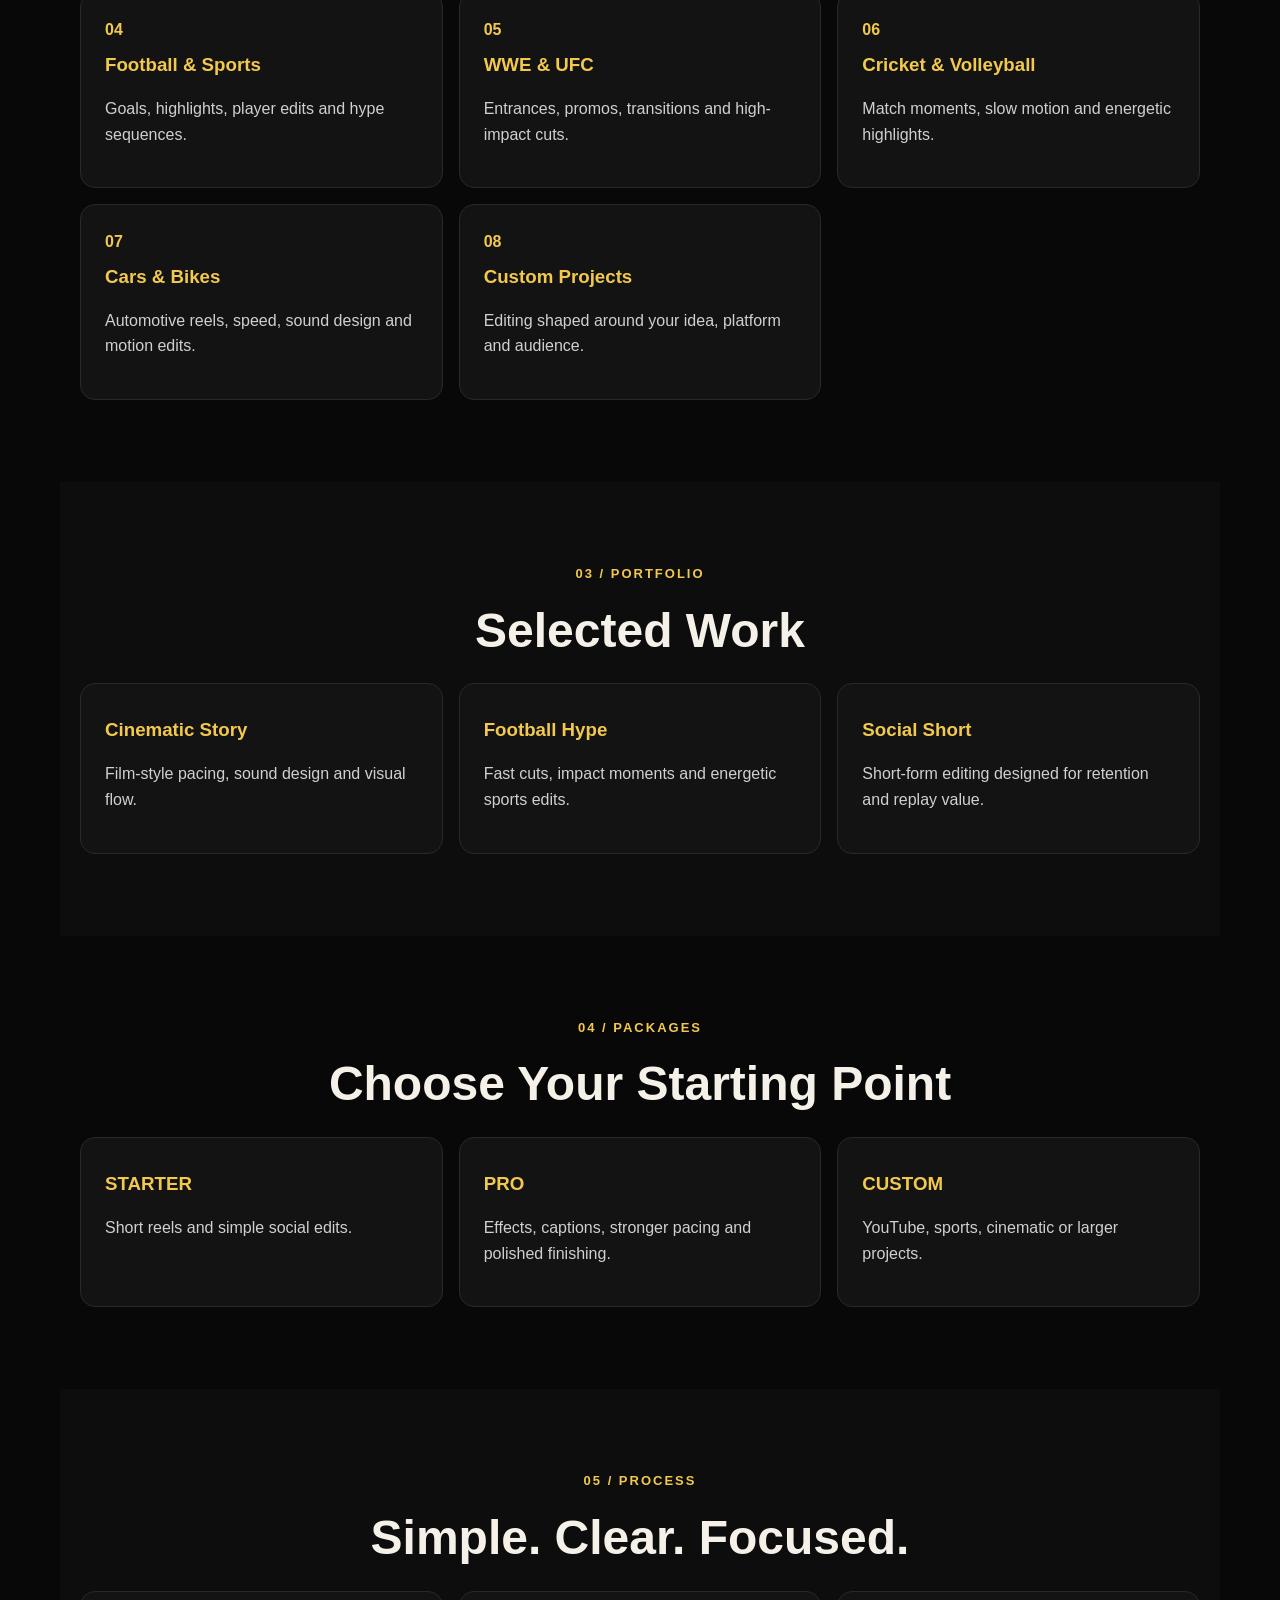
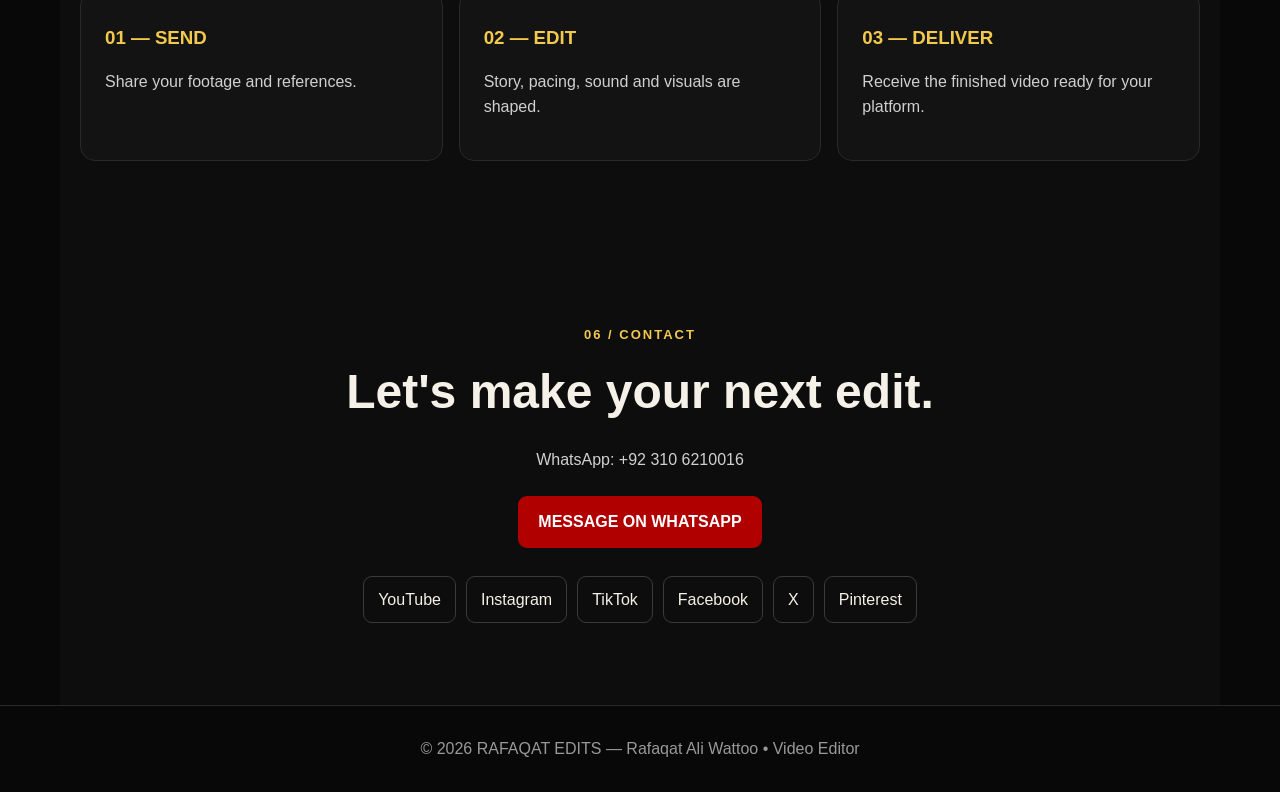
==== commit 5bfe07ab: "Add files via upload" ====
--- a/index.html
+++ b/index.html
@@ -11,29 +11,29 @@
 *{box-sizing:border-box}html{scroll-behavior:smooth}body{margin:0;background:var(--bg);color:var(--cream);font-family:Arial,Helvetica,sans-serif;line-height:1.6}a{text-decoration:none;color:inherit}
 header{position:sticky;top:0;z-index:50;background:rgba(8,8,8,.96);backdrop-filter:blur(10px);border-bottom:1px solid var(--line)}
 .header{max-width:1160px;margin:auto;padding:12px 18px;min-height:70px;display:flex;align-items:center;justify-content:space-between;gap:15px}
-.brand{display:flex;align-items:center;gap:10px;font-weight:900;font-size:18px;letter-spacing:.4px}.brand-mark{width:46px;height:46px;border-radius:50%;display:grid;place-items:center;background:linear-gradient(145deg,#d20b0b,#680000);border:2px solid #f2c94c;color:#f2c94c;font-weight:900;font-size:13px}.brand b{color:var(--gold)}
+.brand{display:flex;align-items:center;gap:10px;font-weight:900;font-size:18px;letter-spacing:.4px}.brand-mark{width:46px;height:46px;border-radius:50%;display:grid;place-items:center;background:linear-gradient(145deg,#d20b0b,#680000);border:2px solid #f2c94c;color:#f2c94c;font-weight:900;font-size:13px}.brand-img{width:46px;height:46px;border-radius:50%;object-fit:cover;border:2px solid #f2c94c}.brand b{color:var(--gold)}
 nav{display:flex;gap:4px;align-items:center}nav a{padding:10px 12px;font-weight:700;font-size:14px;border-radius:8px}nav a:hover{background:#1c1c1c;color:var(--gold)}
 .menu{display:none;border:0;background:none;color:var(--gold);font-size:31px;cursor:pointer}
-main{max-width:1160px;margin:auto}section{padding:82px 20px}.hero{min-height:82vh;display:flex;flex-direction:column;justify-content:center;align-items:center;text-align:center}.badge{color:var(--gold);font-size:13px;font-weight:900;letter-spacing:2px}.hero-logo{width:150px;height:150px;border-radius:50%;display:grid;place-items:center;background:radial-gradient(circle at 35% 30%,#dc1717,#730000 70%);border:4px solid var(--gold);box-shadow:0 0 50px rgba(242,201,76,.13);font-weight:900;color:var(--gold);font-size:18px;letter-spacing:1px;margin-bottom:24px}
+main{max-width:1160px;margin:auto}section{padding:82px 20px}.hero{min-height:82vh;display:flex;flex-direction:column;justify-content:center;align-items:center;text-align:center}.hero-logo-img{width:285px;height:285px;object-fit:contain;margin-bottom:24px;filter:drop-shadow(0 0 25px rgba(242,201,76,.12))}.badge{color:var(--gold);font-size:13px;font-weight:900;letter-spacing:2px}.hero-logo{width:150px;height:150px;border-radius:50%;display:grid;place-items:center;background:radial-gradient(circle at 35% 30%,#dc1717,#730000 70%);border:4px solid var(--gold);box-shadow:0 0 50px rgba(242,201,76,.13);font-weight:900;color:var(--gold);font-size:18px;letter-spacing:1px;margin-bottom:24px}
 h1{font-size:clamp(42px,8vw,82px);line-height:.98;margin:10px 0}h2{font-size:clamp(30px,5vw,48px);margin:8px 0 14px}h3{color:var(--gold);margin:7px 0}p{color:#d0d0d0}.lead{max-width:760px;font-size:18px}
 .btn{display:inline-block;margin:8px;padding:13px 20px;border-radius:9px;background:var(--gold);color:#080808;font-weight:900}.btn.red{background:var(--red);color:#fff}.center{text-align:center}.dark{background:#0d0d0d}
 .grid{display:grid;grid-template-columns:repeat(3,1fr);gap:16px}.card{background:var(--panel);border:1px solid var(--line);border-radius:15px;padding:24px}.num{color:var(--gold);font-weight:900}
 .socials{display:flex;justify-content:center;flex-wrap:wrap;gap:10px;margin-top:20px}.socials a{border:1px solid #3a3a3a;border-radius:9px;padding:10px 14px}
 .wa{position:fixed;right:18px;bottom:18px;z-index:60;background:#20b858;color:white;font-weight:900;padding:12px 17px;border-radius:999px;box-shadow:0 8px 30px #000}
 footer{border-top:1px solid var(--line);padding:30px 20px;text-align:center;color:#999}
-@media(max-width:760px){.menu{display:block}nav{display:none;position:absolute;left:12px;right:12px;top:70px;background:#111;border:1px solid #333;border-radius:13px;padding:8px;box-shadow:0 18px 45px #000}nav.open{display:flex;flex-direction:column;align-items:stretch}nav a{padding:13px 15px;border-bottom:1px solid #252525}.grid{grid-template-columns:1fr}.hero{min-height:76vh}section{padding:62px 18px}}
+@media(max-width:760px){.hero-logo-img{width:235px;height:235px}.menu{display:block}nav{display:none;position:absolute;left:12px;right:12px;top:70px;background:#111;border:1px solid #333;border-radius:13px;padding:8px;box-shadow:0 18px 45px #000}nav.open{display:flex;flex-direction:column;align-items:stretch}nav a{padding:13px 15px;border-bottom:1px solid #252525}.grid{grid-template-columns:1fr}.hero{min-height:76vh}section{padding:62px 18px}}
 </style>
 </head>
 <body>
 <header><div class="header">
-<a class="brand" href="#home"><span class="brand-mark">RE</span><span><b>RAFAQAT</b> EDITS</span></a>
+<a class="brand" href="#home"><img class="brand-img" src="logo.png" alt="RAFAQAT EDITS"><span><b>RAFAQAT</b> EDITS</span></a>
 <button class="menu" id="menu" aria-label="Open menu" aria-expanded="false">☰</button>
 <nav id="nav"><a href="#home">Home</a><a href="#about">About</a><a href="#services">Services</a><a href="#portfolio">Portfolio</a><a href="#pricing">Pricing</a><a href="#process">Process</a><a href="#contact">Contact</a></nav>
 </div></header>
 
 <main>
 <section id="home" class="hero">
-<div class="hero-logo">RAFAQAT<br>EDITS</div>
+<img class="hero-logo-img" src="hero-logo.png" alt="RAFAQAT EDITS">
 <div class="badge">VIDEO EDITOR • CINEMATIC • SPORTS • SOCIAL</div>
 <h1>RAFAQAT EDITS</h1>
 <p class="lead">Professional video editing by <b>Rafaqat Ali Wattoo</b> — cinematic edits, reels, YouTube videos, sports highlights and social media content.</p>
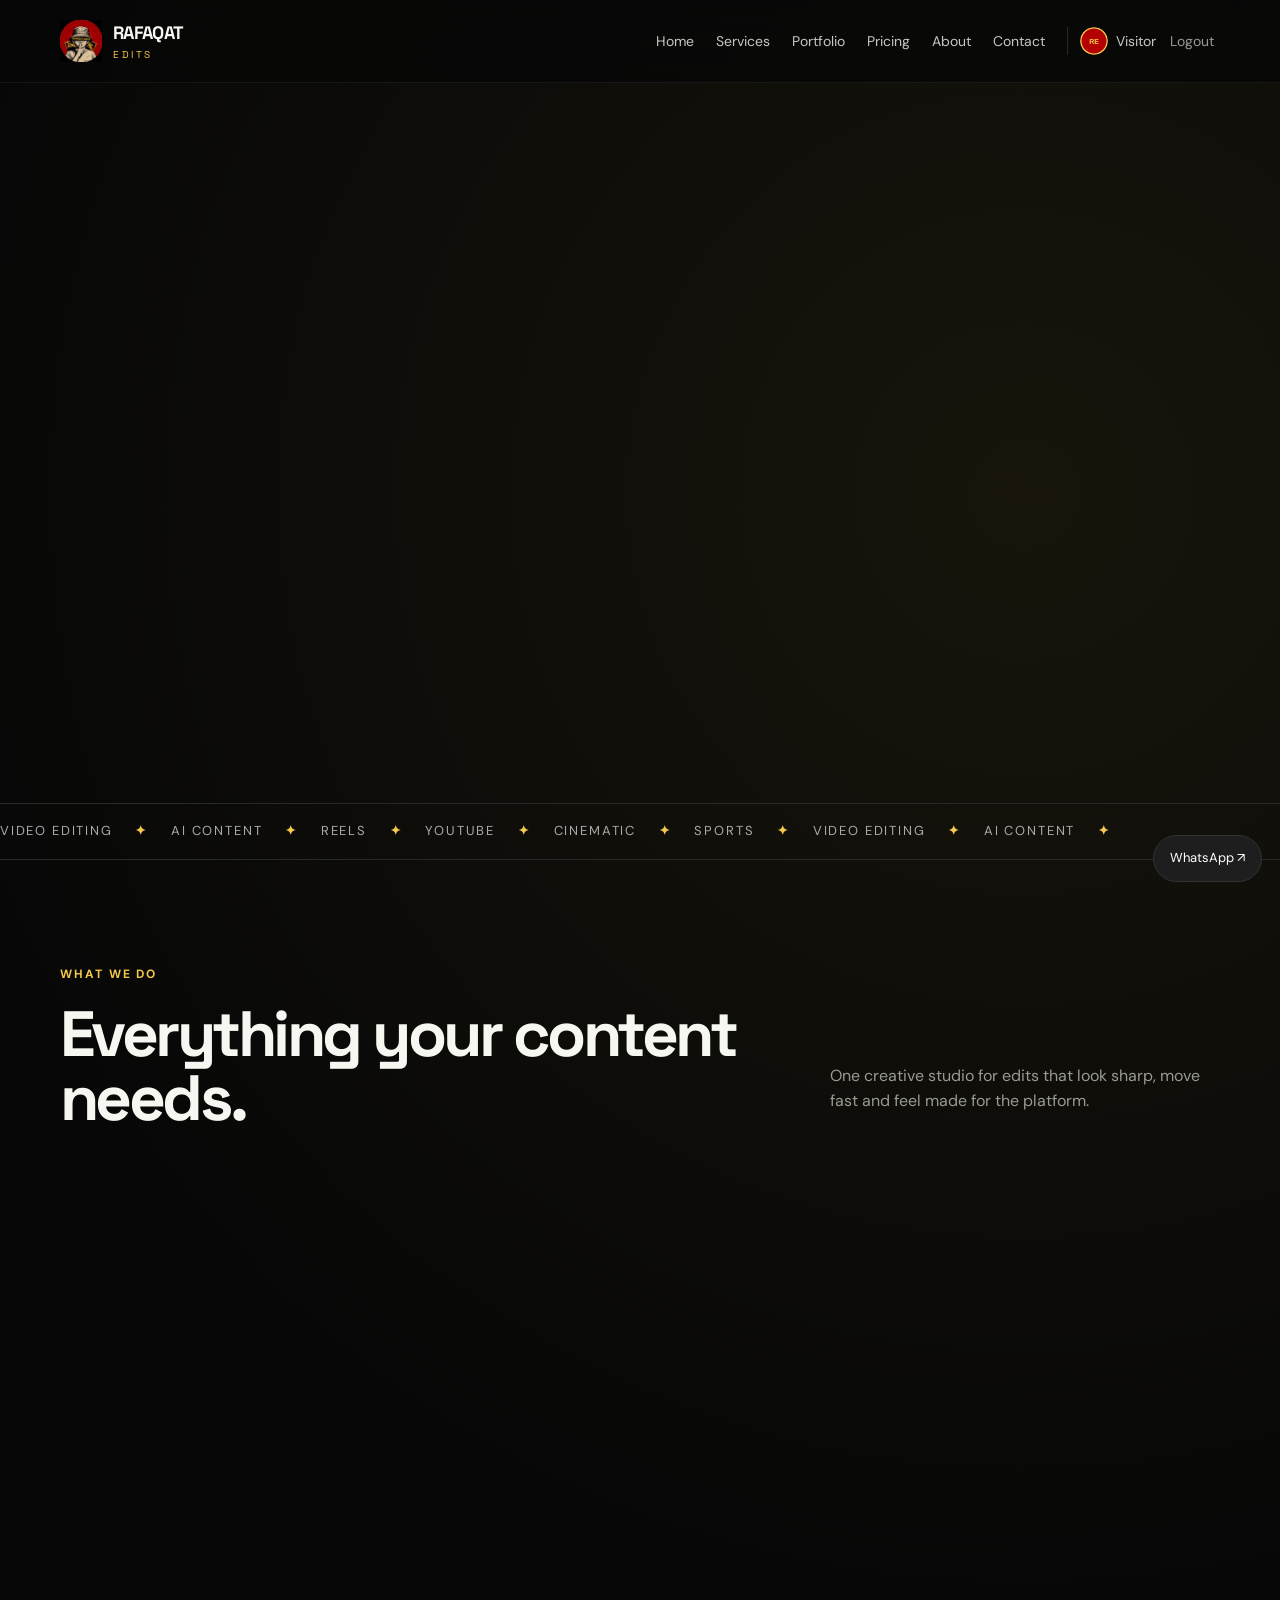
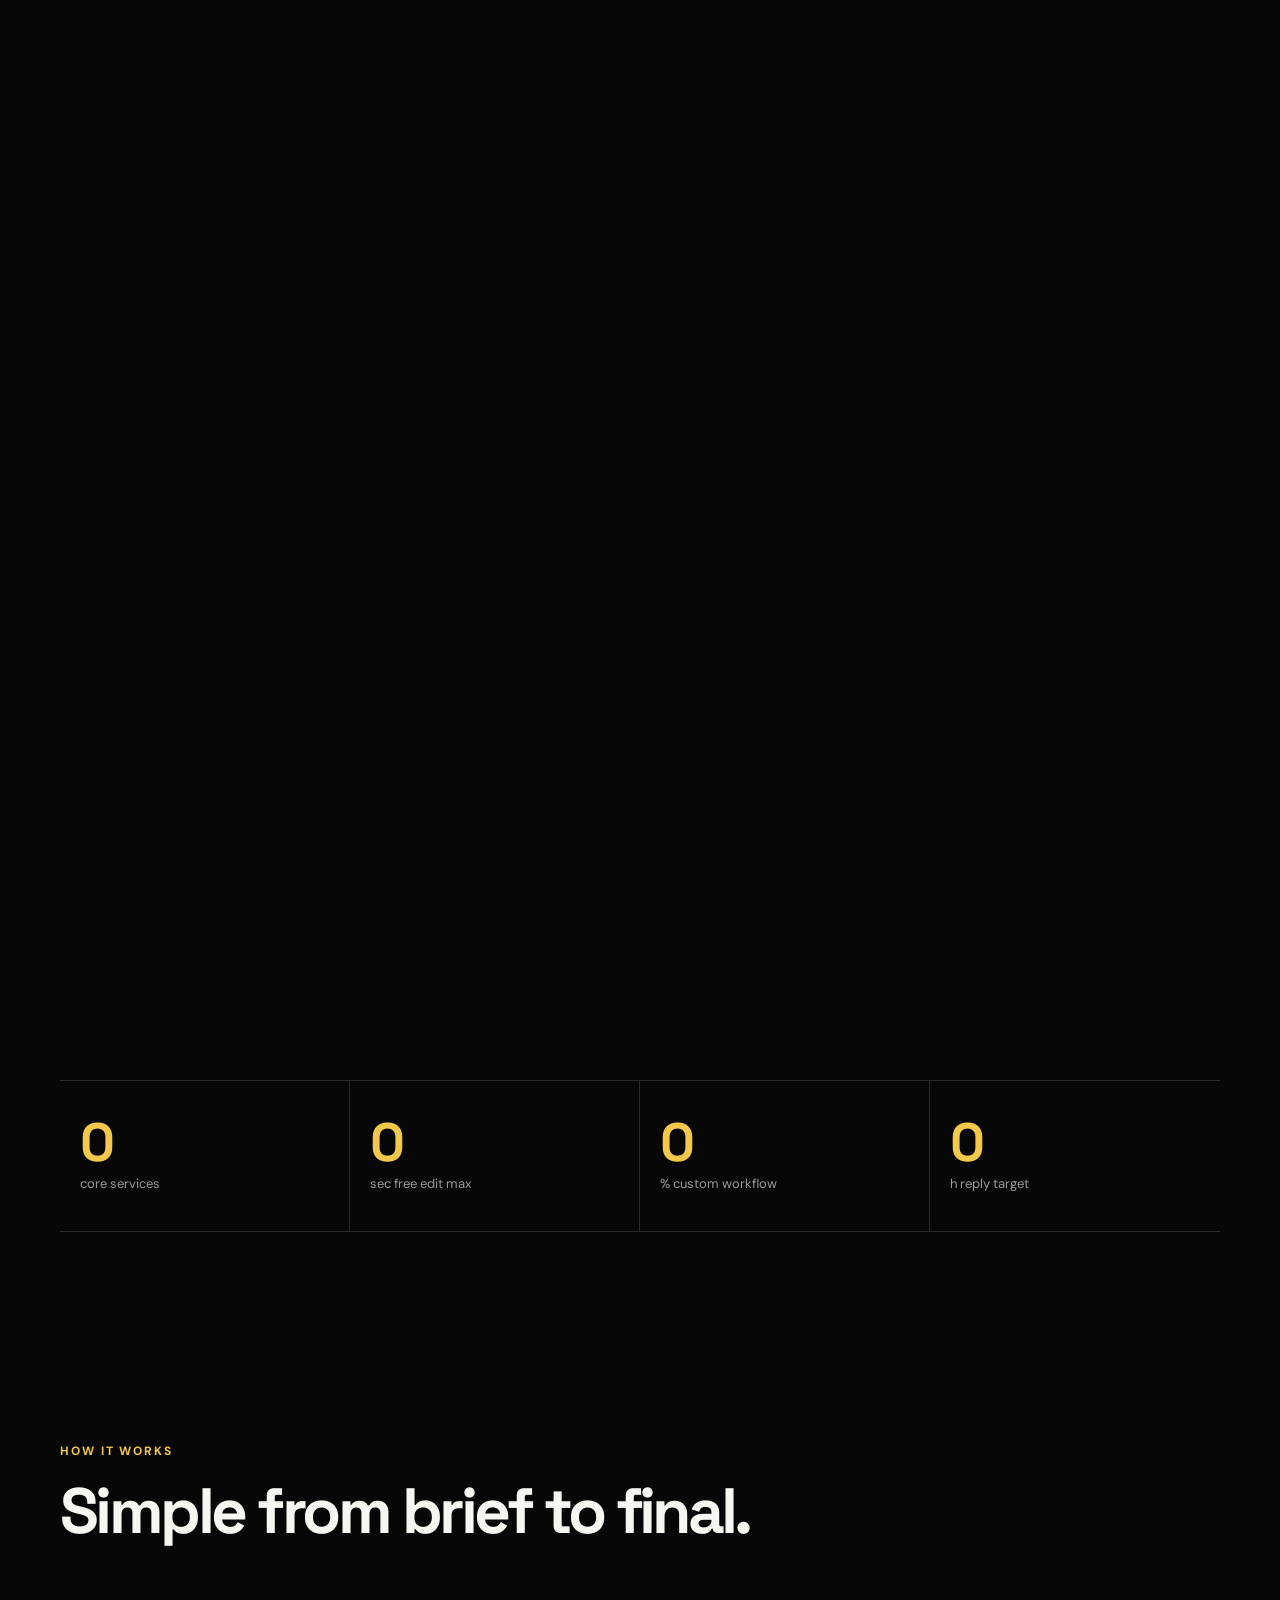
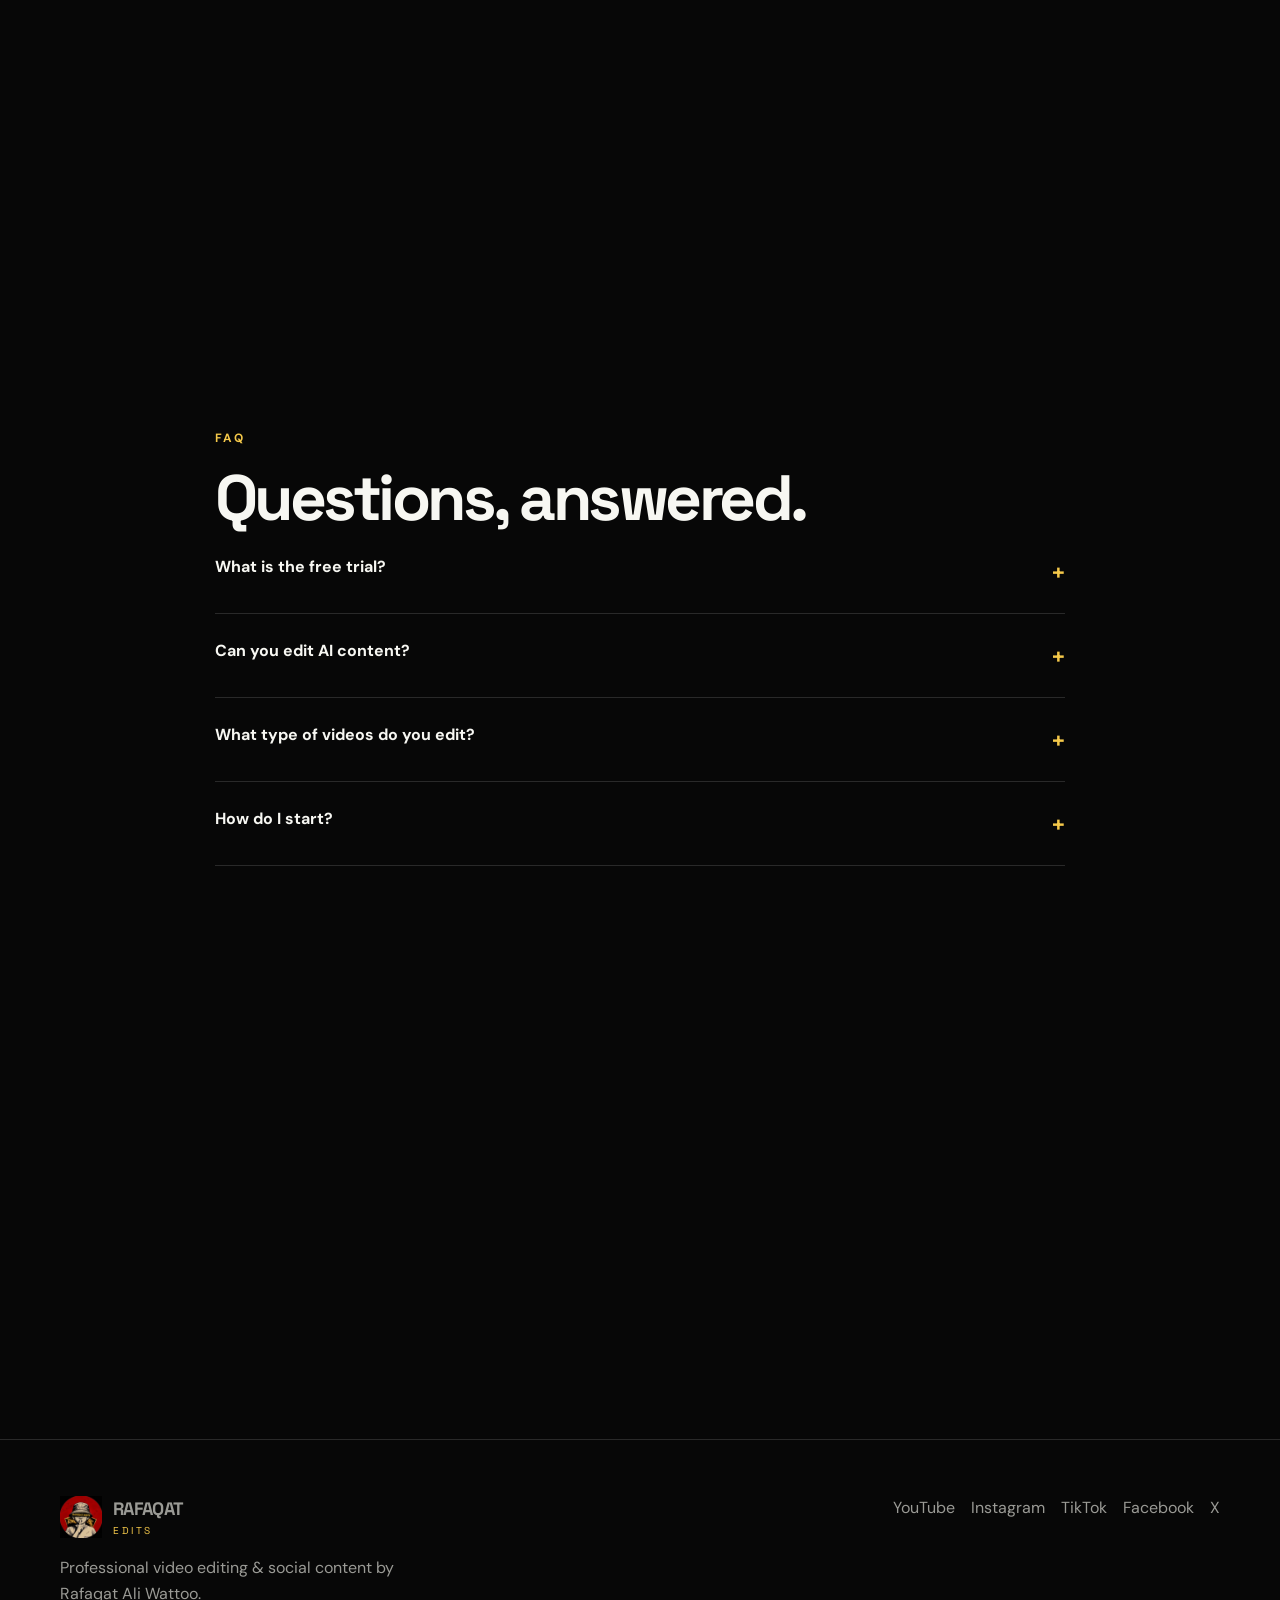
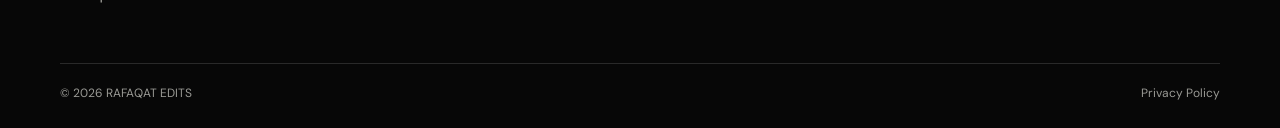
==== commit 3e621b82: "Add files via upload" ====
--- a/index.html
+++ b/index.html
@@ -1,84 +1,16 @@
-<!doctype html>
-<html lang="en">
-<head>
-<meta charset="utf-8">
-<meta name="viewport" content="width=device-width,initial-scale=1">
-<title>RAFAQAT EDITS — Professional Video Editor</title>
-<meta name="description" content="RAFAQAT EDITS by Rafaqat Ali Wattoo — professional cinematic, sports, reels, YouTube and social media video editing.">
-<meta name="theme-color" content="#090909">
-<style>
-:root{--bg:#080808;--panel:#131313;--line:#292929;--gold:#f2c94c;--red:#b00000;--cream:#f5f1e8;--muted:#b5b5b5}
-*{box-sizing:border-box}html{scroll-behavior:smooth}body{margin:0;background:var(--bg);color:var(--cream);font-family:Arial,Helvetica,sans-serif;line-height:1.6}a{text-decoration:none;color:inherit}
-header{position:sticky;top:0;z-index:50;background:rgba(8,8,8,.96);backdrop-filter:blur(10px);border-bottom:1px solid var(--line)}
-.header{max-width:1160px;margin:auto;padding:12px 18px;min-height:70px;display:flex;align-items:center;justify-content:space-between;gap:15px}
-.brand{display:flex;align-items:center;gap:10px;font-weight:900;font-size:18px;letter-spacing:.4px}.brand-mark{width:46px;height:46px;border-radius:50%;display:grid;place-items:center;background:linear-gradient(145deg,#d20b0b,#680000);border:2px solid #f2c94c;color:#f2c94c;font-weight:900;font-size:13px}.brand-img{width:46px;height:46px;border-radius:50%;object-fit:cover;border:2px solid #f2c94c}.brand b{color:var(--gold)}
-nav{display:flex;gap:4px;align-items:center}nav a{padding:10px 12px;font-weight:700;font-size:14px;border-radius:8px}nav a:hover{background:#1c1c1c;color:var(--gold)}
-.menu{display:none;border:0;background:none;color:var(--gold);font-size:31px;cursor:pointer}
-main{max-width:1160px;margin:auto}section{padding:82px 20px}.hero{min-height:82vh;display:flex;flex-direction:column;justify-content:center;align-items:center;text-align:center}.hero-logo-img{width:285px;height:285px;object-fit:contain;margin-bottom:24px;filter:drop-shadow(0 0 25px rgba(242,201,76,.12))}.badge{color:var(--gold);font-size:13px;font-weight:900;letter-spacing:2px}.hero-logo{width:150px;height:150px;border-radius:50%;display:grid;place-items:center;background:radial-gradient(circle at 35% 30%,#dc1717,#730000 70%);border:4px solid var(--gold);box-shadow:0 0 50px rgba(242,201,76,.13);font-weight:900;color:var(--gold);font-size:18px;letter-spacing:1px;margin-bottom:24px}
-h1{font-size:clamp(42px,8vw,82px);line-height:.98;margin:10px 0}h2{font-size:clamp(30px,5vw,48px);margin:8px 0 14px}h3{color:var(--gold);margin:7px 0}p{color:#d0d0d0}.lead{max-width:760px;font-size:18px}
-.btn{display:inline-block;margin:8px;padding:13px 20px;border-radius:9px;background:var(--gold);color:#080808;font-weight:900}.btn.red{background:var(--red);color:#fff}.center{text-align:center}.dark{background:#0d0d0d}
-.grid{display:grid;grid-template-columns:repeat(3,1fr);gap:16px}.card{background:var(--panel);border:1px solid var(--line);border-radius:15px;padding:24px}.num{color:var(--gold);font-weight:900}
-.socials{display:flex;justify-content:center;flex-wrap:wrap;gap:10px;margin-top:20px}.socials a{border:1px solid #3a3a3a;border-radius:9px;padding:10px 14px}
-.wa{position:fixed;right:18px;bottom:18px;z-index:60;background:#20b858;color:white;font-weight:900;padding:12px 17px;border-radius:999px;box-shadow:0 8px 30px #000}
-footer{border-top:1px solid var(--line);padding:30px 20px;text-align:center;color:#999}
-@media(max-width:760px){.hero-logo-img{width:235px;height:235px}.menu{display:block}nav{display:none;position:absolute;left:12px;right:12px;top:70px;background:#111;border:1px solid #333;border-radius:13px;padding:8px;box-shadow:0 18px 45px #000}nav.open{display:flex;flex-direction:column;align-items:stretch}nav a{padding:13px 15px;border-bottom:1px solid #252525}.grid{grid-template-columns:1fr}.hero{min-height:76vh}section{padding:62px 18px}}
-</style>
-</head>
-<body>
-<header><div class="header">
-<a class="brand" href="#home"><img class="brand-img" src="logo.png" alt="RAFAQAT EDITS"><span><b>RAFAQAT</b> EDITS</span></a>
-<button class="menu" id="menu" aria-label="Open menu" aria-expanded="false">☰</button>
-<nav id="nav"><a href="#home">Home</a><a href="#about">About</a><a href="#services">Services</a><a href="#portfolio">Portfolio</a><a href="#pricing">Pricing</a><a href="#process">Process</a><a href="#contact">Contact</a></nav>
-</div></header>
-
+<!doctype html><html lang="en"><head><meta charset="utf-8"><meta name="viewport" content="width=device-width,initial-scale=1"><meta name="theme-color" content="#070707"><meta name="description" content="RAFAQAT EDITS — professional video editing, AI-assisted content and social media edits by Rafaqat Ali Wattoo."><meta property="og:title" content="RAFAQAT EDITS — Video Editing Studio"><meta property="og:description" content="Professional video editing and AI-assisted social content."><meta property="og:image" content="og-image.jpg"><link rel="icon" href="favicon.svg"><link rel="stylesheet" href="style.css"><title>RAFAQAT EDITS — Video Editing Studio</title></head><body data-page="home">
+<header class="site-header"><div class="container nav"><a class="brand" href="index.html"><img src="logo.png" alt="RAFAQAT EDITS"><span><strong>RAFAQAT</strong><em>EDITS</em></span></a><nav class="nav-links" id="siteNav"><a href="index.html">Home</a><a href="services.html">Services</a><a href="portfolio.html">Portfolio</a><a href="pricing.html">Pricing</a><a href="about.html">About</a><a href="contact.html">Contact</a><span class="userbox"><img class="js-user-photo" src="favicon.svg" alt=""><span class="js-user-name">Visitor</span><button class="logout js-logout">Logout</button></span></nav><button class="menu-toggle" id="menuToggle" aria-label="Open menu"><span></span><span></span></button></div></header>
 <main>
-<section id="home" class="hero">
-<img class="hero-logo-img" src="hero-logo.png" alt="RAFAQAT EDITS">
-<div class="badge">VIDEO EDITOR • CINEMATIC • SPORTS • SOCIAL</div>
-<h1>RAFAQAT EDITS</h1>
-<p class="lead">Professional video editing by <b>Rafaqat Ali Wattoo</b> — cinematic edits, reels, YouTube videos, sports highlights and social media content.</p>
-<div><a class="btn" href="#portfolio">VIEW WORK</a><a class="btn red" href="https://wa.me/923106210016">WHATSAPP</a></div>
-</section>
-
-<section id="about" class="dark"><div class="center"><div class="badge">01 / ABOUT</div><h2>Professional edits with a signature style.</h2></div><p>I'm <b>Rafaqat Ali Wattoo</b>, the creator behind <b>RAFAQAT EDITS</b>. I create clean, energetic and cinematic video edits for creators, brands, sports content and social media.</p></section>
-
-<section id="services"><div class="center"><div class="badge">02 / SERVICES</div><h2>What I Edit</h2></div><div class="grid">
-<div class="card"><div class="num">01</div><h3>Film & Cinematic</h3><p>Story-driven cuts, mood, pacing, sound and cinematic finishing.</p></div>
-<div class="card"><div class="num">02</div><h3>Reels & Shorts</h3><p>Fast, engaging vertical edits built for social media.</p></div>
-<div class="card"><div class="num">03</div><h3>YouTube</h3><p>Long-form editing, captions, music, B-roll and storytelling.</p></div>
-<div class="card"><div class="num">04</div><h3>Football & Sports</h3><p>Goals, highlights, player edits and hype sequences.</p></div>
-<div class="card"><div class="num">05</div><h3>WWE & UFC</h3><p>Entrances, promos, transitions and high-impact cuts.</p></div>
-<div class="card"><div class="num">06</div><h3>Cricket & Volleyball</h3><p>Match moments, slow motion and energetic highlights.</p></div>
-<div class="card"><div class="num">07</div><h3>Cars & Bikes</h3><p>Automotive reels, speed, sound design and motion edits.</p></div>
-<div class="card"><div class="num">08</div><h3>Custom Projects</h3><p>Editing shaped around your idea, platform and audience.</p></div>
-</div></section>
-
-<section id="portfolio" class="dark"><div class="center"><div class="badge">03 / PORTFOLIO</div><h2>Selected Work</h2></div><div class="grid">
-<div class="card"><h3>Cinematic Story</h3><p>Film-style pacing, sound design and visual flow.</p></div>
-<div class="card"><h3>Football Hype</h3><p>Fast cuts, impact moments and energetic sports edits.</p></div>
-<div class="card"><h3>Social Short</h3><p>Short-form editing designed for retention and replay value.</p></div>
-</div></section>
-
-<section id="pricing"><div class="center"><div class="badge">04 / PACKAGES</div><h2>Choose Your Starting Point</h2></div><div class="grid">
-<div class="card"><h3>STARTER</h3><p>Short reels and simple social edits.</p></div><div class="card"><h3>PRO</h3><p>Effects, captions, stronger pacing and polished finishing.</p></div><div class="card"><h3>CUSTOM</h3><p>YouTube, sports, cinematic or larger projects.</p></div>
-</div></section>
-
-<section id="process" class="dark"><div class="center"><div class="badge">05 / PROCESS</div><h2>Simple. Clear. Focused.</h2></div><div class="grid">
-<div class="card"><h3>01 — SEND</h3><p>Share your footage and references.</p></div><div class="card"><h3>02 — EDIT</h3><p>Story, pacing, sound and visuals are shaped.</p></div><div class="card"><h3>03 — DELIVER</h3><p>Receive the finished video ready for your platform.</p></div>
-</div></section>
-
-<section id="contact" class="dark"><div class="center"><div class="badge">06 / CONTACT</div><h2>Let's make your next edit.</h2><p>WhatsApp: +92 310 6210016</p><a class="btn red" href="https://wa.me/923106210016">MESSAGE ON WHATSAPP</a><div class="socials">
-<a href="https://www.youtube.com/@rafaqateditsofficial">YouTube</a><a href="https://www.instagram.com/rafaqateditsofficial/">Instagram</a><a href="https://www.tiktok.com/@rafaqateditsofficial">TikTok</a><a href="https://www.facebook.com/share/1JtcE6HSWx/">Facebook</a><a href="https://x.com/rafaqatedits">X</a><a href="https://www.pinterest.com/rafaqatalilifek12/">Pinterest</a>
-</div></div></section>
+<section class="hero home-hero"><div class="hero-grid container"><div class="reveal"><div class="eyebrow"><i></i> Video Editing Studio · Pakistan</div><h1>YOUR FOOTAGE.<br><span class="gold">OUR EDIT.</span><br><span class="hero-rotator" id="heroRotator">YOUR IMPACT.</span></h1><p class="lead">High-retention reels, cinematic edits, YouTube videos and AI-assisted social content — crafted by <b>Rafaqat Ali Wattoo</b>.</p><div class="actions"><a class="btn" href="portfolio.html">View Work <span>↗</span></a><button class="btn ghost open-trial">Get Free Trial</button></div><div class="mini-proof"><span>●</span> New clients can request one free 15–30 sec edit</div></div><div class="hero-visual reveal"><div class="orbit"></div><div class="hero-logo-card"><img src="hero-logo.png" alt="RAFAQAT EDITS"></div><div class="floating-chip chip-one">AI-assisted ⚡</div><div class="floating-chip chip-two">Reels · Shorts · YouTube</div></div></div></section>
+<section class="ticker"><div>VIDEO EDITING <b>✦</b> AI CONTENT <b>✦</b> REELS <b>✦</b> YOUTUBE <b>✦</b> CINEMATIC <b>✦</b> SPORTS <b>✦</b> VIDEO EDITING <b>✦</b> AI CONTENT <b>✦</b></div></section>
+<section class="section"><div class="container"><div class="section-head"><div><div class="eyebrow">What we do</div><h2>Everything your content needs.</h2></div><p>One creative studio for edits that look sharp, move fast and feel made for the platform.</p></div><div class="service-grid"><article class="service-card reveal"><span class="service-icon">01</span><h3>Reels & Shorts</h3><p>Fast hooks, captions, beat cuts and retention-focused vertical edits.</p><a href="services.html">Explore ↗</a></article><article class="service-card reveal"><span class="service-icon">02</span><h3>YouTube Editing</h3><p>Long-form storytelling, B-roll, pacing, subtitles and clean sound design.</p><a href="services.html">Explore ↗</a></article><article class="service-card reveal"><span class="service-icon">03</span><h3>Cinematic Edits</h3><p>Color, atmosphere, transitions and sound that give footage a premium finish.</p><a href="services.html">Explore ↗</a></article><article class="service-card reveal"><span class="service-icon">04</span><h3>Sports Content</h3><p>Football, cricket, WWE, UFC, racing and hype edits built for impact.</p><a href="services.html">Explore ↗</a></article><article class="service-card reveal"><span class="service-icon">05</span><h3>AI Content</h3><p>AI-assisted scripts, captions, graphics and short-form concepts with human polish.</p><a href="services.html">Explore ↗</a></article><article class="service-card reveal"><span class="service-icon">06</span><h3>Thumbnails</h3><p>Scroll-stopping YouTube and social thumbnails with clear visual hierarchy.</p><a href="services.html">Explore ↗</a></article></div></div></section>
+<section class="section ai-panel"><div class="container"><div class="ai-wrap reveal"><div><div class="eyebrow">AI + Human</div><h2>Speed from AI.<br><span class="gold">Taste from a human.</span></h2><p>Use AI where it saves time — ideas, captions, hooks and production support — then finish every piece with human editing judgment.</p><button class="btn ghost open-trial">Try a Free Edit</button></div><div class="ai-stack"><div class="ai-line"><span>01</span><b>Hook</b><em>AI-assisted ideas</em></div><div class="ai-line"><span>02</span><b>Edit</b><em>Human pacing + story</em></div><div class="ai-line"><span>03</span><b>Polish</b><em>Color + sound + captions</em></div><div class="ai-line"><span>04</span><b>Deliver</b><em>Platform-ready export</em></div></div></div></div></section>
+<section class="section"><div class="container"><div class="stats"><div><strong data-target="8">0</strong><span>core services</span></div><div><strong data-target="30">0</strong><span>sec free edit max</span></div><div><strong data-target="100">0</strong><span>% custom workflow</span></div><div><strong data-target="24">0</strong><span>h reply target</span></div></div></div></section>
+<section class="section"><div class="container"><div class="section-head"><div><div class="eyebrow">How it works</div><h2>Simple from brief to final.</h2></div></div><div class="steps"><div class="step reveal"><b>01</b><h3>Send</h3><p>Share footage, reference and platform.</p></div><div class="step reveal"><b>02</b><h3>Shape</h3><p>Story, pacing, captions and sound.</p></div><div class="step reveal"><b>03</b><h3>Review</h3><p>Give feedback and refine the cut.</p></div><div class="step reveal"><b>04</b><h3>Publish</h3><p>Receive a clean final export.</p></div></div></div></section>
+<section class="section faq-section"><div class="container narrow"><div class="eyebrow">FAQ</div><h2>Questions, answered.</h2><div class="faq"><button>What is the free trial? <span>+</span></button><p>New clients can request one free 15–30 second edit, depending on footage and project fit.</p></div><div class="faq"><button>Can you edit AI content? <span>+</span></button><p>Yes. AI can support ideas, scripts, captions and graphics while the final edit is reviewed and polished by a human editor.</p></div><div class="faq"><button>What type of videos do you edit? <span>+</span></button><p>Reels, Shorts, YouTube, cinematic videos, sports edits, thumbnails and custom social content.</p></div><div class="faq"><button>How do I start? <span>+</span></button><p>Use the Free Trial button, send your project details and we will continue the conversation on WhatsApp.</p></div></div></section>
+<section class="section"><div class="container cta reveal"><div><div class="eyebrow">Ready?</div><h2>Give your footage a better second life.</h2></div><button class="btn open-trial">Start Free Trial <span>↗</span></button></div></section>
 </main>
-
-<a class="wa" href="https://wa.me/923106210016">WhatsApp</a>
-<footer>© 2026 RAFAQAT EDITS — Rafaqat Ali Wattoo • Video Editor</footer>
-
-<script>
-const b=document.getElementById('menu'),n=document.getElementById('nav');
-b.addEventListener('click',()=>{const o=n.classList.toggle('open');b.textContent=o?'✕':'☰';b.setAttribute('aria-expanded',o)});
-n.querySelectorAll('a').forEach(a=>a.addEventListener('click',()=>{n.classList.remove('open');b.textContent='☰';b.setAttribute('aria-expanded','false')}));
-</script>
-</body>
-</html>+<div class="modal" id="trialModal"><div class="modal-box"><button class="close trial-close">×</button><div class="eyebrow">Free trial</div><h2>Let's edit something.</h2><p class="muted">One free 15–30 second edit for new clients.</p><form id="trialForm"><div class="form-grid"><div class="field"><label>Name</label><input id="trialName" name="name" required></div><div class="field"><label>WhatsApp</label><input name="whatsapp" placeholder="+92..." required></div><div class="field"><label>Project</label><select name="projectType" required><option value="">Choose</option><option>Reel / Short</option><option>YouTube</option><option>Cinematic</option><option>Sports</option><option>AI Content</option><option>Thumbnail</option><option>Other</option></select></div><div class="field"><label>Video link</label><input name="videoLink" placeholder="Google Drive / Dropbox / etc." required></div><div class="field full"><label>Message</label><textarea name="message" placeholder="Tell us what you want edited..."></textarea></div></div><button class="btn" type="submit">Send Request <span>↗</span></button></form></div></div>
+<a class="float-wa" href="https://wa.me/923106210016" target="_blank" rel="noopener">WhatsApp ↗</a>
+<footer class="footer"><div class="container footer-grid"><div><a class="brand" href="index.html"><img src="logo.png" alt=""><span><strong>RAFAQAT</strong><em>EDITS</em></span></a><p>Professional video editing & social content by Rafaqat Ali Wattoo.</p></div><div class="socials"><a href="https://www.youtube.com/@rafaqateditsofficial">YouTube</a><a href="https://www.instagram.com/rafaqateditsofficial/">Instagram</a><a href="https://www.tiktok.com/@rafaqateditsofficial">TikTok</a><a href="https://www.facebook.com/share/1JtcE6HSWx/">Facebook</a><a href="https://x.com/rafaqatedits">X</a></div></div><div class="container footer-bottom"><span>© 2026 RAFAQAT EDITS</span><a href="privacy-policy.html">Privacy Policy</a></div></footer>
+<script type="module" src="app.js"></script></body></html>
--- a/style.css
+++ b/style.css
@@ -0,0 +1,2 @@
+@import url('https://fonts.googleapis.com/css2?family=DM+Sans:wght@400;500;600;700&family=Space+Grotesk:wght@500;600;700&display=swap');
+:root{--bg:#070707;--panel:#101010;--panel2:#151515;--line:#292929;--text:#f7f7f2;--muted:#9a9a95;--gold:#f4c84a;--gold2:#ffe38a;--radius:28px}*{box-sizing:border-box}html{scroll-behavior:smooth}body{margin:0;background:radial-gradient(circle at 80% 10%,rgba(244,200,74,.07),transparent 25%),var(--bg);color:var(--text);font-family:'DM Sans',sans-serif;line-height:1.6}a{color:inherit;text-decoration:none}button,input,textarea,select{font:inherit}.container{width:min(1160px,calc(100% - 40px));margin:auto}.narrow{max-width:850px}.site-header{position:sticky;top:0;z-index:50;background:rgba(7,7,7,.78);backdrop-filter:blur(18px);border-bottom:1px solid rgba(255,255,255,.06)}.nav{height:82px;display:flex;align-items:center;justify-content:space-between;gap:20px}.brand{display:flex;align-items:center;gap:11px;font-family:'Space Grotesk';letter-spacing:-.04em}.brand img{width:42px;height:42px;object-fit:contain}.brand strong{font-size:18px}.brand em{display:block;color:var(--gold);font-size:10px;font-style:normal;letter-spacing:.25em}.nav-links{display:flex;align-items:center;gap:22px;font-size:14px;color:#c8c8c2}.nav-links>a:hover{color:var(--gold)}.userbox{display:flex;align-items:center;gap:8px;padding-left:12px;border-left:1px solid var(--line)}.userbox img{width:28px;height:28px;border-radius:50%;object-fit:cover}.logout{border:0;background:none;color:var(--muted);cursor:pointer}.menu-toggle{display:none;background:none;border:0;width:44px}.menu-toggle span{display:block;height:2px;background:var(--gold);margin:6px 0}.hero{min-height:720px;display:flex;align-items:center}.hero-grid{display:grid;grid-template-columns:1.15fr .85fr;align-items:center;gap:40px}.eyebrow{color:var(--gold);font-size:12px;font-weight:700;letter-spacing:.16em;text-transform:uppercase;margin-bottom:18px}.eyebrow i{display:inline-block;width:7px;height:7px;background:var(--gold);border-radius:50%;box-shadow:0 0 18px var(--gold);margin-right:8px}.hero h1{font-family:'Space Grotesk';font-size:clamp(54px,8vw,104px);line-height:.88;letter-spacing:-.075em;margin:0 0 28px}.gold{color:var(--gold)}.hero-rotator{display:inline-block;min-width:8ch;transition:opacity .25s,transform .25s}.lead{font-size:19px;color:#b7b7b1;max-width:650px}.actions{display:flex;gap:12px;flex-wrap:wrap;margin:30px 0}.btn{border:1px solid var(--gold);background:var(--gold);color:#080808;padding:14px 20px;border-radius:999px;font-weight:800;cursor:pointer;display:inline-flex;align-items:center;gap:10px}.btn:hover{transform:translateY(-2px);box-shadow:0 12px 30px rgba(244,200,74,.15)}.btn.ghost{background:transparent;color:var(--text)}.mini-proof{color:#8e8e89;font-size:13px}.mini-proof span{color:var(--gold);margin-right:8px}.hero-visual{height:500px;position:relative;display:grid;place-items:center}.hero-logo-card{width:min(390px,80%);aspect-ratio:1;border:1px solid rgba(244,200,74,.35);border-radius:50%;background:radial-gradient(circle,rgba(244,200,74,.13),rgba(255,255,255,.02) 45%,transparent 70%);display:grid;place-items:center;box-shadow:0 0 90px rgba(244,200,74,.08)}.hero-logo-card img{width:65%;filter:drop-shadow(0 0 35px rgba(244,200,74,.15))}.orbit{position:absolute;width:92%;aspect-ratio:1;border:1px dashed rgba(244,200,74,.25);border-radius:50%;animation:spin 22s linear infinite}.floating-chip{position:absolute;padding:10px 14px;border:1px solid var(--line);background:rgba(16,16,16,.9);border-radius:999px;font-size:12px;color:#d9d9d3;box-shadow:0 15px 50px #000}.chip-one{top:18%;right:0}.chip-two{bottom:18%;left:0}@keyframes spin{to{transform:rotate(360deg)}}.ticker{overflow:hidden;border-block:1px solid var(--line);white-space:nowrap;padding:17px 0;color:#aaa;font-size:13px;letter-spacing:.14em}.ticker div{display:inline-block;animation:marquee 22s linear infinite}.ticker b{color:var(--gold);padding:0 18px}@keyframes marquee{to{transform:translateX(-45%)}}.section{padding:105px 0}.section-head{display:flex;justify-content:space-between;gap:40px;align-items:end;margin-bottom:42px}.section-head h2,.section h2{font-family:'Space Grotesk';font-size:clamp(38px,5vw,66px);line-height:1;letter-spacing:-.055em;margin:0}.section-head>p{max-width:390px;color:var(--muted)}.service-grid{display:grid;grid-template-columns:repeat(3,1fr);gap:14px}.service-card{min-height:290px;border:1px solid var(--line);background:linear-gradient(145deg,#111,#0b0b0b);border-radius:var(--radius);padding:28px;display:flex;flex-direction:column;transition:.35s}.service-card:hover{border-color:rgba(244,200,74,.55);transform:translateY(-7px);box-shadow:0 30px 70px rgba(0,0,0,.3)}.service-icon{color:var(--gold);font-size:12px;font-weight:800;letter-spacing:.15em}.service-card h3{font-family:'Space Grotesk';font-size:27px;margin-top:auto}.service-card p{color:var(--muted);margin:0 0 20px}.service-card a{color:var(--gold);font-size:13px}.ai-wrap{border:1px solid var(--line);border-radius:36px;padding:50px;background:linear-gradient(120deg,rgba(244,200,74,.09),#0d0d0d 45%);display:grid;grid-template-columns:1fr 1fr;gap:50px}.ai-wrap h2{font-size:clamp(44px,6vw,72px)}.ai-wrap p{color:var(--muted);max-width:520px}.ai-stack{display:flex;flex-direction:column;gap:10px;justify-content:center}.ai-line{display:grid;grid-template-columns:42px 1fr auto;align-items:center;padding:20px;border:1px solid var(--line);border-radius:18px;background:#0b0b0b}.ai-line span{color:var(--gold);font-size:12px}.ai-line b{font-family:'Space Grotesk';font-size:20px}.ai-line em{color:#8f8f8a;font-style:normal;font-size:13px}.stats{display:grid;grid-template-columns:repeat(4,1fr);border-block:1px solid var(--line)}.stats div{padding:35px 20px;border-right:1px solid var(--line)}.stats div:last-child{border:0}.stats strong{display:block;font-family:'Space Grotesk';font-size:54px;color:var(--gold);line-height:1}.stats span{color:var(--muted);font-size:13px}.steps{display:grid;grid-template-columns:repeat(4,1fr);gap:12px}.step{padding:25px;border-top:1px solid var(--line)}.step b{color:var(--gold);font-size:12px}.step h3{font-family:'Space Grotesk';font-size:25px}.step p{color:var(--muted)}.faq{border-bottom:1px solid var(--line)}.faq button{width:100%;padding:24px 0;background:none;color:var(--text);border:0;text-align:left;font-weight:700;display:flex;justify-content:space-between;cursor:pointer}.faq button span{color:var(--gold);font-size:22px}.faq p{display:none;color:var(--muted);max-width:700px;margin:0 0 20px}.faq.open p{display:block}.faq.open button span{transform:rotate(45deg)}.cta{border:1px solid var(--gold);border-radius:var(--radius);padding:45px;display:flex;justify-content:space-between;align-items:center;background:linear-gradient(100deg,rgba(244,200,74,.08),transparent)}.cta h2{max-width:700px}.float-wa{position:fixed;right:18px;bottom:18px;z-index:40;background:#1e1e1e;border:1px solid #333;color:#fff;padding:12px 16px;border-radius:999px;font-size:13px}.footer{border-top:1px solid var(--line);padding:55px 0 25px;color:var(--muted)}.footer-grid{display:flex;justify-content:space-between;gap:30px}.footer p{max-width:390px}.socials{display:flex;gap:16px;flex-wrap:wrap;align-content:start}.socials a:hover,.footer-bottom a:hover{color:var(--gold)}.footer-bottom{border-top:1px solid var(--line);margin-top:40px;padding-top:20px;display:flex;justify-content:space-between;font-size:12px}.modal{display:none;position:fixed;inset:0;z-index:100;background:rgba(0,0,0,.82);backdrop-filter:blur(8px);padding:20px;overflow:auto}.modal.open{display:grid;place-items:center}.modal-box{width:min(720px,100%);background:#111;border:1px solid var(--line);border-radius:30px;padding:34px;position:relative}.close{position:absolute;right:18px;top:15px;background:none;border:0;color:#fff;font-size:30px;cursor:pointer}.form-grid{display:grid;grid-template-columns:1fr 1fr;gap:15px;margin:25px 0}.field{display:grid;gap:7px}.field.full{grid-column:1/-1}.field label{font-size:12px;color:#aaa}.field input,.field textarea,.field select{background:#090909;border:1px solid var(--line);color:#fff;border-radius:14px;padding:13px;outline:none}.field textarea{min-height:120px;resize:vertical}.field input:focus,.field textarea:focus,.field select:focus{border-color:var(--gold)}.muted{color:var(--muted)}.reveal{opacity:0;transform:translateY(24px);transition:.7s}.reveal.visible{opacity:1;transform:none}@media(max-width:850px){.nav-links{display:none;position:absolute;left:20px;right:20px;top:74px;background:#0c0c0c;border:1px solid var(--line);border-radius:20px;padding:18px;flex-direction:column;align-items:stretch}.nav-links.open{display:flex}.userbox{border-left:0;border-top:1px solid var(--line);padding:12px 0 0}.menu-toggle{display:block}.hero{min-height:auto;padding:80px 0}.hero-grid,.ai-wrap{grid-template-columns:1fr}.hero-visual{height:380px;order:-1}.service-grid{grid-template-columns:1fr 1fr}.steps{grid-template-columns:1fr 1fr}.stats{grid-template-columns:1fr 1fr}.stats div:nth-child(2){border-right:0}.stats div{border-bottom:1px solid var(--line)}.section-head{display:block}.section-head>p{margin-top:20px}.cta{display:block}.cta .btn{margin-top:25px}}@media(max-width:560px){.container{width:min(100% - 28px,1160px)}.nav{height:70px}.hero h1{font-size:54px}.hero-visual{height:300px}.hero-logo-card{width:260px}.chip-one{top:6%;right:0}.chip-two{bottom:8%;left:0}.service-grid,.steps,.stats{grid-template-columns:1fr}.stats div{border-right:0!important}.form-grid{grid-template-columns:1fr}.field.full{grid-column:auto}.footer-grid,.footer-bottom{display:block}.footer-bottom span,.footer-bottom a{display:block;margin-top:10px}.section{padding:75px 0}.ai-wrap{padding:28px}.ai-line{grid-template-columns:34px 1fr}.ai-line em{display:none}}
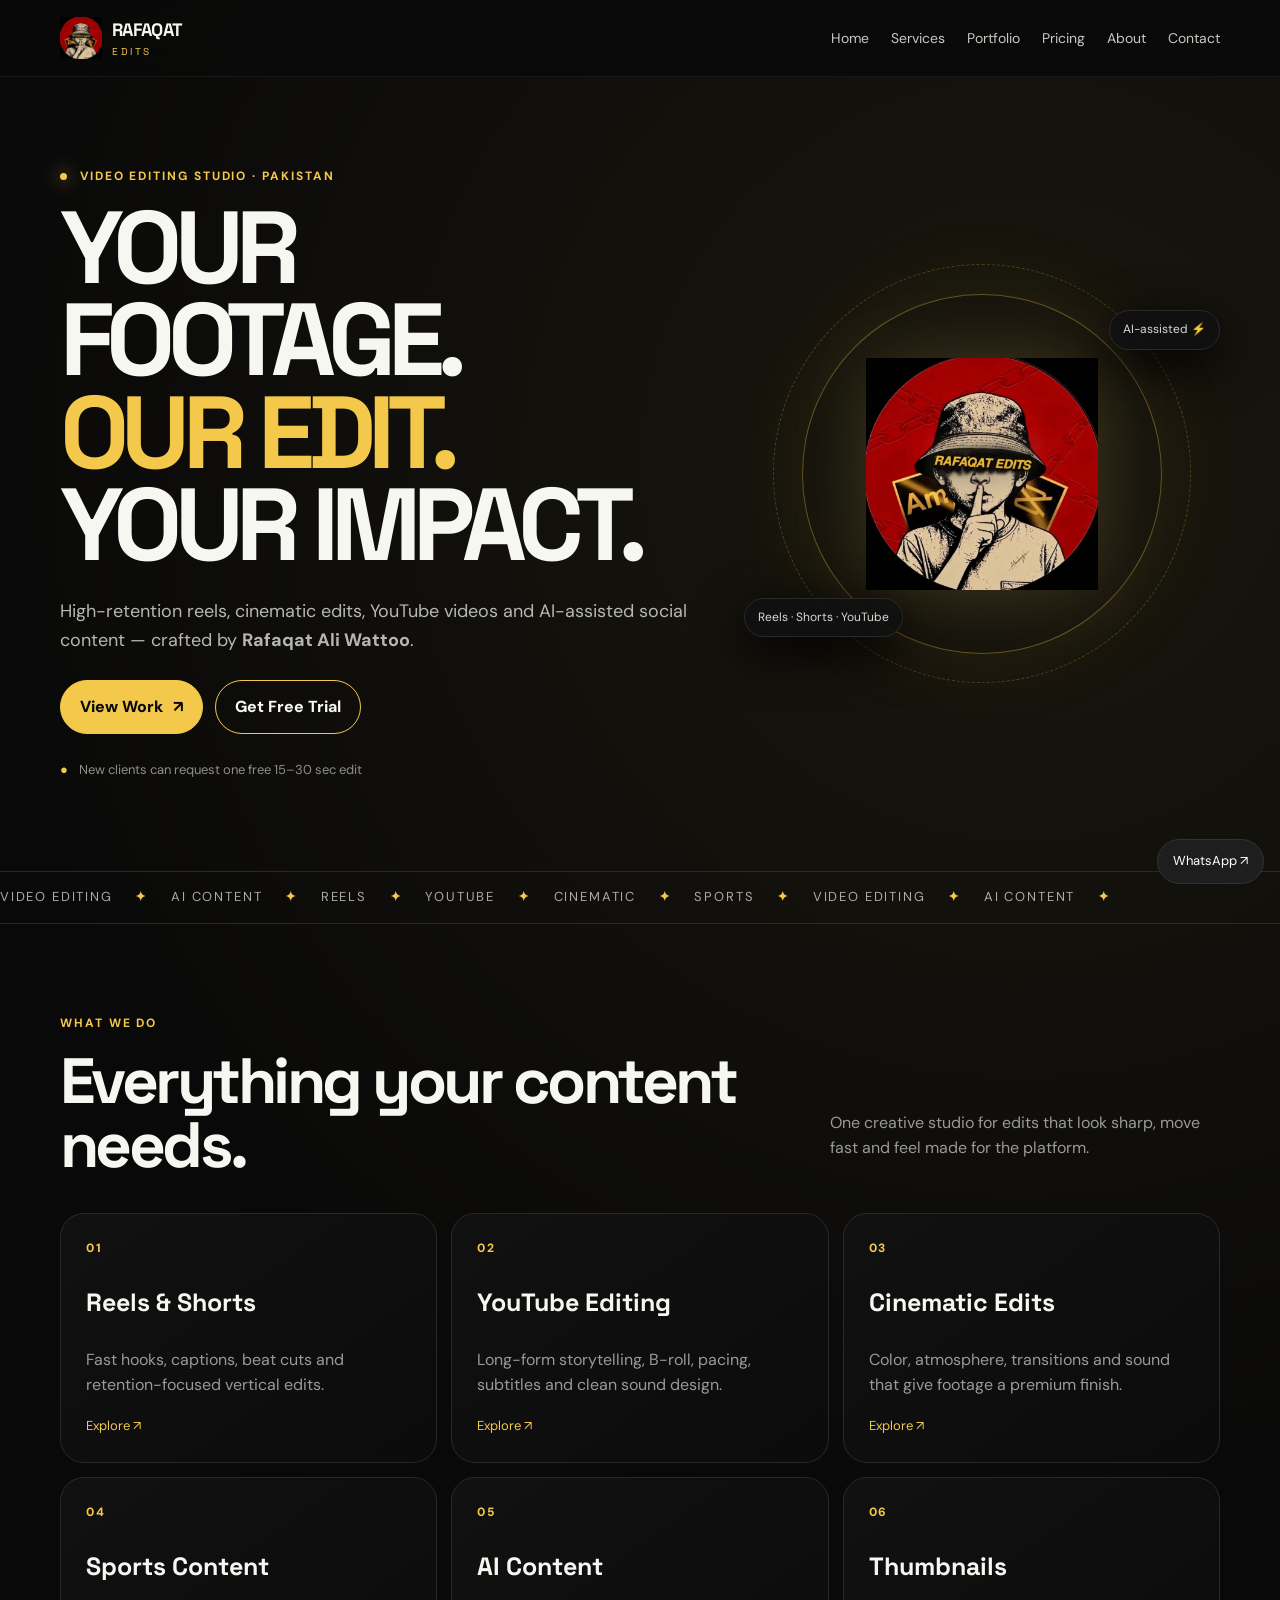
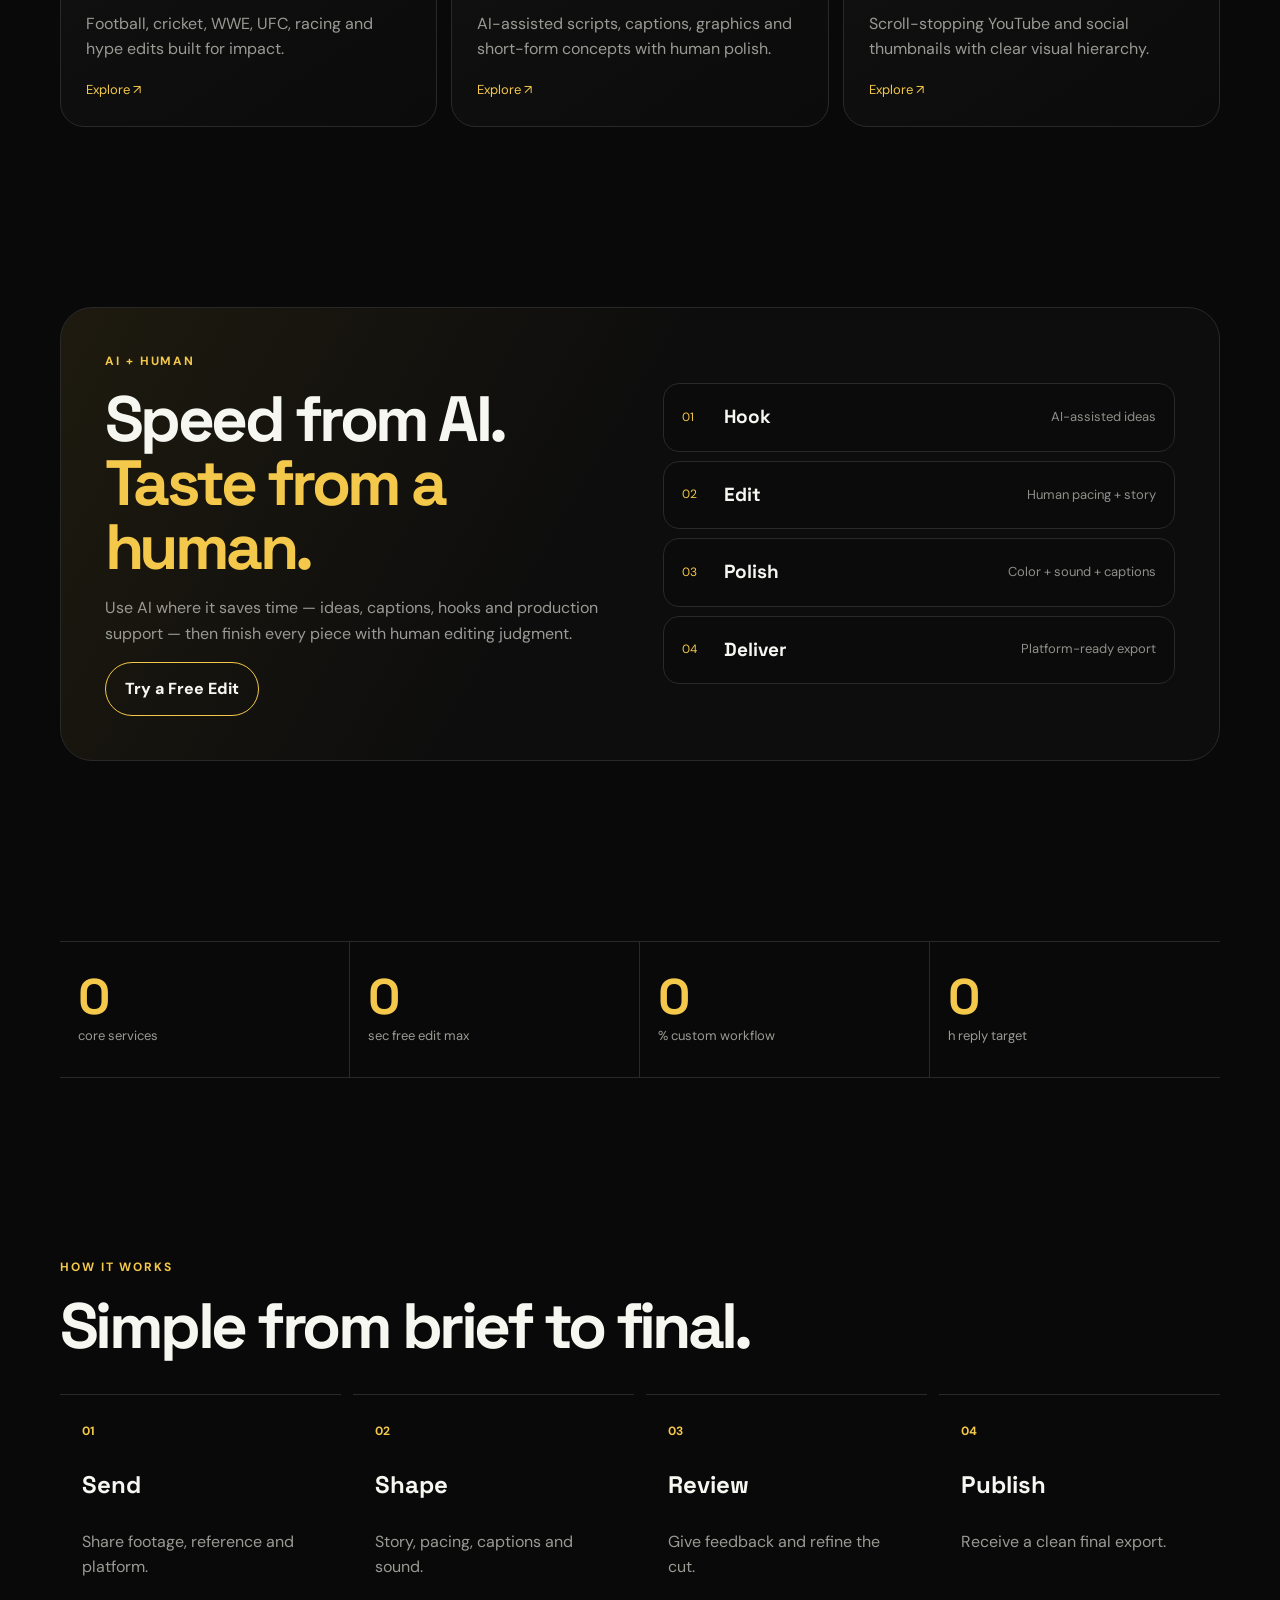
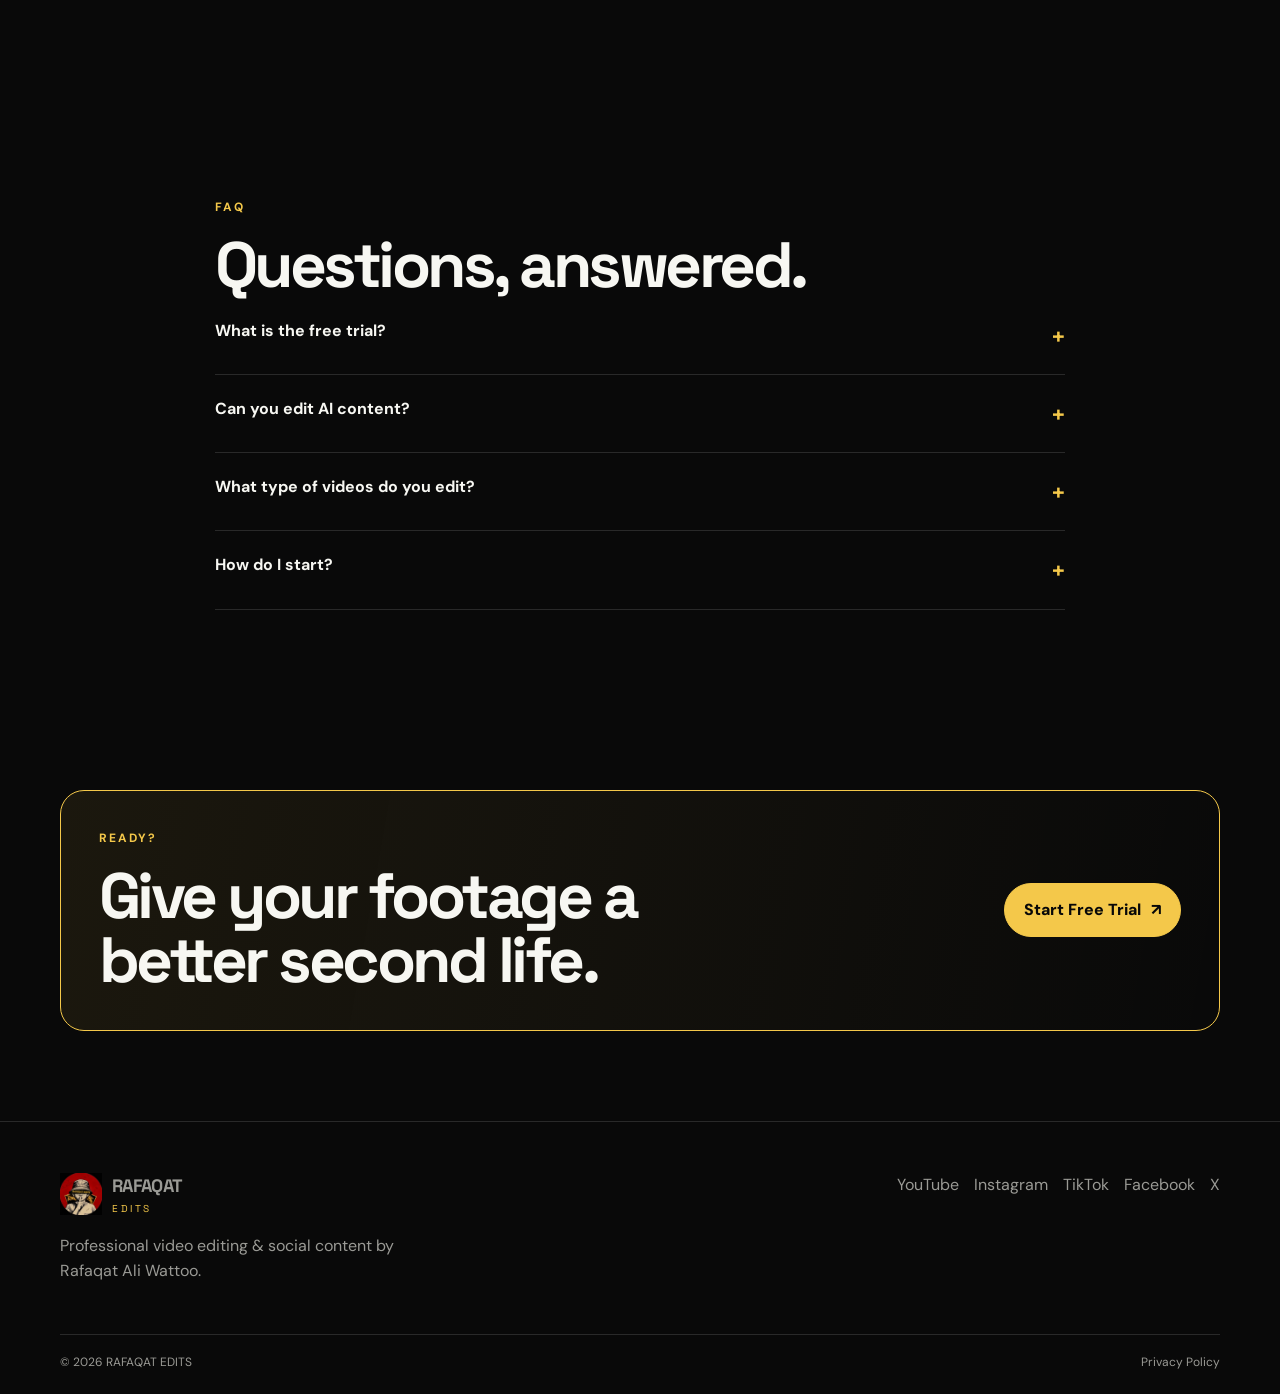
==== commit 84525713: "Add files via upload" ====
--- a/index.html
+++ b/index.html
@@ -1,16 +1,167 @@
-<!doctype html><html lang="en"><head><meta charset="utf-8"><meta name="viewport" content="width=device-width,initial-scale=1"><meta name="theme-color" content="#070707"><meta name="description" content="RAFAQAT EDITS — professional video editing, AI-assisted content and social media edits by Rafaqat Ali Wattoo."><meta property="og:title" content="RAFAQAT EDITS — Video Editing Studio"><meta property="og:description" content="Professional video editing and AI-assisted social content."><meta property="og:image" content="og-image.jpg"><link rel="icon" href="favicon.svg"><link rel="stylesheet" href="style.css"><title>RAFAQAT EDITS — Video Editing Studio</title></head><body data-page="home">
-<header class="site-header"><div class="container nav"><a class="brand" href="index.html"><img src="logo.png" alt="RAFAQAT EDITS"><span><strong>RAFAQAT</strong><em>EDITS</em></span></a><nav class="nav-links" id="siteNav"><a href="index.html">Home</a><a href="services.html">Services</a><a href="portfolio.html">Portfolio</a><a href="pricing.html">Pricing</a><a href="about.html">About</a><a href="contact.html">Contact</a><span class="userbox"><img class="js-user-photo" src="favicon.svg" alt=""><span class="js-user-name">Visitor</span><button class="logout js-logout">Logout</button></span></nav><button class="menu-toggle" id="menuToggle" aria-label="Open menu"><span></span><span></span></button></div></header>
+<!doctype html>
+<html lang="en">
+<head>
+<meta charset="utf-8">
+<meta name="viewport" content="width=device-width,initial-scale=1">
+<meta name="theme-color" content="#090909">
+<meta name="description" content="RAFAQAT EDITS — professional video editing, AI-assisted content and social media edits by Rafaqat Ali Wattoo.">
+<meta property="og:title" content="RAFAQAT EDITS — Video Editing Studio">
+<meta property="og:description" content="Professional video editing and AI-assisted social content.">
+<meta property="og:image" content="og-image.jpg">
+<link rel="icon" href="favicon.svg">
+<link rel="stylesheet" href="style.css">
+<title>RAFAQAT EDITS — Video Editing Studio</title>
+</head>
+<body data-page="home">
+<header class="site-header">
+  <div class="container nav">
+    <a class="brand" href="index.html">
+      <img src="logo.png" alt="RAFAQAT EDITS">
+      <span><strong>RAFAQAT</strong><em>EDITS</em></span>
+    </a>
+    <nav class="nav-links" id="siteNav" aria-label="Main navigation">
+      <a href="index.html">Home</a>
+      <a href="services.html">Services</a>
+      <a href="portfolio.html">Portfolio</a>
+      <a href="pricing.html">Pricing</a>
+      <a href="about.html">About</a>
+      <a href="contact.html">Contact</a>
+    </nav>
+    <button class="menu-toggle" id="menuToggle" type="button" aria-label="Open menu" aria-expanded="false">
+      <span></span><span></span><span></span>
+    </button>
+  </div>
+</header>
+
 <main>
-<section class="hero home-hero"><div class="hero-grid container"><div class="reveal"><div class="eyebrow"><i></i> Video Editing Studio · Pakistan</div><h1>YOUR FOOTAGE.<br><span class="gold">OUR EDIT.</span><br><span class="hero-rotator" id="heroRotator">YOUR IMPACT.</span></h1><p class="lead">High-retention reels, cinematic edits, YouTube videos and AI-assisted social content — crafted by <b>Rafaqat Ali Wattoo</b>.</p><div class="actions"><a class="btn" href="portfolio.html">View Work <span>↗</span></a><button class="btn ghost open-trial">Get Free Trial</button></div><div class="mini-proof"><span>●</span> New clients can request one free 15–30 sec edit</div></div><div class="hero-visual reveal"><div class="orbit"></div><div class="hero-logo-card"><img src="hero-logo.png" alt="RAFAQAT EDITS"></div><div class="floating-chip chip-one">AI-assisted ⚡</div><div class="floating-chip chip-two">Reels · Shorts · YouTube</div></div></div></section>
-<section class="ticker"><div>VIDEO EDITING <b>✦</b> AI CONTENT <b>✦</b> REELS <b>✦</b> YOUTUBE <b>✦</b> CINEMATIC <b>✦</b> SPORTS <b>✦</b> VIDEO EDITING <b>✦</b> AI CONTENT <b>✦</b></div></section>
-<section class="section"><div class="container"><div class="section-head"><div><div class="eyebrow">What we do</div><h2>Everything your content needs.</h2></div><p>One creative studio for edits that look sharp, move fast and feel made for the platform.</p></div><div class="service-grid"><article class="service-card reveal"><span class="service-icon">01</span><h3>Reels & Shorts</h3><p>Fast hooks, captions, beat cuts and retention-focused vertical edits.</p><a href="services.html">Explore ↗</a></article><article class="service-card reveal"><span class="service-icon">02</span><h3>YouTube Editing</h3><p>Long-form storytelling, B-roll, pacing, subtitles and clean sound design.</p><a href="services.html">Explore ↗</a></article><article class="service-card reveal"><span class="service-icon">03</span><h3>Cinematic Edits</h3><p>Color, atmosphere, transitions and sound that give footage a premium finish.</p><a href="services.html">Explore ↗</a></article><article class="service-card reveal"><span class="service-icon">04</span><h3>Sports Content</h3><p>Football, cricket, WWE, UFC, racing and hype edits built for impact.</p><a href="services.html">Explore ↗</a></article><article class="service-card reveal"><span class="service-icon">05</span><h3>AI Content</h3><p>AI-assisted scripts, captions, graphics and short-form concepts with human polish.</p><a href="services.html">Explore ↗</a></article><article class="service-card reveal"><span class="service-icon">06</span><h3>Thumbnails</h3><p>Scroll-stopping YouTube and social thumbnails with clear visual hierarchy.</p><a href="services.html">Explore ↗</a></article></div></div></section>
-<section class="section ai-panel"><div class="container"><div class="ai-wrap reveal"><div><div class="eyebrow">AI + Human</div><h2>Speed from AI.<br><span class="gold">Taste from a human.</span></h2><p>Use AI where it saves time — ideas, captions, hooks and production support — then finish every piece with human editing judgment.</p><button class="btn ghost open-trial">Try a Free Edit</button></div><div class="ai-stack"><div class="ai-line"><span>01</span><b>Hook</b><em>AI-assisted ideas</em></div><div class="ai-line"><span>02</span><b>Edit</b><em>Human pacing + story</em></div><div class="ai-line"><span>03</span><b>Polish</b><em>Color + sound + captions</em></div><div class="ai-line"><span>04</span><b>Deliver</b><em>Platform-ready export</em></div></div></div></div></section>
-<section class="section"><div class="container"><div class="stats"><div><strong data-target="8">0</strong><span>core services</span></div><div><strong data-target="30">0</strong><span>sec free edit max</span></div><div><strong data-target="100">0</strong><span>% custom workflow</span></div><div><strong data-target="24">0</strong><span>h reply target</span></div></div></div></section>
-<section class="section"><div class="container"><div class="section-head"><div><div class="eyebrow">How it works</div><h2>Simple from brief to final.</h2></div></div><div class="steps"><div class="step reveal"><b>01</b><h3>Send</h3><p>Share footage, reference and platform.</p></div><div class="step reveal"><b>02</b><h3>Shape</h3><p>Story, pacing, captions and sound.</p></div><div class="step reveal"><b>03</b><h3>Review</h3><p>Give feedback and refine the cut.</p></div><div class="step reveal"><b>04</b><h3>Publish</h3><p>Receive a clean final export.</p></div></div></div></section>
-<section class="section faq-section"><div class="container narrow"><div class="eyebrow">FAQ</div><h2>Questions, answered.</h2><div class="faq"><button>What is the free trial? <span>+</span></button><p>New clients can request one free 15–30 second edit, depending on footage and project fit.</p></div><div class="faq"><button>Can you edit AI content? <span>+</span></button><p>Yes. AI can support ideas, scripts, captions and graphics while the final edit is reviewed and polished by a human editor.</p></div><div class="faq"><button>What type of videos do you edit? <span>+</span></button><p>Reels, Shorts, YouTube, cinematic videos, sports edits, thumbnails and custom social content.</p></div><div class="faq"><button>How do I start? <span>+</span></button><p>Use the Free Trial button, send your project details and we will continue the conversation on WhatsApp.</p></div></div></section>
-<section class="section"><div class="container cta reveal"><div><div class="eyebrow">Ready?</div><h2>Give your footage a better second life.</h2></div><button class="btn open-trial">Start Free Trial <span>↗</span></button></div></section>
+<section class="hero home-hero">
+  <div class="hero-grid container">
+    <div class="hero-copy reveal">
+      <div class="eyebrow"><i></i> Video Editing Studio · Pakistan</div>
+      <h1>YOUR FOOTAGE.<br><span class="gold">OUR EDIT.</span><br><span class="hero-rotator" id="heroRotator">YOUR IMPACT.</span></h1>
+      <p class="lead">High-retention reels, cinematic edits, YouTube videos and AI-assisted social content — crafted by <b>Rafaqat Ali Wattoo</b>.</p>
+      <div class="actions">
+        <a class="btn" href="portfolio.html">View Work <span>↗</span></a>
+        <button class="btn ghost open-trial" type="button">Get Free Trial</button>
+      </div>
+      <div class="mini-proof"><span>●</span> New clients can request one free 15–30 sec edit</div>
+    </div>
+    <div class="hero-visual reveal">
+      <div class="orbit" aria-hidden="true"></div>
+      <div class="hero-logo-card"><img src="hero-logo.png" alt="RAFAQAT EDITS logo"></div>
+      <div class="floating-chip chip-one">AI-assisted ⚡</div>
+      <div class="floating-chip chip-two">Reels · Shorts · YouTube</div>
+    </div>
+  </div>
+</section>
+
+<section class="ticker" aria-label="Services">
+  <div>VIDEO EDITING <b>✦</b> AI CONTENT <b>✦</b> REELS <b>✦</b> YOUTUBE <b>✦</b> CINEMATIC <b>✦</b> SPORTS <b>✦</b> VIDEO EDITING <b>✦</b> AI CONTENT <b>✦</b></div>
+</section>
+
+<section class="section">
+  <div class="container">
+    <div class="section-head">
+      <div><div class="eyebrow">What we do</div><h2>Everything your content needs.</h2></div>
+      <p>One creative studio for edits that look sharp, move fast and feel made for the platform.</p>
+    </div>
+    <div class="service-grid">
+      <article class="service-card reveal"><span class="service-icon">01</span><h3>Reels &amp; Shorts</h3><p>Fast hooks, captions, beat cuts and retention-focused vertical edits.</p><a href="services.html">Explore ↗</a></article>
+      <article class="service-card reveal"><span class="service-icon">02</span><h3>YouTube Editing</h3><p>Long-form storytelling, B-roll, pacing, subtitles and clean sound design.</p><a href="services.html">Explore ↗</a></article>
+      <article class="service-card reveal"><span class="service-icon">03</span><h3>Cinematic Edits</h3><p>Color, atmosphere, transitions and sound that give footage a premium finish.</p><a href="services.html">Explore ↗</a></article>
+      <article class="service-card reveal"><span class="service-icon">04</span><h3>Sports Content</h3><p>Football, cricket, WWE, UFC, racing and hype edits built for impact.</p><a href="services.html">Explore ↗</a></article>
+      <article class="service-card reveal"><span class="service-icon">05</span><h3>AI Content</h3><p>AI-assisted scripts, captions, graphics and short-form concepts with human polish.</p><a href="services.html">Explore ↗</a></article>
+      <article class="service-card reveal"><span class="service-icon">06</span><h3>Thumbnails</h3><p>Scroll-stopping YouTube and social thumbnails with clear visual hierarchy.</p><a href="services.html">Explore ↗</a></article>
+    </div>
+  </div>
+</section>
+
+<section class="section ai-panel">
+  <div class="container">
+    <div class="ai-wrap reveal">
+      <div>
+        <div class="eyebrow">AI + Human</div>
+        <h2>Speed from AI.<br><span class="gold">Taste from a human.</span></h2>
+        <p>Use AI where it saves time — ideas, captions, hooks and production support — then finish every piece with human editing judgment.</p>
+        <button class="btn ghost open-trial" type="button">Try a Free Edit</button>
+      </div>
+      <div class="ai-stack">
+        <div class="ai-line"><span>01</span><b>Hook</b><em>AI-assisted ideas</em></div>
+        <div class="ai-line"><span>02</span><b>Edit</b><em>Human pacing + story</em></div>
+        <div class="ai-line"><span>03</span><b>Polish</b><em>Color + sound + captions</em></div>
+        <div class="ai-line"><span>04</span><b>Deliver</b><em>Platform-ready export</em></div>
+      </div>
+    </div>
+  </div>
+</section>
+
+<section class="section">
+  <div class="container">
+    <div class="stats">
+      <div><strong data-target="8">0</strong><span>core services</span></div>
+      <div><strong data-target="30">0</strong><span>sec free edit max</span></div>
+      <div><strong data-target="100">0</strong><span>% custom workflow</span></div>
+      <div><strong data-target="24">0</strong><span>h reply target</span></div>
+    </div>
+  </div>
+</section>
+
+<section class="section">
+  <div class="container">
+    <div class="section-head"><div><div class="eyebrow">How it works</div><h2>Simple from brief to final.</h2></div></div>
+    <div class="steps">
+      <div class="step reveal"><b>01</b><h3>Send</h3><p>Share footage, reference and platform.</p></div>
+      <div class="step reveal"><b>02</b><h3>Shape</h3><p>Story, pacing, captions and sound.</p></div>
+      <div class="step reveal"><b>03</b><h3>Review</h3><p>Give feedback and refine the cut.</p></div>
+      <div class="step reveal"><b>04</b><h3>Publish</h3><p>Receive a clean final export.</p></div>
+    </div>
+  </div>
+</section>
+
+<section class="section faq-section">
+  <div class="container narrow">
+    <div class="eyebrow">FAQ</div><h2>Questions, answered.</h2>
+    <div class="faq"><button type="button">What is the free trial? <span>+</span></button><p>New clients can request one free 15–30 second edit, depending on footage and project fit.</p></div>
+    <div class="faq"><button type="button">Can you edit AI content? <span>+</span></button><p>Yes. AI can support ideas, scripts, captions and graphics while the final edit is reviewed and polished by a human editor.</p></div>
+    <div class="faq"><button type="button">What type of videos do you edit? <span>+</span></button><p>Reels, Shorts, YouTube, cinematic videos, sports edits, thumbnails and custom social content.</p></div>
+    <div class="faq"><button type="button">How do I start? <span>+</span></button><p>Use the Free Trial button, send your project details and continue the conversation on WhatsApp.</p></div>
+  </div>
+</section>
+
+<section class="section">
+  <div class="container cta reveal">
+    <div><div class="eyebrow">Ready?</div><h2>Give your footage a better second life.</h2></div>
+    <button class="btn open-trial" type="button">Start Free Trial <span>↗</span></button>
+  </div>
+</section>
 </main>
-<div class="modal" id="trialModal"><div class="modal-box"><button class="close trial-close">×</button><div class="eyebrow">Free trial</div><h2>Let's edit something.</h2><p class="muted">One free 15–30 second edit for new clients.</p><form id="trialForm"><div class="form-grid"><div class="field"><label>Name</label><input id="trialName" name="name" required></div><div class="field"><label>WhatsApp</label><input name="whatsapp" placeholder="+92..." required></div><div class="field"><label>Project</label><select name="projectType" required><option value="">Choose</option><option>Reel / Short</option><option>YouTube</option><option>Cinematic</option><option>Sports</option><option>AI Content</option><option>Thumbnail</option><option>Other</option></select></div><div class="field"><label>Video link</label><input name="videoLink" placeholder="Google Drive / Dropbox / etc." required></div><div class="field full"><label>Message</label><textarea name="message" placeholder="Tell us what you want edited..."></textarea></div></div><button class="btn" type="submit">Send Request <span>↗</span></button></form></div></div>
+
+<div class="modal" id="trialModal" aria-hidden="true">
+  <div class="modal-box" role="dialog" aria-modal="true" aria-labelledby="trialTitle">
+    <button class="close trial-close" type="button" aria-label="Close">×</button>
+    <div class="eyebrow">Free trial</div><h2 id="trialTitle">Let's edit something.</h2>
+    <p class="muted">One free 15–30 second edit for new clients.</p>
+    <form id="trialForm">
+      <div class="form-grid">
+        <div class="field"><label for="trialName">Name</label><input id="trialName" name="name" required></div>
+        <div class="field"><label for="trialWhatsapp">WhatsApp</label><input id="trialWhatsapp" name="whatsapp" placeholder="+92..." required></div>
+        <div class="field"><label for="trialProject">Project</label><select id="trialProject" name="projectType" required><option value="">Choose</option><option>Reel / Short</option><option>YouTube</option><option>Cinematic</option><option>Sports</option><option>AI Content</option><option>Thumbnail</option><option>Other</option></select></div>
+        <div class="field"><label for="trialVideo">Video link</label><input id="trialVideo" name="videoLink" placeholder="Google Drive / Dropbox / etc." required></div>
+        <div class="field full"><label for="trialMessage">Message</label><textarea id="trialMessage" name="message" placeholder="Tell us what you want edited..."></textarea></div>
+      </div>
+      <button class="btn" type="submit">Send Request <span>↗</span></button>
+    </form>
+  </div>
+</div>
+
 <a class="float-wa" href="https://wa.me/923106210016" target="_blank" rel="noopener">WhatsApp ↗</a>
-<footer class="footer"><div class="container footer-grid"><div><a class="brand" href="index.html"><img src="logo.png" alt=""><span><strong>RAFAQAT</strong><em>EDITS</em></span></a><p>Professional video editing & social content by Rafaqat Ali Wattoo.</p></div><div class="socials"><a href="https://www.youtube.com/@rafaqateditsofficial">YouTube</a><a href="https://www.instagram.com/rafaqateditsofficial/">Instagram</a><a href="https://www.tiktok.com/@rafaqateditsofficial">TikTok</a><a href="https://www.facebook.com/share/1JtcE6HSWx/">Facebook</a><a href="https://x.com/rafaqatedits">X</a></div></div><div class="container footer-bottom"><span>© 2026 RAFAQAT EDITS</span><a href="privacy-policy.html">Privacy Policy</a></div></footer>
-<script type="module" src="app.js"></script></body></html>
+<footer class="footer">
+  <div class="container footer-grid">
+    <div><a class="brand" href="index.html"><img src="logo.png" alt=""><span><strong>RAFAQAT</strong><em>EDITS</em></span></a><p>Professional video editing &amp; social content by Rafaqat Ali Wattoo.</p></div>
+    <div class="socials"><a href="https://www.youtube.com/@rafaqateditsofficial" target="_blank" rel="noopener">YouTube</a><a href="https://www.instagram.com/rafaqateditsofficial/" target="_blank" rel="noopener">Instagram</a><a href="https://www.tiktok.com/@rafaqateditsofficial" target="_blank" rel="noopener">TikTok</a><a href="https://www.facebook.com/share/1JtcE6HSWx/" target="_blank" rel="noopener">Facebook</a><a href="https://x.com/rafaqatedits" target="_blank" rel="noopener">X</a></div>
+  </div>
+  <div class="container footer-bottom"><span>© 2026 RAFAQAT EDITS</span><a href="privacy-policy.html">Privacy Policy</a></div>
+</footer>
+<script src="app.js" defer></script>
+</body>
+</html>
--- a/style.css
+++ b/style.css
@@ -1,2 +1,134 @@
 @import url('https://fonts.googleapis.com/css2?family=DM+Sans:wght@400;500;600;700&family=Space+Grotesk:wght@500;600;700&display=swap');
-:root{--bg:#070707;--panel:#101010;--panel2:#151515;--line:#292929;--text:#f7f7f2;--muted:#9a9a95;--gold:#f4c84a;--gold2:#ffe38a;--radius:28px}*{box-sizing:border-box}html{scroll-behavior:smooth}body{margin:0;background:radial-gradient(circle at 80% 10%,rgba(244,200,74,.07),transparent 25%),var(--bg);color:var(--text);font-family:'DM Sans',sans-serif;line-height:1.6}a{color:inherit;text-decoration:none}button,input,textarea,select{font:inherit}.container{width:min(1160px,calc(100% - 40px));margin:auto}.narrow{max-width:850px}.site-header{position:sticky;top:0;z-index:50;background:rgba(7,7,7,.78);backdrop-filter:blur(18px);border-bottom:1px solid rgba(255,255,255,.06)}.nav{height:82px;display:flex;align-items:center;justify-content:space-between;gap:20px}.brand{display:flex;align-items:center;gap:11px;font-family:'Space Grotesk';letter-spacing:-.04em}.brand img{width:42px;height:42px;object-fit:contain}.brand strong{font-size:18px}.brand em{display:block;color:var(--gold);font-size:10px;font-style:normal;letter-spacing:.25em}.nav-links{display:flex;align-items:center;gap:22px;font-size:14px;color:#c8c8c2}.nav-links>a:hover{color:var(--gold)}.userbox{display:flex;align-items:center;gap:8px;padding-left:12px;border-left:1px solid var(--line)}.userbox img{width:28px;height:28px;border-radius:50%;object-fit:cover}.logout{border:0;background:none;color:var(--muted);cursor:pointer}.menu-toggle{display:none;background:none;border:0;width:44px}.menu-toggle span{display:block;height:2px;background:var(--gold);margin:6px 0}.hero{min-height:720px;display:flex;align-items:center}.hero-grid{display:grid;grid-template-columns:1.15fr .85fr;align-items:center;gap:40px}.eyebrow{color:var(--gold);font-size:12px;font-weight:700;letter-spacing:.16em;text-transform:uppercase;margin-bottom:18px}.eyebrow i{display:inline-block;width:7px;height:7px;background:var(--gold);border-radius:50%;box-shadow:0 0 18px var(--gold);margin-right:8px}.hero h1{font-family:'Space Grotesk';font-size:clamp(54px,8vw,104px);line-height:.88;letter-spacing:-.075em;margin:0 0 28px}.gold{color:var(--gold)}.hero-rotator{display:inline-block;min-width:8ch;transition:opacity .25s,transform .25s}.lead{font-size:19px;color:#b7b7b1;max-width:650px}.actions{display:flex;gap:12px;flex-wrap:wrap;margin:30px 0}.btn{border:1px solid var(--gold);background:var(--gold);color:#080808;padding:14px 20px;border-radius:999px;font-weight:800;cursor:pointer;display:inline-flex;align-items:center;gap:10px}.btn:hover{transform:translateY(-2px);box-shadow:0 12px 30px rgba(244,200,74,.15)}.btn.ghost{background:transparent;color:var(--text)}.mini-proof{color:#8e8e89;font-size:13px}.mini-proof span{color:var(--gold);margin-right:8px}.hero-visual{height:500px;position:relative;display:grid;place-items:center}.hero-logo-card{width:min(390px,80%);aspect-ratio:1;border:1px solid rgba(244,200,74,.35);border-radius:50%;background:radial-gradient(circle,rgba(244,200,74,.13),rgba(255,255,255,.02) 45%,transparent 70%);display:grid;place-items:center;box-shadow:0 0 90px rgba(244,200,74,.08)}.hero-logo-card img{width:65%;filter:drop-shadow(0 0 35px rgba(244,200,74,.15))}.orbit{position:absolute;width:92%;aspect-ratio:1;border:1px dashed rgba(244,200,74,.25);border-radius:50%;animation:spin 22s linear infinite}.floating-chip{position:absolute;padding:10px 14px;border:1px solid var(--line);background:rgba(16,16,16,.9);border-radius:999px;font-size:12px;color:#d9d9d3;box-shadow:0 15px 50px #000}.chip-one{top:18%;right:0}.chip-two{bottom:18%;left:0}@keyframes spin{to{transform:rotate(360deg)}}.ticker{overflow:hidden;border-block:1px solid var(--line);white-space:nowrap;padding:17px 0;color:#aaa;font-size:13px;letter-spacing:.14em}.ticker div{display:inline-block;animation:marquee 22s linear infinite}.ticker b{color:var(--gold);padding:0 18px}@keyframes marquee{to{transform:translateX(-45%)}}.section{padding:105px 0}.section-head{display:flex;justify-content:space-between;gap:40px;align-items:end;margin-bottom:42px}.section-head h2,.section h2{font-family:'Space Grotesk';font-size:clamp(38px,5vw,66px);line-height:1;letter-spacing:-.055em;margin:0}.section-head>p{max-width:390px;color:var(--muted)}.service-grid{display:grid;grid-template-columns:repeat(3,1fr);gap:14px}.service-card{min-height:290px;border:1px solid var(--line);background:linear-gradient(145deg,#111,#0b0b0b);border-radius:var(--radius);padding:28px;display:flex;flex-direction:column;transition:.35s}.service-card:hover{border-color:rgba(244,200,74,.55);transform:translateY(-7px);box-shadow:0 30px 70px rgba(0,0,0,.3)}.service-icon{color:var(--gold);font-size:12px;font-weight:800;letter-spacing:.15em}.service-card h3{font-family:'Space Grotesk';font-size:27px;margin-top:auto}.service-card p{color:var(--muted);margin:0 0 20px}.service-card a{color:var(--gold);font-size:13px}.ai-wrap{border:1px solid var(--line);border-radius:36px;padding:50px;background:linear-gradient(120deg,rgba(244,200,74,.09),#0d0d0d 45%);display:grid;grid-template-columns:1fr 1fr;gap:50px}.ai-wrap h2{font-size:clamp(44px,6vw,72px)}.ai-wrap p{color:var(--muted);max-width:520px}.ai-stack{display:flex;flex-direction:column;gap:10px;justify-content:center}.ai-line{display:grid;grid-template-columns:42px 1fr auto;align-items:center;padding:20px;border:1px solid var(--line);border-radius:18px;background:#0b0b0b}.ai-line span{color:var(--gold);font-size:12px}.ai-line b{font-family:'Space Grotesk';font-size:20px}.ai-line em{color:#8f8f8a;font-style:normal;font-size:13px}.stats{display:grid;grid-template-columns:repeat(4,1fr);border-block:1px solid var(--line)}.stats div{padding:35px 20px;border-right:1px solid var(--line)}.stats div:last-child{border:0}.stats strong{display:block;font-family:'Space Grotesk';font-size:54px;color:var(--gold);line-height:1}.stats span{color:var(--muted);font-size:13px}.steps{display:grid;grid-template-columns:repeat(4,1fr);gap:12px}.step{padding:25px;border-top:1px solid var(--line)}.step b{color:var(--gold);font-size:12px}.step h3{font-family:'Space Grotesk';font-size:25px}.step p{color:var(--muted)}.faq{border-bottom:1px solid var(--line)}.faq button{width:100%;padding:24px 0;background:none;color:var(--text);border:0;text-align:left;font-weight:700;display:flex;justify-content:space-between;cursor:pointer}.faq button span{color:var(--gold);font-size:22px}.faq p{display:none;color:var(--muted);max-width:700px;margin:0 0 20px}.faq.open p{display:block}.faq.open button span{transform:rotate(45deg)}.cta{border:1px solid var(--gold);border-radius:var(--radius);padding:45px;display:flex;justify-content:space-between;align-items:center;background:linear-gradient(100deg,rgba(244,200,74,.08),transparent)}.cta h2{max-width:700px}.float-wa{position:fixed;right:18px;bottom:18px;z-index:40;background:#1e1e1e;border:1px solid #333;color:#fff;padding:12px 16px;border-radius:999px;font-size:13px}.footer{border-top:1px solid var(--line);padding:55px 0 25px;color:var(--muted)}.footer-grid{display:flex;justify-content:space-between;gap:30px}.footer p{max-width:390px}.socials{display:flex;gap:16px;flex-wrap:wrap;align-content:start}.socials a:hover,.footer-bottom a:hover{color:var(--gold)}.footer-bottom{border-top:1px solid var(--line);margin-top:40px;padding-top:20px;display:flex;justify-content:space-between;font-size:12px}.modal{display:none;position:fixed;inset:0;z-index:100;background:rgba(0,0,0,.82);backdrop-filter:blur(8px);padding:20px;overflow:auto}.modal.open{display:grid;place-items:center}.modal-box{width:min(720px,100%);background:#111;border:1px solid var(--line);border-radius:30px;padding:34px;position:relative}.close{position:absolute;right:18px;top:15px;background:none;border:0;color:#fff;font-size:30px;cursor:pointer}.form-grid{display:grid;grid-template-columns:1fr 1fr;gap:15px;margin:25px 0}.field{display:grid;gap:7px}.field.full{grid-column:1/-1}.field label{font-size:12px;color:#aaa}.field input,.field textarea,.field select{background:#090909;border:1px solid var(--line);color:#fff;border-radius:14px;padding:13px;outline:none}.field textarea{min-height:120px;resize:vertical}.field input:focus,.field textarea:focus,.field select:focus{border-color:var(--gold)}.muted{color:var(--muted)}.reveal{opacity:0;transform:translateY(24px);transition:.7s}.reveal.visible{opacity:1;transform:none}@media(max-width:850px){.nav-links{display:none;position:absolute;left:20px;right:20px;top:74px;background:#0c0c0c;border:1px solid var(--line);border-radius:20px;padding:18px;flex-direction:column;align-items:stretch}.nav-links.open{display:flex}.userbox{border-left:0;border-top:1px solid var(--line);padding:12px 0 0}.menu-toggle{display:block}.hero{min-height:auto;padding:80px 0}.hero-grid,.ai-wrap{grid-template-columns:1fr}.hero-visual{height:380px;order:-1}.service-grid{grid-template-columns:1fr 1fr}.steps{grid-template-columns:1fr 1fr}.stats{grid-template-columns:1fr 1fr}.stats div:nth-child(2){border-right:0}.stats div{border-bottom:1px solid var(--line)}.section-head{display:block}.section-head>p{margin-top:20px}.cta{display:block}.cta .btn{margin-top:25px}}@media(max-width:560px){.container{width:min(100% - 28px,1160px)}.nav{height:70px}.hero h1{font-size:54px}.hero-visual{height:300px}.hero-logo-card{width:260px}.chip-one{top:6%;right:0}.chip-two{bottom:8%;left:0}.service-grid,.steps,.stats{grid-template-columns:1fr}.stats div{border-right:0!important}.form-grid{grid-template-columns:1fr}.field.full{grid-column:auto}.footer-grid,.footer-bottom{display:block}.footer-bottom span,.footer-bottom a{display:block;margin-top:10px}.section{padding:75px 0}.ai-wrap{padding:28px}.ai-line{grid-template-columns:34px 1fr}.ai-line em{display:none}}
+:root{--bg:#090909;--panel:#101010;--panel2:#151515;--line:#292929;--text:#f7f7f2;--muted:#9a9a95;--gold:#f4c84a;--gold2:#ffe38a;--radius:24px}
+*{box-sizing:border-box}
+html{scroll-behavior:smooth;overflow-x:hidden}
+body{margin:0;min-width:0;overflow-x:hidden;background:radial-gradient(circle at 80% 10%,rgba(244,200,74,.07),transparent 25%),var(--bg);color:var(--text);font-family:'DM Sans',sans-serif;line-height:1.6}
+img,video,iframe{max-width:100%}
+a{color:inherit;text-decoration:none}
+button,input,textarea,select{font:inherit}
+button{touch-action:manipulation}
+.container{width:min(1160px,calc(100% - 40px));margin-inline:auto}
+.narrow{max-width:850px}
+.site-header{position:sticky;top:0;z-index:50;background:rgba(9,9,9,.9);backdrop-filter:blur(18px);border-bottom:1px solid rgba(255,255,255,.06)}
+.nav{min-height:76px;display:flex;align-items:center;justify-content:space-between;gap:20px}
+.brand{display:flex;align-items:center;gap:10px;font-family:'Space Grotesk';letter-spacing:-.04em;flex:none}
+.brand img{width:42px;height:42px;object-fit:contain}
+.brand strong{font-size:18px}
+.brand em{display:block;color:var(--gold);font-size:10px;font-style:normal;letter-spacing:.25em}
+.nav-links{display:flex;align-items:center;gap:22px;font-size:14px;color:#c8c8c2}
+.nav-links>a:hover{color:var(--gold)}
+.menu-toggle{display:none;background:transparent;border:0;width:44px;height:44px;padding:7px;cursor:pointer}
+.menu-toggle span{display:block;height:2px;background:var(--gold);margin:6px 0;border-radius:2px}
+.hero{padding:90px 0}
+.hero-grid{display:grid;grid-template-columns:1.15fr .85fr;align-items:center;gap:40px}
+.eyebrow{color:var(--gold);font-size:12px;font-weight:700;letter-spacing:.16em;text-transform:uppercase;margin-bottom:16px}
+.eyebrow i{display:inline-block;width:7px;height:7px;background:var(--gold);border-radius:50%;box-shadow:0 0 18px var(--gold);margin-right:8px}
+.hero h1{font-family:'Space Grotesk';font-size:clamp(50px,8vw,104px);line-height:.9;letter-spacing:-.075em;margin:0 0 26px}
+.gold{color:var(--gold)}
+.hero-rotator{display:inline-block;min-width:8ch;transition:opacity .25s,transform .25s}
+.lead{font-size:18px;color:#b7b7b1;max-width:650px}
+.actions{display:flex;gap:12px;flex-wrap:wrap;margin:26px 0}
+.btn{border:1px solid var(--gold);background:var(--gold);color:#080808;padding:13px 19px;border-radius:999px;font-weight:800;cursor:pointer;display:inline-flex;align-items:center;gap:10px;transition:transform .2s,box-shadow .2s}
+.btn:hover{transform:translateY(-2px);box-shadow:0 12px 30px rgba(244,200,74,.15)}
+.btn.ghost{background:transparent;color:var(--text)}
+.mini-proof{color:#8e8e89;font-size:13px}
+.mini-proof span{color:var(--gold);margin-right:8px}
+.hero-visual{height:430px;position:relative;display:grid;place-items:center}
+.hero-logo-card{width:min(360px,78%);aspect-ratio:1;border:1px solid rgba(244,200,74,.35);border-radius:50%;background:radial-gradient(circle,rgba(244,200,74,.13),rgba(255,255,255,.02) 45%,transparent 70%);display:grid;place-items:center;box-shadow:0 0 90px rgba(244,200,74,.08)}
+.hero-logo-card img{width:65%;filter:drop-shadow(0 0 35px rgba(244,200,74,.15))}
+.orbit{position:absolute;width:88%;max-width:430px;aspect-ratio:1;border:1px dashed rgba(244,200,74,.25);border-radius:50%;animation:spin 22s linear infinite}
+.floating-chip{position:absolute;padding:9px 13px;border:1px solid var(--line);background:rgba(16,16,16,.94);border-radius:999px;font-size:12px;color:#d9d9d3;box-shadow:0 15px 50px #000}
+.chip-one{top:12%;right:0}.chip-two{bottom:12%;left:0}
+@keyframes spin{to{transform:rotate(360deg)}}
+.ticker{overflow:hidden;border-block:1px solid var(--line);white-space:nowrap;padding:15px 0;color:#aaa;font-size:13px;letter-spacing:.14em}
+.ticker div{display:inline-block;animation:marquee 22s linear infinite}
+.ticker b{color:var(--gold);padding:0 18px}
+@keyframes marquee{to{transform:translateX(-45%)}}
+.section{padding:90px 0}
+.section-head{display:flex;justify-content:space-between;gap:40px;align-items:end;margin-bottom:36px}
+.section-head h2,.section h2{font-family:'Space Grotesk';font-size:clamp(36px,5vw,66px);line-height:1;letter-spacing:-.055em;margin:0}
+.section-head>p{max-width:390px;color:var(--muted)}
+.service-grid{display:grid;grid-template-columns:repeat(3,1fr);gap:14px}
+.service-card{min-height:250px;border:1px solid var(--line);background:linear-gradient(145deg,#111,#0b0b0b);border-radius:var(--radius);padding:25px;display:flex;flex-direction:column;transition:.3s}
+.service-card:hover{border-color:rgba(244,200,74,.55);transform:translateY(-5px)}
+.service-icon{color:var(--gold);font-size:12px;font-weight:800;letter-spacing:.15em}
+.service-card h3{font-family:'Space Grotesk';font-size:25px;margin-top:auto}
+.service-card p{color:var(--muted);margin:0 0 18px}
+.service-card a{color:var(--gold);font-size:13px}
+.ai-wrap{border:1px solid var(--line);border-radius:32px;padding:44px;background:linear-gradient(120deg,rgba(244,200,74,.09),#0d0d0d 45%);display:grid;grid-template-columns:1fr 1fr;gap:45px}
+.ai-wrap p{color:var(--muted);max-width:520px}
+.ai-stack{display:flex;flex-direction:column;gap:9px;justify-content:center}
+.ai-line{display:grid;grid-template-columns:42px 1fr auto;align-items:center;padding:18px;border:1px solid var(--line);border-radius:16px;background:#0b0b0b}
+.ai-line span{color:var(--gold);font-size:12px}.ai-line b{font-family:'Space Grotesk';font-size:19px}.ai-line em{color:#8f8f8a;font-style:normal;font-size:13px}
+.stats{display:grid;grid-template-columns:repeat(4,1fr);border-block:1px solid var(--line)}
+.stats div{padding:30px 18px;border-right:1px solid var(--line)}
+.stats div:last-child{border:0}
+.stats strong{display:block;font-family:'Space Grotesk';font-size:50px;color:var(--gold);line-height:1}
+.stats span{color:var(--muted);font-size:13px}
+.steps{display:grid;grid-template-columns:repeat(4,1fr);gap:12px}
+.step{padding:22px;border-top:1px solid var(--line)}
+.step b{color:var(--gold);font-size:12px}.step h3{font-family:'Space Grotesk';font-size:24px}.step p{color:var(--muted)}
+.faq{border-bottom:1px solid var(--line)}
+.faq button{width:100%;padding:21px 0;background:none;color:var(--text);border:0;text-align:left;font-weight:700;display:flex;justify-content:space-between;cursor:pointer}
+.faq button span{color:var(--gold);font-size:22px;transition:transform .2s}
+.faq p{display:none;color:var(--muted);max-width:700px;margin:0 0 18px}
+.faq.open p{display:block}.faq.open button span{transform:rotate(45deg)}
+.cta{border:1px solid var(--gold);border-radius:var(--radius);padding:38px;display:flex;justify-content:space-between;align-items:center;background:linear-gradient(100deg,rgba(244,200,74,.08),transparent)}
+.cta h2{max-width:700px}
+.float-wa{position:fixed;right:16px;bottom:16px;z-index:40;background:#1e1e1e;border:1px solid #333;color:#fff;padding:11px 15px;border-radius:999px;font-size:13px}
+.footer{border-top:1px solid var(--line);padding:50px 0 22px;color:var(--muted)}
+.footer-grid{display:flex;justify-content:space-between;gap:30px}
+.footer p{max-width:390px}
+.socials{display:flex;gap:15px;flex-wrap:wrap;align-content:start}
+.socials a:hover,.footer-bottom a:hover{color:var(--gold)}
+.footer-bottom{border-top:1px solid var(--line);margin-top:34px;padding-top:18px;display:flex;justify-content:space-between;font-size:12px}
+.modal{display:none;position:fixed;inset:0;z-index:100;background:rgba(0,0,0,.82);backdrop-filter:blur(8px);padding:16px;overflow:auto}
+.modal.open{display:grid;place-items:center}
+.modal-box{width:min(720px,100%);background:#111;border:1px solid var(--line);border-radius:26px;padding:30px;position:relative}
+.close{position:absolute;right:15px;top:10px;background:none;border:0;color:#fff;font-size:30px;cursor:pointer}
+.form-grid{display:grid;grid-template-columns:1fr 1fr;gap:14px;margin:22px 0}
+.field{display:grid;gap:6px}.field.full{grid-column:1/-1}.field label{font-size:12px;color:#aaa}
+.field input,.field textarea,.field select{width:100%;background:#090909;border:1px solid var(--line);color:#fff;border-radius:13px;padding:12px;outline:none}
+.field textarea{min-height:110px;resize:vertical}.field input:focus,.field textarea:focus,.field select:focus{border-color:var(--gold)}
+.muted{color:var(--muted)}
+/* Safe reveal: content is visible if JS fails. JS adds .js-ready before hiding for animation. */
+.reveal{opacity:1;transform:none}
+.js-ready .reveal{opacity:0;transform:translateY(20px);transition:opacity .65s ease,transform .65s ease}
+.js-ready .reveal.visible{opacity:1;transform:none}
+/* Portfolio / generic cards */
+.page-hero{padding:70px 0 30px}
+.page-hero h1{font-family:'Space Grotesk';font-size:clamp(42px,7vw,78px);line-height:.95;letter-spacing:-.06em;margin:0 0 18px}
+.grid{display:grid;grid-template-columns:repeat(4,1fr);gap:14px}
+.card{border:1px solid var(--line);background:#101010;border-radius:var(--radius);padding:25px}
+.video-grid{display:grid;grid-template-columns:repeat(3,1fr);gap:16px}
+.video-card{overflow:hidden}
+.thumb{aspect-ratio:16/9;background:linear-gradient(135deg,#171717,#0a0a0a);border-bottom:1px solid var(--line)}
+.video-info{padding:20px}.video-info h3{font-family:'Space Grotesk';font-size:23px;margin:8px 0 18px}
+#videoFrame{display:block;width:100%;aspect-ratio:16/9;border:0;border-radius:16px;background:#000}
+.price-grid{display:grid;grid-template-columns:repeat(3,1fr);gap:15px}.price h3{font-family:'Space Grotesk';font-size:25px}.price-tag{font-size:36px;color:var(--gold);font-family:'Space Grotesk';margin:18px 0}.price ul{padding-left:18px;color:var(--muted);min-height:120px}
+.number{color:var(--gold)}
+/* No horizontal overflow and compact mobile spacing */
+@media(max-width:850px){
+  .container{width:min(100% - 32px,1160px)}
+  .nav{min-height:70px}
+  .nav-links{display:none;position:absolute;left:16px;right:16px;top:66px;background:#0c0c0c;border:1px solid var(--line);border-radius:18px;padding:15px;flex-direction:column;align-items:stretch;gap:0;box-shadow:0 20px 50px rgba(0,0,0,.45)}
+  .nav-links.open{display:flex}.nav-links>a{padding:11px 5px;border-bottom:1px solid #202020}
+  .menu-toggle{display:block}
+  .hero{padding:60px 0}.hero-grid,.ai-wrap{grid-template-columns:1fr}.hero-visual{height:320px;order:-1}
+  .service-grid{grid-template-columns:1fr 1fr}.steps{grid-template-columns:1fr 1fr}.stats{grid-template-columns:1fr 1fr}
+  .stats div{border-bottom:1px solid var(--line)}.stats div:nth-child(2){border-right:0}
+  .section-head{display:block}.section-head>p{margin-top:16px}.cta{display:block}
+  .video-grid{grid-template-columns:1fr 1fr}.grid{grid-template-columns:1fr 1fr}.price-grid{grid-template-columns:1fr}
+}
+@media(max-width:560px){
+  .container{width:calc(100% - 28px)}
+  .hero{padding:60px 0}.hero h1{font-size:50px}.hero-visual{height:270px}
+  .hero-logo-card{width:240px}.orbit{width:270px}.chip-one{top:3%;right:0}.chip-two{bottom:3%;left:0}
+  .section{padding:60px 0}.section-head{margin-bottom:25px}.service-grid,.steps,.stats,.video-grid,.grid{grid-template-columns:1fr}
+  .ai-wrap{padding:25px;gap:25px}.ai-line{grid-template-columns:34px 1fr}.ai-line em{display:none}
+  .form-grid{grid-template-columns:1fr}.field.full{grid-column:auto}.footer-grid,.footer-bottom{display:block}
+  .footer-bottom span,.footer-bottom a{display:block;margin-top:9px}
+  .page-hero{padding:55px 0 10px}.page-hero h1{font-size:44px}
+  .modal{padding:10px}.modal-box{padding:25px 18px;border-radius:20px}
+  .float-wa{right:12px;bottom:12px}
+}
